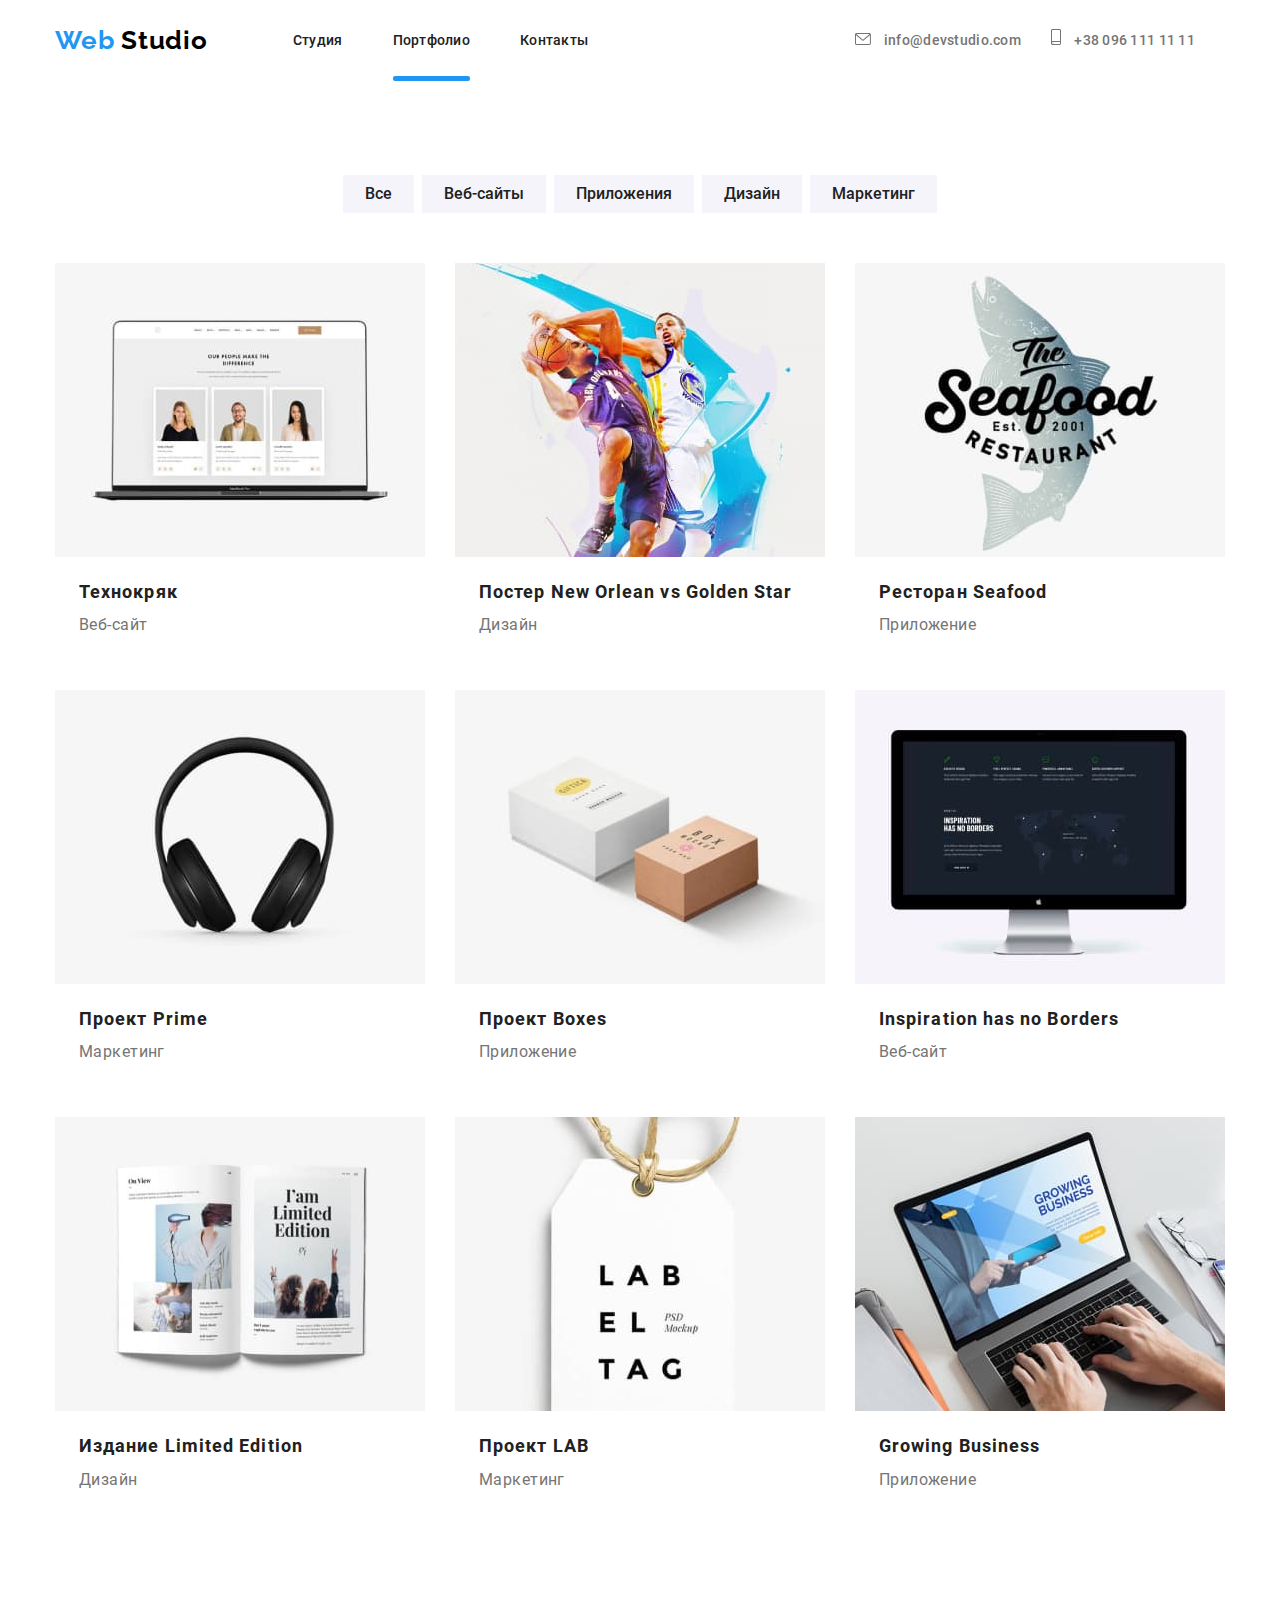
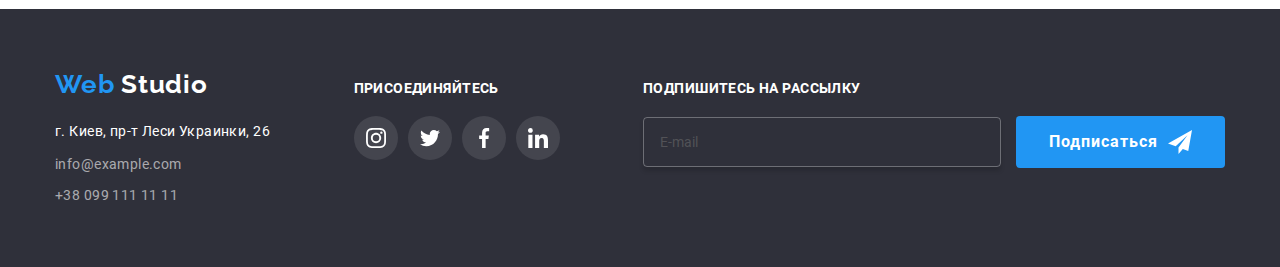
==== portfolio.html @ 1f1d4f55 "ДЗ-8" ====
<!DOCTYPE html>
<html lang="ru">
  <head>
    <meta charset="UTF-8" />
    <meta name="viewport" content="width=device-width, initial-scale=1.0" />
    <title>Portfolio</title>
    <!-- <link
      href="https://fonts.googleapis.com/css2?family=Raleway:wght@700&family=Roboto:wght@400;500;700&display=swap"
      rel="stylesheet"
    /> -->

    <link rel="stylesheet" href="./css/main.min.css" />
  </head>
  <body>
    <header class="page-header">
      <div class="container flexbox">
        <nav class="navigation">
          <a href="index.html" class="logo"
            >Web <span class="logo-span-black">Studio</span></a
          >
          <ul class="unmark menu-list">
            <li class="menu-item">
              <a href="./index.html" class="menu-link">Студия</a>
            </li>
            <li class="menu-item">
              <a href="./portfolio.html" class="menu-link menu-link-active"
                >Портфолио</a
              >
            </li>
            <li class="menu-item"><a href="" class="menu-link">Контакты</a></li>
          </ul>
        </nav>
        <ul class="unmark menu-list">
          <li>
            <a
              href="mailto:info@devstudio.com"
              class="contacts-link mail-link-header"
            >
              <svg class="icon-header" width="16" height="12">
                <use href="./images/sprite.svg#icon-envelope-hover"></use>
              </svg>

              info@devstudio.com</a
            >
          </li>
          <li>
            <a href="tel:+380961111111" class="contacts-link mail-link-header">
              <svg class="icon-header" width="10" height="16">
                <use href="./images/sprite.svg#icon-smartphone-hover"></use>
              </svg>

              +38 096 111 11 11
            </a>
          </li>
        </ul>
      </div>
    </header>
    <!-- PORTFOLIO -->
    <main>
      <section class="section">
        <h1 hidden>Проэкты</h1>
        <div class="container">
          <ul class="unmark portfolio-filter-list">
            <li class="portfolio-filter-item">
              <button type="button" class="button-portfolio">Все</button>
            </li>
            <li class="portfolio-filter-item">
              <button type="button" class="button-portfolio">Веб-сайты</button>
            </li>
            <li class="portfolio-filter-item">
              <button type="button" class="button-portfolio">Приложения</button>
            </li>
            <li class="portfolio-filter-item">
              <button type="button" class="button-portfolio">Дизайн</button>
            </li>
            <li class="portfolio-filter-item">
              <button type="button" class="button-portfolio">Маркетинг</button>
            </li>
          </ul>
          <ul class="unmark portfolio-list-work">
            <li class="portfolio-item-work">
              <a href="" class="portfolio-link">
                <div class="produkt-thumb">
                  <img
                    src="./images/potrfolio-img-01.jpg"
                    width="370"
                    height="294"
                    alt="Вэб-сайт Технокряк"
                  />
                  <div class="overlay">
                    <p class="p-portfolio-long">
                      Технокряк это современная площадка распространения
                      коронавируса. Компании используют эту платформу для
                      цифрового шпионажа и атак на защищённые сервера
                      конкурентов.
                    </p>
                  </div>
                </div>

                <div class="portfolio-descript">
                  <h2 class="h2-portfolio">Технокряк</h2>
                  <p class="p-portfolio-short">Веб-сайт</p>
                </div>
              </a>
            </li>
            <li class="portfolio-item-work">
              <a href="" class="portfolio-link">
                <div class="produkt-thumb">
                  <img
                    src="./images/potrfolio-img-02.jpg"
                    width="370"
                    height="294"
                    alt="Постер New Orlean vs Golden Star"
                  />
                  <div class="overlay">
                    <p class="p-portfolio-long">
                      Технокряк это современная площадка распространения
                      коронавируса. Компании используют эту платформу для
                      цифрового шпионажа и атак на защищённые сервера
                      конкурентов.
                    </p>
                  </div>
                </div>

                <div class="portfolio-descript">
                  <h2 class="h2-portfolio">Постер New Orlean vs Golden Star</h2>
                  <p class="p-portfolio-short">Дизайн</p>
                </div>
              </a>
            </li>
            <li class="portfolio-item-work">
              <a href="" class="portfolio-link">
                <div class="produkt-thumb">
                  <img
                    src="./images/potrfolio-img-03.jpg"
                    width="370"
                    height="294"
                    alt="Ресторан Seafood"
                  />
                  <div class="overlay">
                    <p class="p-portfolio-long">
                      Технокряк это современная площадка распространения
                      коронавируса. Компании используют эту платформу для
                      цифрового шпионажа и атак на защищённые сервера
                      конкурентов.
                    </p>
                  </div>
                </div>

                <div class="portfolio-descript">
                  <h2 class="h2-portfolio">Ресторан Seafood</h2>
                  <p class="p-portfolio-short">Приложение</p>
                </div>
              </a>
            </li>
            <li class="portfolio-item-work">
              <a href="" class="portfolio-link">
                <div class="produkt-thumb">
                  <img
                    src="./images/potrfolio-img-04.jpg"
                    width="370"
                    height="294"
                    alt="Проект Prime"
                  />
                  <div class="overlay">
                    <p class="p-portfolio-long">
                      Технокряк это современная площадка распространения
                      коронавируса. Компании используют эту платформу для
                      цифрового шпионажа и атак на защищённые сервера
                      конкурентов.
                    </p>
                  </div>
                </div>

                <div class="portfolio-descript">
                  <h2 class="h2-portfolio">Проект Prime</h2>
                  <p class="p-portfolio-short">Маркетинг</p>
                </div>
              </a>
            </li>
            <li class="portfolio-item-work">
              <a href="" class="portfolio-link">
                <div class="produkt-thumb">
                  <img
                    src="./images/potrfolio-img-05.jpg"
                    width="370"
                    height="294"
                    alt="Проект Boxes"
                  />
                  <div class="overlay">
                    <p class="p-portfolio-long">
                      Технокряк это современная площадка распространения
                      коронавируса. Компании используют эту платформу для
                      цифрового шпионажа и атак на защищённые сервера
                      конкурентов.
                    </p>
                  </div>
                </div>

                <div class="portfolio-descript">
                  <h2 class="h2-portfolio">Проект Boxes</h2>
                  <p class="p-portfolio-short">Приложение</p>
                </div>
              </a>
            </li>
            <li class="portfolio-item-work">
              <a href="" class="portfolio-link">
                <div class="produkt-thumb">
                  <img
                    src="./images/potrfolio-img-06.jpg"
                    width="370"
                    height="294"
                    alt="Inspiration has no Borders"
                  />
                  <div class="overlay">
                    <p class="p-portfolio-long">
                      Технокряк это современная площадка распространения
                      коронавируса. Компании используют эту платформу для
                      цифрового шпионажа и атак на защищённые сервера
                      конкурентов.
                    </p>
                  </div>
                </div>

                <div class="portfolio-descript">
                  <h2 class="h2-portfolio">Inspiration has no Borders</h2>
                  <p class="p-portfolio-short">Веб-сайт</p>
                </div>
              </a>
            </li>
            <li class="portfolio-item-work">
              <a href="" class="portfolio-link">
                <div class="produkt-thumb">
                  <img
                    src="./images/potrfolio-img-07.jpg"
                    width="370"
                    height="294"
                    alt="Издание Limited Edition"
                  />
                  <div class="overlay">
                    <p class="p-portfolio-long">
                      Технокряк это современная площадка распространения
                      коронавируса. Компании используют эту платформу для
                      цифрового шпионажа и атак на защищённые сервера
                      конкурентов.
                    </p>
                  </div>
                </div>

                <div class="portfolio-descript">
                  <h2 class="h2-portfolio">Издание Limited Edition</h2>
                  <p class="p-portfolio-short">Дизайн</p>
                </div>
              </a>
            </li>
            <li class="portfolio-item-work">
              <a href="" class="portfolio-link">
                <div class="produkt-thumb">
                  <img
                    src="./images/potrfolio-img-08.jpg"
                    width="370"
                    height="294"
                    alt="Проект LAB"
                  />
                  <div class="overlay">
                    <p class="p-portfolio-long">
                      Технокряк это современная площадка распространения
                      коронавируса. Компании используют эту платформу для
                      цифрового шпионажа и атак на защищённые сервера
                      конкурентов.
                    </p>
                  </div>
                </div>

                <div class="portfolio-descript">
                  <h2 class="h2-portfolio">Проект LAB</h2>
                  <p class="p-portfolio-short">Маркетинг</p>
                </div>
              </a>
            </li>
            <li class="portfolio-item-work">
              <a href="" class="portfolio-link">
                <div class="produkt-thumb">
                  <img
                    src="./images/potrfolio-img-09.jpg"
                    width="370"
                    height="294"
                    alt="Growing Business"
                  />
                  <div class="overlay">
                    <p class="p-portfolio-long">
                      Технокряк это современная площадка распространения
                      коронавируса. Компании используют эту платформу для
                      цифрового шпионажа и атак на защищённые сервера
                      конкурентов.
                    </p>
                  </div>
                </div>

                <div class="portfolio-descript">
                  <h2 class="h2-portfolio">Growing Business</h2>
                  <p class="p-portfolio-short">Приложение</p>
                </div>
              </a>
            </li>
          </ul>
        </div>
      </section>
    </main>
    <!-- FOOTER -->
    <footer class="footer-bg">
      <div class="container footer-box">
        <!-- Секція футера 1 -->
        <div class="footer-item">
          <a href="index.html" class="logo logo-footer-position"
            >Web <span class="logo-span-white">Studio</span></a
          >
          <address class="address-list">
            <ul class="unmark">
              <li class="address-item">
                <a href="#" class="address-link-footer"
                  >г. Киев, пр-т Леси Украинки, 26</a
                >
              </li>
              <li class="address-item">
                <a href="mailto:info@example.com" class="contacts-link-footer"
                  >info@example.com</a
                >
              </li>
              <li class="address-item">
                <a href="tel:+380991111111" class="contacts-link-footer">
                  +38 099 111 11 11
                </a>
              </li>
            </ul>
          </address>
        </div>
        <!-- Секція футера 2 -->
        <div class="footer-item">
          <b class="b-footer">присоединяйтесь</b>
          <ul class="unmark social-icons-list-footer">
            <li class="social-icons-item-footer">
              <a
                href="https://www.instagram.com/"
                class="social-icons-link-footer"
                target="_blank"
                rel="noopener noreferrer"
                aria-label="Intagram"
              >
                <svg class="social-icon-footer" width="20" height="20">
                  <use href="./images/sprite.svg#icon-team-instagram"></use>
                </svg>
              </a>
            </li>
            <li class="social-icons-item-footer">
              <a
                href="https://www.twitter.com/"
                class="social-icons-link-footer"
                target="_blank"
                rel="noopener noreferrer"
                aria-label="Twitter"
              >
                <svg class="social-icon-footer" width="20" height="20">
                  <use href="./images/sprite.svg#icon-team-twitter"></use>
                </svg>
              </a>
            </li>
            <li class="social-icons-item-footer">
              <a
                href="https://www.facebook.com/"
                class="social-icons-link-footer"
                target="_blank"
                rel="noopener noreferrer"
                aria-label="Facebook"
              >
                <svg class="social-icon-footer" width="20" height="20">
                  <use href="./images/sprite.svg#icon-team-facebook"></use>
                </svg>
              </a>
            </li>
            <li class="social-icons-item-footer">
              <a
                href="https://www.linkedin.com/"
                class="social-icons-link-footer"
                target="_blank"
                rel="noopener noreferrer"
                aria-label="Linkedin"
              >
                <svg class="social-icon-footer" width="20" height="20">
                  <use href="./images/sprite.svg#icon-team-linkedin"></use>
                </svg>
              </a>
            </li>
          </ul>
        </div>
        <!-- Секція футера 3 -->
        <div class="footer-subscribe">
          <b class="b-footer">подпишитесь на рассылку</b>
          <form class="footer-subscribe-form" action="#">
            <input
              class="footer-subscribe-input"
              type="email"
              name="email-subscribe"
              placeholder="E-mail"
            />
            <button class="footer-subscribe-button">Подписаться</button>
          </form>
        </div>
      </div>
    </footer>
  </body>
</html>
---- css/main.min.css ----
/*! modern-normalize v0.7.0 | MIT License | https://github.com/sindresorhus/modern-normalize */*,*::before,*::after{-webkit-box-sizing:border-box;box-sizing:border-box}:root{-moz-tab-size:4;-o-tab-size:4;tab-size:4}html{line-height:1.15;-webkit-text-size-adjust:100%}body{margin:0}body{font-family:system-ui,-apple-system,"Segoe UI",Roboto,Helvetica,Arial,sans-serif,"Apple Color Emoji","Segoe UI Emoji"}hr{height:0}abbr[title]{-webkit-text-decoration:underline dotted;text-decoration:underline dotted}b,strong{font-weight:bolder}code,kbd,samp,pre{font-family:ui-monospace, SFMono-Regular, Consolas, 'Liberation Mono', Menlo, monospace;font-size:1em}small{font-size:80%}sub,sup{font-size:75%;line-height:0;position:relative;vertical-align:baseline}sub{bottom:-0.25em}sup{top:-0.5em}button,input,optgroup,select,textarea{font-family:inherit;font-size:100%;line-height:1.15;margin:0}button,select{text-transform:none}button,[type='button'],[type='reset'],[type='submit']{-webkit-appearance:button}button::-moz-focus-inner,[type='button']::-moz-focus-inner,[type='reset']::-moz-focus-inner,[type='submit']::-moz-focus-inner{border-style:none;padding:0}button:-moz-focusring,[type='button']:-moz-focusring,[type='reset']:-moz-focusring,[type='submit']:-moz-focusring{outline:1px dotted ButtonText}legend{padding:0}progress{vertical-align:baseline}[type='number']::-webkit-inner-spin-button,[type='number']::-webkit-outer-spin-button{height:auto}[type='search']{-webkit-appearance:textfield;outline-offset:-2px}[type='search']::-webkit-search-decoration{-webkit-appearance:none}::-webkit-file-upload-button{-webkit-appearance:button;font:inherit}summary{display:list-item}@font-face{font-family:'Roboto';font-style:normal;font-weight:400;src:local("Roboto"),local("Roboto-Regular"),url("../fonts/roboto-v20-latin_cyrillic-regular.woff2") format("woff2"),url("../fonts/roboto-v20-latin_cyrillic-regular.woff") format("woff")}@font-face{font-family:'Roboto';font-style:normal;font-weight:500;src:local("Roboto Medium"),local("Roboto-Medium"),url("../fonts/roboto-v20-latin_cyrillic-500.woff2") format("woff2"),url("../fonts/roboto-v20-latin_cyrillic-500.woff") format("woff")}@font-face{font-family:'Roboto';font-style:normal;font-weight:700;src:local("Roboto Bold"),local("Roboto-Bold"),url("../fonts/roboto-v20-latin_cyrillic-700.woff2") format("woff2"),url("../fonts/roboto-v20-latin_cyrillic-700.woff") format("woff")}@font-face{font-family:'Raleway';font-style:normal;font-weight:400;src:local(""),url("../fonts/raleway-v17-latin_cyrillic-regular.woff2") format("woff2"),url("../fonts/raleway-v17-latin_cyrillic-regular.woff") format("woff")}@font-face{font-family:'Raleway';font-style:normal;font-weight:700;src:local(""),url("../fonts/raleway-v17-latin_cyrillic-700.woff2") format("woff2"),url("../fonts/raleway-v17-latin_cyrillic-700.woff") format("woff")}body{font-family:"Roboto", sans-serif;font-style:normal;font-weight:normal;font-size:14px;line-height:1.625;letter-spacing:0.03em;color:#757575;background:#fff}.container{width:1200px;padding-left:15px;padding-right:15px;margin-left:auto;margin-right:auto}img{display:block;max-width:100%}.unmark{list-style:none;padding:0;margin:0}.flexbox{display:-webkit-box;display:-ms-flexbox;display:flex;-webkit-box-pack:end;-ms-flex-pack:end;justify-content:flex-end;-webkit-box-align:center;-ms-flex-align:center;align-items:center}.section{padding-top:94px;padding-bottom:94px}.button-main{font-weight:bold;font-size:16px;line-height:1.875;display:inline-block;-webkit-box-align:center;-ms-flex-align:center;align-items:center;text-align:center;letter-spacing:0.06em;color:#fff;background:#2196f3;border:1px solid transparent;border-radius:4px;min-width:200px;padding:10px 32px;-webkit-transition:background-color 250ms cubic-bezier(0.4, 0, 0.2, 1),color 250ms cubic-bezier(0.4, 0, 0.2, 1);transition:background-color 250ms cubic-bezier(0.4, 0, 0.2, 1),color 250ms cubic-bezier(0.4, 0, 0.2, 1)}.button-main:hover,.button-main:focus{background:#fff;color:#2196f3}.button-portfolio{padding:6px 22px;font-weight:500;font-size:16px;line-height:1.625;text-align:center;color:#212121;background-color:#f5f4fa;border:none;-webkit-transition:background-color 250ms cubic-bezier(0.4, 0, 0.2, 1),color 250ms cubic-bezier(0.4, 0, 0.2, 1);transition:background-color 250ms cubic-bezier(0.4, 0, 0.2, 1),color 250ms cubic-bezier(0.4, 0, 0.2, 1)}.button-portfolio:hover,.button-portfolio:focus{color:#fff;background-color:#2196f3}.footer-subscribe-button{font-weight:bold;font-size:16px;line-height:1.875;display:-webkit-inline-box;display:-ms-inline-flexbox;display:inline-flex;-webkit-box-align:center;-ms-flex-align:center;align-items:center;text-align:center;letter-spacing:0.06em;color:#fff;background:#2196f3;border:1px solid transparent;border-radius:4px;min-width:200px;padding:10px 32px;-webkit-transition:background-color 250ms cubic-bezier(0.4, 0, 0.2, 1),color 250ms cubic-bezier(0.4, 0, 0.2, 1);transition:background-color 250ms cubic-bezier(0.4, 0, 0.2, 1),color 250ms cubic-bezier(0.4, 0, 0.2, 1)}.footer-subscribe-button::after{content:"";display:inline-block;margin-left:10px;width:24px;height:24px;background-image:url(../images/icon-send.svg)}button.close{position:absolute;top:8px;right:8px;width:30px;height:30px;background-color:#fff;border:1px solid rgba(0,0,0,0.1);border-radius:50%;display:-webkit-inline-box;display:-ms-inline-flexbox;display:inline-flex;-webkit-box-pack:center;-ms-flex-pack:center;justify-content:center;-webkit-box-align:center;-ms-flex-align:center;align-items:center;cursor:pointer}button.close:hover .close-icon,button.close:focus .close-icon{fill:#2196f3}.button-form{font-weight:bold;font-size:16px;line-height:1.875;display:inline-block;-webkit-box-align:center;-ms-flex-align:center;align-items:center;text-align:center;letter-spacing:0.06em;color:#fff;background:#2196f3;border:1px solid transparent;border-radius:4px;min-width:200px;padding:10px;-webkit-box-shadow:0px 4px 4px rgba(0,0,0,0.15);box-shadow:0px 4px 4px rgba(0,0,0,0.15)}.center-button{text-align:center}.logo{font-family:"Raleway", sans-serif;font-style:normal;font-weight:bold;font-size:26px;line-height:1.192;letter-spacing:0.03em;color:#2196f3;text-decoration:none}.logo-span-black{color:#000000;margin-right:85px}.logo-span-white{color:#fff}.logo-footer-position{display:block;margin-bottom:20px}.navigation{display:-webkit-box;display:-ms-flexbox;display:flex;-webkit-box-align:center;-ms-flex-align:center;align-items:center;margin-right:auto}.menu-list{display:-webkit-box;display:-ms-flexbox;display:flex}.menu-item:not(:last-child){margin-right:50px}.menu-link{font-weight:500;line-height:1.143;letter-spacing:0.02em;color:#212121;text-decoration:none;-webkit-transition:color 250ms cubic-bezier(0.4, 0, 0.2, 1);transition:color 250ms cubic-bezier(0.4, 0, 0.2, 1)}.menu-link:hover,.menu-link:focus{color:#2196f3}.menu-link-active{position:relative}.menu-link-active::after{content:"";display:block;width:100%;height:5px;background-color:#2196f3;border-radius:2px;position:absolute;left:0;bottom:0;top:44px}.social-icons-list{display:-webkit-box;display:-ms-flexbox;display:flex;padding-bottom:24px;-webkit-box-pack:center;-ms-flex-pack:center;justify-content:center}.social-icons-item:not(:last-child){margin-right:10px}.social-icons-link{display:-webkit-inline-box;display:-ms-inline-flexbox;display:inline-flex;-webkit-box-align:center;-ms-flex-align:center;align-items:center;-webkit-box-pack:center;-ms-flex-pack:center;justify-content:center;border-radius:50%;width:44px;height:44px;-webkit-transition:background-color 250ms cubic-bezier(0.4, 0, 0.2, 1),fill 250ms cubic-bezier(0.4, 0, 0.2, 1);transition:background-color 250ms cubic-bezier(0.4, 0, 0.2, 1),fill 250ms cubic-bezier(0.4, 0, 0.2, 1)}.social-icons-link:hover,.social-icons-link:focus{background-color:#2196f3}.social-icons-link:hover .social-icon,.social-icons-link:focus .social-icon{fill:#fff}.social-icon{fill:#afb1b8}.social-list{display:-webkit-box;display:-ms-flexbox;display:flex;padding-bottom:24px;-webkit-box-pack:center;-ms-flex-pack:center;justify-content:center}.social-item:not(:last-child){margin-right:10px}.social-icons-list-footer{display:-webkit-box;display:-ms-flexbox;display:flex;padding-bottom:24px;-webkit-box-pack:center;-ms-flex-pack:center;justify-content:center}.social-icons-item-footer:not(:last-child){margin-right:10px}.social-icons-link-footer{display:-webkit-inline-box;display:-ms-inline-flexbox;display:inline-flex;-webkit-box-align:center;-ms-flex-align:center;align-items:center;-webkit-box-pack:center;-ms-flex-pack:center;justify-content:center;border-radius:50%;width:44px;height:44px;background:rgba(255,255,255,0.1);-webkit-transition:fill 250ms cubic-bezier(0.4, 0, 0.2, 1);transition:fill 250ms cubic-bezier(0.4, 0, 0.2, 1);-webkit-transition:background-color 250ms cubic-bezier(0.4, 0, 0.2, 1);transition:background-color 250ms cubic-bezier(0.4, 0, 0.2, 1)}.social-icons-link-footer:hover,.social-icons-link-footer:focus{background-color:#2196f3}.social-icons-link-footer:hover .social-icon,.social-icons-link-footer:focus .social-icon{fill:#fff}.social-icon-footer{fill:#fff}.social-list-footer{display:-webkit-box;display:-ms-flexbox;display:flex}.social-item-footer:not(:last-child){margin-right:10px}.backdrop{position:fixed;top:0;left:0;width:100%;height:100%;background-color:rgba(0,0,0,0.2);opacity:1;-webkit-transition:opacity 250ms cubic-bezier(0.4, 0, 0.2, 1);transition:opacity 250ms cubic-bezier(0.4, 0, 0.2, 1)}.backdrop.is-hidden{opacity:0;pointer-events:none}.backdrop.is-hidden .modal{-webkit-transform:translate(-50%, -50%) scale(0.1);transform:translate(-50%, -50%) scale(0.1)}.overlay{position:absolute;top:0;left:0;-webkit-transform:translateY(100%);transform:translateY(100%);-webkit-transition:-webkit-transform 250ms cubic-bezier(0.4, 0, 0.2, 1);transition:-webkit-transform 250ms cubic-bezier(0.4, 0, 0.2, 1);transition:transform 250ms cubic-bezier(0.4, 0, 0.2, 1);transition:transform 250ms cubic-bezier(0.4, 0, 0.2, 1), -webkit-transform 250ms cubic-bezier(0.4, 0, 0.2, 1)}.close-icon{-webkit-transition:fill 250ms cubic-bezier(0.4, 0, 0.2, 1);transition:fill 250ms cubic-bezier(0.4, 0, 0.2, 1)}.modal{padding:40px;position:absolute;width:528px;height:581px;background-color:white;top:50%;left:50%;-webkit-transform:translate(-50%, -50%) scale(1);transform:translate(-50%, -50%) scale(1);-webkit-box-shadow:0px 1px 3px rgba(0,0,0,0.12),0px 1px 1px rgba(0,0,0,0.14),0px 2px 1px rgba(0,0,0,0.2);box-shadow:0px 1px 3px rgba(0,0,0,0.12),0px 1px 1px rgba(0,0,0,0.14),0px 2px 1px rgba(0,0,0,0.2);border-radius:4px;-webkit-transition:-webkit-transform 250ms cubic-bezier(0.4, 0, 0.2, 1);transition:-webkit-transform 250ms cubic-bezier(0.4, 0, 0.2, 1);transition:transform 250ms cubic-bezier(0.4, 0, 0.2, 1);transition:transform 250ms cubic-bezier(0.4, 0, 0.2, 1), -webkit-transform 250ms cubic-bezier(0.4, 0, 0.2, 1)}.form{position:relative;display:block;margin-bottom:10px;font-weight:400;font-size:12px;line-height:1.167;letter-spacing:0.01em}.modal-text{display:block;margin-bottom:30px;text-align:center;font-weight:700;font-size:20px;line-height:1.15;letter-spacing:0.03em;color:#212121}.form-box{position:relative;margin-top:4px}.form-label{margin-bottom:10px;display:block;font-weight:400;font-size:12px;line-height:1.167;letter-spacing:0.01em}.form-input,.comment{padding-left:42px;width:100%;height:40px;border:1px solid rgba(33,33,33,0.2);border-radius:4px;outline:none}.form-input:focus,.comment:focus{outline:none;border-color:#2196f3}.form-input:focus+.form-icon{fill:#2196f3}.form-icon{position:absolute;top:50%;left:12px;-webkit-transform:translateY(-50%);transform:translateY(-50%)}.comment{resize:none;width:100%;height:120px;margin-top:4px;padding:12px 16px}::-webkit-input-placeholder{color:rgba(117,117,117,0.5)}:-ms-input-placeholder{color:rgba(117,117,117,0.5)}::-ms-input-placeholder{color:rgba(117,117,117,0.5)}::placeholder{color:rgba(117,117,117,0.5)}.policy-label{display:-webkit-box;display:-ms-flexbox;display:flex;-webkit-box-pack:center;-ms-flex-pack:center;justify-content:center;-webkit-box-align:center;-ms-flex-align:center;align-items:center;margin-top:20px;margin-bottom:30px}.check-icon{display:inline-block;width:16px;height:15px;margin-right:7px;border:2px solid #151515;border-radius:2px;-webkit-transition:background-color 250ms cubic-bezier(0.4, 0, 0.2, 1);transition:background-color 250ms cubic-bezier(0.4, 0, 0.2, 1)}.checkbox-policy{-webkit-appearance:none;-moz-appearance:none;appearance:none}.checkbox-policy:checked+.check-icon{border-color:#2196f3;background-color:#2196f3;background-image:url(../images/icon-check.svg);background-size:contain;background-origin:border-box}.policy{font-weight:400;font-size:14px;line-height:1.714;letter-spacing:0.03em}.hero{display:-webkit-box;display:-ms-flexbox;display:flex;text-align:center;padding-top:200px;padding-bottom:200px;background:#2f303a;background-image:-webkit-gradient(linear, left top, left bottom, from(rgba(47,48,58,0.4)), to(rgba(47,48,58,0.4))),url(../images/img-hero-background.jpg);background-image:linear-gradient(rgba(47,48,58,0.4), rgba(47,48,58,0.4)),url(../images/img-hero-background.jpg);max-width:1600px;height:600px;background-repeat:no-repeat;background-position:top left, top right, center;margin-left:auto;margin-right:auto}.page-title{margin-top:0;margin-bottom:30;font-weight:900;font-size:44px;line-height:1.364;text-align:center;letter-spacing:0.06em;text-transform:uppercase;color:#fff}.page-header{padding:25px 0}.contacts-link{font-weight:500;font-size:14px;line-height:1.143;letter-spacing:0.02em;color:#757575;text-decoration:none;-webkit-transition:color 250ms cubic-bezier(0.4, 0, 0.2, 1);transition:color 250ms cubic-bezier(0.4, 0, 0.2, 1)}.contacts-link:hover,.contacts-link:focus{color:#2196f3}.mail-link-header{margin-right:30px}.icon-header{-webkit-box-align:end;-ms-flex-align:end;align-items:flex-end;margin-right:10px;fill:currentColor}.section-futures{padding-top:94px;padding-bottom:0}.h2-title{margin-top:0;margin-bottom:50px;font-weight:bold;font-size:36px;line-height:1.167;text-align:center;color:#212121}.h3-title-features{margin-top:30px;margin-bottom:10px;font-size:14px;font-weight:bold;line-height:1.143;text-transform:uppercase;color:#212121}.p-title-features{margin-top:0;margin-bottom:0}.futures-list{display:-webkit-box;display:-ms-flexbox;display:flex}.futures-item{width:calc((100% - 30px * 3) / 4);margin-right:30px}.futures-icon{height:120px;background-color:#f5f4fa;padding:25px 100px}.about-us-list{display:-webkit-box;display:-ms-flexbox;display:flex}.about-us-item{width:calc((100% - 30px * 2) / 3);margin-right:30px;position:relative}.h3-title-working{margin-top:0;margin-bottom:0;padding-top:27px;padding-bottom:27px;font-weight:700;line-height:1.143;text-align:center;text-transform:uppercase;color:#fff;position:absolute;bottom:0;background-color:rgba(47,48,58,0.8);width:100%}.h3-title-team{margin-top:30px;margin-bottom:10px;font-weight:500;font-size:16px;line-height:1.188;text-align:center;color:#212121}.team-box{background:#f5f4fa}.p-title-team{margin-top:0;margin-bottom:16px;font-size:16px;line-height:1.188;text-align:center}.team-list{display:-webkit-box;display:-ms-flexbox;display:flex;-ms-flex-wrap:wrap;flex-wrap:wrap}.team-item{width:calc((100% - 30px * 3) / 4);margin-right:30px;padding-bottom:24px;background-color:#fff;-webkit-box-shadow:0px 1px 3px rgba(0,0,0,0.12),0px 1px 1px rgba(0,0,0,0.14),0px 2px 1px rgba(0,0,0,0.2);box-shadow:0px 1px 3px rgba(0,0,0,0.12),0px 1px 1px rgba(0,0,0,0.14),0px 2px 1px rgba(0,0,0,0.2);border-radius:0px 0px 4px 4px}.team-item:nth-child(4n){margin-right:0}.clients-list{display:-webkit-box;display:-ms-flexbox;display:flex;-ms-flex-wrap:wrap;flex-wrap:wrap}.clients-item{width:calc((100% - 30px * 5) / 6);margin-right:30px}.clients-item:nth-child(6n){margin-right:0}.clients-link{display:-webkit-inline-box;display:-ms-inline-flexbox;display:inline-flex;-webkit-box-pack:center;-ms-flex-pack:center;justify-content:center;-webkit-box-align:center;-ms-flex-align:center;align-items:center;width:170px;height:90px;border:1px solid #afb1b8;border-radius:4px;-webkit-transition:border 250ms cubic-bezier(0.4, 0, 0.2, 1);transition:border 250ms cubic-bezier(0.4, 0, 0.2, 1)}.clients-link:hover,.clients-link:focus{border:1px solid #2196f3}.clients-link:hover .clients-icon,.clients-link:focus .clients-icon{fill:#2196f3}.clients-icon{fill:#afb1b8;-webkit-transition:fill 250ms cubic-bezier(0.4, 0, 0.2, 1);transition:fill 250ms cubic-bezier(0.4, 0, 0.2, 1)}.b-footer{display:block;margin-bottom:20px;font-weight:bold;font-size:14px;line-height:1.143;letter-spacing:0.03em;text-transform:uppercase;color:#fff}.footer-bg{background:#2f303a}.footer-box{display:-webkit-box;display:-ms-flexbox;display:flex;-webkit-box-pack:justify;-ms-flex-pack:justify;justify-content:space-between;-webkit-box-align:baseline;-ms-flex-align:baseline;align-items:baseline;padding-top:60px;padding-bottom:60px}.footer-subscribe-input{width:358px;height:50px;padding-left:16px;margin-right:12px;border:1px solid rgba(255,255,255,0.3);-webkit-box-shadow:0px 4px 4px rgba(0,0,0,0.15);box-shadow:0px 4px 4px rgba(0,0,0,0.15);border-radius:4px;background-color:inherit;-webkit-transition:border-color 250ms cubic-bezier(0.4, 0, 0.2, 1);transition:border-color 250ms cubic-bezier(0.4, 0, 0.2, 1)}.footer-subscribe-input:focus{outline:none;color:#fff;border-color:#fff}.address-list{font-style:normal}.address-item:not(:last-child){margin-bottom:9px}.contacts-link-footer{line-height:1, 714;color:rgba(255,255,255,0.6);text-decoration:none;-webkit-transition:color 250ms cubic-bezier(0.4, 0, 0.2, 1);transition:color 250ms cubic-bezier(0.4, 0, 0.2, 1)}.contacts-link-footer:hover,.contacts-link-footer:focus{color:#2196f3}.address-link-footer{line-height:1.714;color:#fff;text-decoration:none;-webkit-transition:color 250ms cubic-bezier(0.4, 0, 0.2, 1);transition:color 250ms cubic-bezier(0.4, 0, 0.2, 1)}.address-link-footer:hover,.address-link-footer:focus{color:#2196f3}.h2-portfolio{margin-top:0;margin-bottom:4px;font-weight:bold;font-size:18px;line-height:2x;letter-spacing:0.06em;color:#212121}.p-portfolio-short{margin-top:0;margin-bottom:0;font-size:16px;line-height:1.875;color:#757575}.p-portfolio-long{font-weight:400;font-size:18px;line-height:1.556;color:#fff;margin:0;letter-spacing:0.03em;padding:65px 24px;background-color:rgba(33,150,243,0.9)}.portfolio-link{text-decoration:none}.portfolio-link:hover,.portfolio-link:focus{color:#2196f3}.portfolio-link:hover .overlay,.portfolio-link:focus .overlay{-webkit-transform:translateY(0);transform:translateY(0)}.produkt-thumb{position:relative;overflow:hidden}.portfolio-list-work{display:-webkit-box;display:-ms-flexbox;display:flex;-ms-flex-wrap:wrap;flex-wrap:wrap}.portfolio-item-work{width:calc((100% - 30px * 2) / 3);margin-right:30px;margin-bottom:30px}.portfolio-item-work:nth-child(3n){margin-right:0}.portfolio-item-work:nth-last-child(-n+3){margin-bottom:0}.portfolio-item-work:hover,.portfolio-item-work:focus{-webkit-box-shadow:0px 1px 1px rgba(0,0,0,0.12),0px 4px 4px rgba(0,0,0,0.06),1px 4px 6px rgba(0,0,0,0.16);box-shadow:0px 1px 1px rgba(0,0,0,0.12),0px 4px 4px rgba(0,0,0,0.06),1px 4px 6px rgba(0,0,0,0.16)}.portfolio-descript{padding-top:20px;padding-bottom:20px;padding-left:24px;padding-right:24px}.portfolio-filter-list{display:-webkit-box;display:-ms-flexbox;display:flex;-webkit-box-pack:center;-ms-flex-pack:center;justify-content:center;margin-bottom:50px}.portfolio-filter-item:not(:last-child){margin-right:8px}
/*# sourceMappingURL=main.min.css.map */
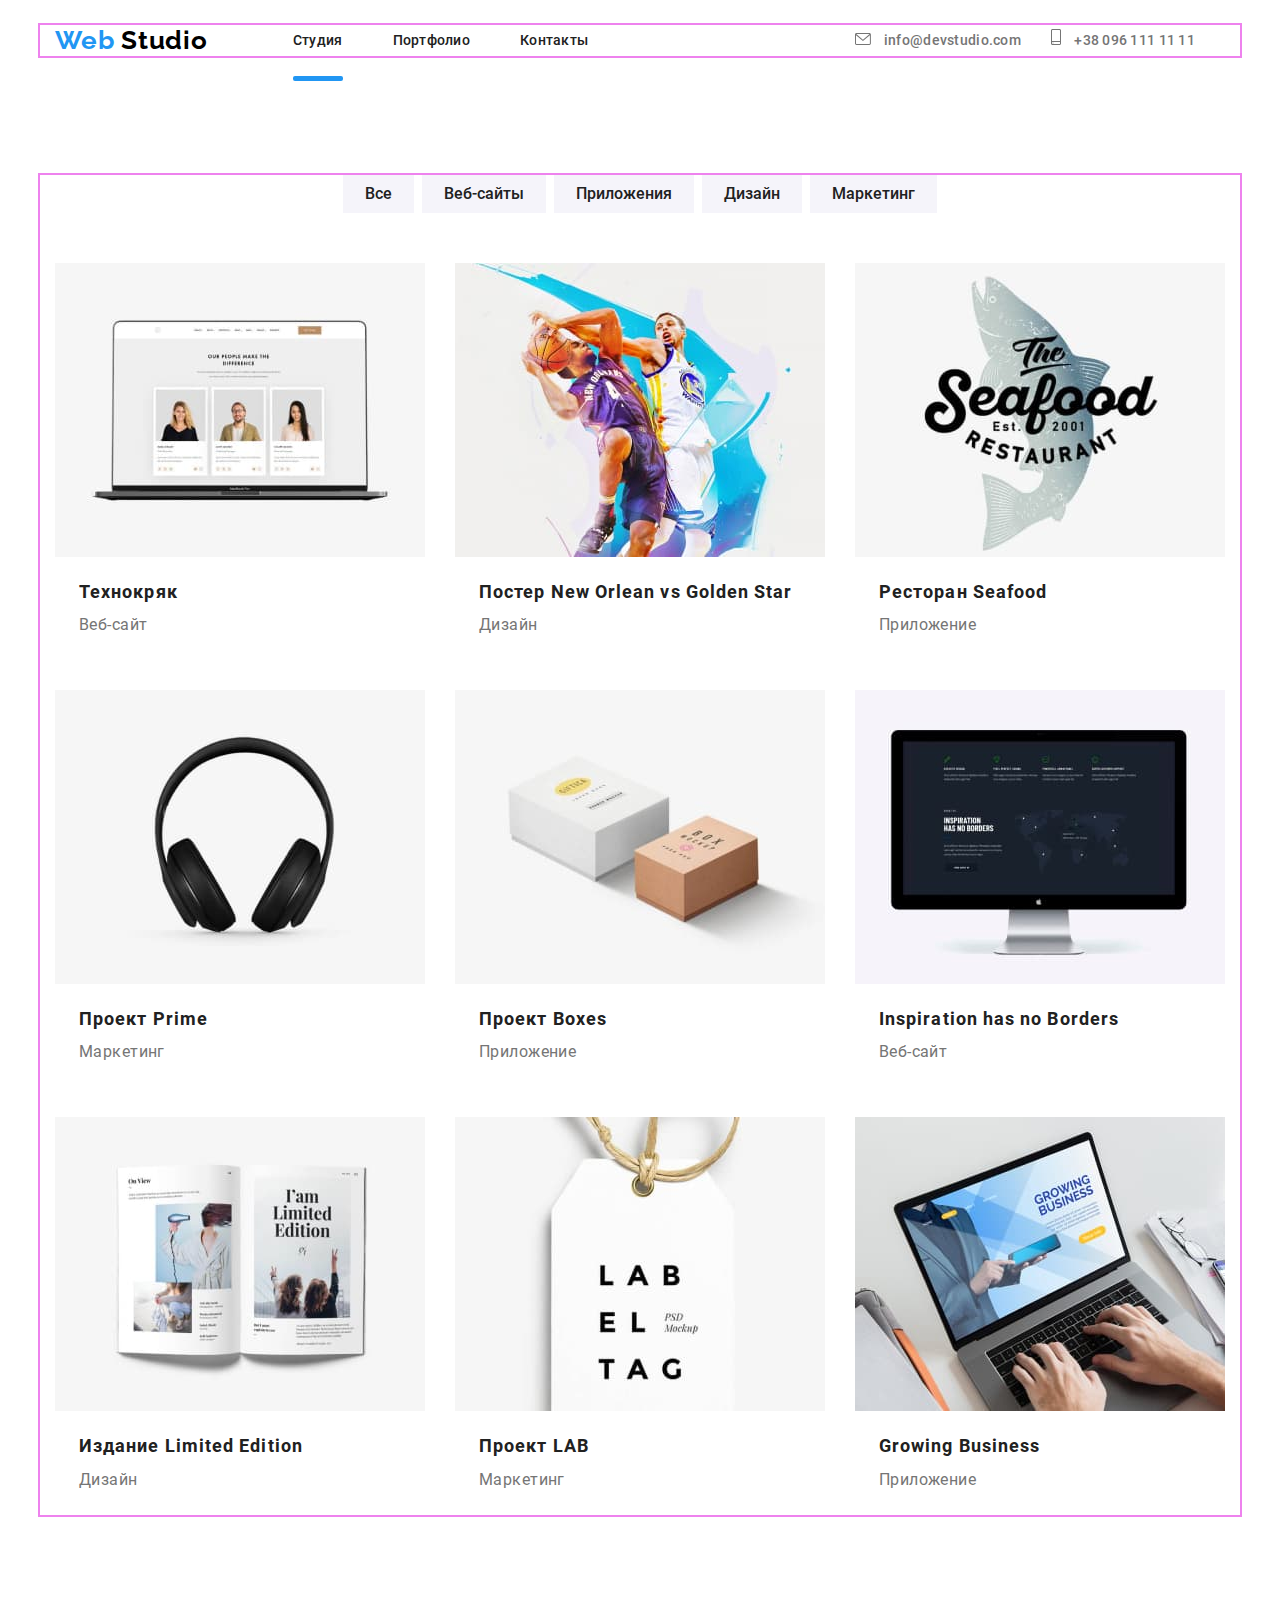
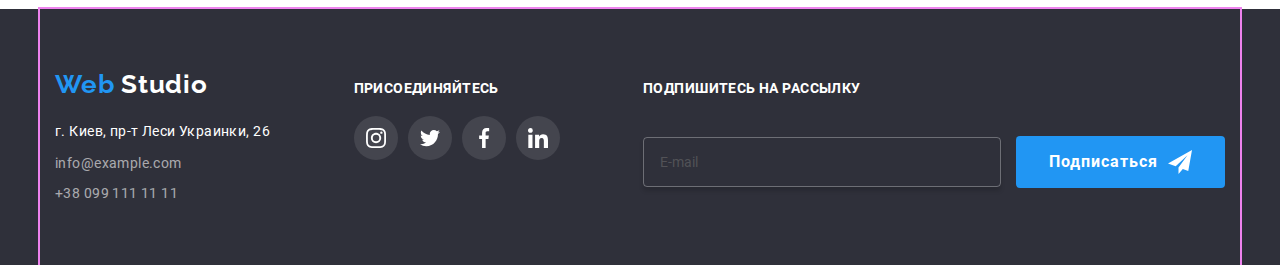
==== commit 1b41fd40: "ДЗ-8" ====
--- a/portfolio.html
+++ b/portfolio.html
@@ -13,24 +13,30 @@
   </head>
   <body>
     <header class="page-header">
-      <div class="container flexbox">
+      <div class="container logo-mobile-enable">
+        <a href="index.html" class="logo"
+            >Web <span class="logo-span-black">Studio</span></a
+          >
+      </div>
+      <div class="container flexbox header-hide">
         <nav class="navigation">
           <a href="index.html" class="logo"
             >Web <span class="logo-span-black">Studio</span></a
           >
           <ul class="unmark menu-list">
             <li class="menu-item">
-              <a href="./index.html" class="menu-link">Студия</a>
+              <a href="./index.html" class="menu-link menu-link-active"
+                >Студия</a
+              >
             </li>
             <li class="menu-item">
-              <a href="./portfolio.html" class="menu-link menu-link-active"
-                >Портфолио</a
-              >
+              <a href="./portfolio.html" class="menu-link">Портфолио</a>
             </li>
             <li class="menu-item"><a href="" class="menu-link">Контакты</a></li>
           </ul>
         </nav>
-        <ul class="unmark menu-list">
+        <div>
+        <ul class="unmark header-contacts">
           <li>
             <a
               href="mailto:info@devstudio.com"
@@ -53,6 +59,7 @@
             </a>
           </li>
         </ul>
+      </div>
       </div>
     </header>
     <!-- PORTFOLIO -->
@@ -311,7 +318,7 @@
     <footer class="footer-bg">
       <div class="container footer-box">
         <!-- Секція футера 1 -->
-        <div class="footer-item">
+        <div class="footer-item-1">
           <a href="index.html" class="logo logo-footer-position"
             >Web <span class="logo-span-white">Studio</span></a
           >
@@ -336,7 +343,7 @@
           </address>
         </div>
         <!-- Секція футера 2 -->
-        <div class="footer-item">
+        <div class="footer-item-2">
           <b class="b-footer">присоединяйтесь</b>
           <ul class="unmark social-icons-list-footer">
             <li class="social-icons-item-footer">
--- a/css/main.min.css
+++ b/css/main.min.css
@@ -1,2 +1,2 @@
-/*! modern-normalize v0.7.0 | MIT License | https://github.com/sindresorhus/modern-normalize */*,*::before,*::after{-webkit-box-sizing:border-box;box-sizing:border-box}:root{-moz-tab-size:4;-o-tab-size:4;tab-size:4}html{line-height:1.15;-webkit-text-size-adjust:100%}body{margin:0}body{font-family:system-ui,-apple-system,"Segoe UI",Roboto,Helvetica,Arial,sans-serif,"Apple Color Emoji","Segoe UI Emoji"}hr{height:0}abbr[title]{-webkit-text-decoration:underline dotted;text-decoration:underline dotted}b,strong{font-weight:bolder}code,kbd,samp,pre{font-family:ui-monospace, SFMono-Regular, Consolas, 'Liberation Mono', Menlo, monospace;font-size:1em}small{font-size:80%}sub,sup{font-size:75%;line-height:0;position:relative;vertical-align:baseline}sub{bottom:-0.25em}sup{top:-0.5em}button,input,optgroup,select,textarea{font-family:inherit;font-size:100%;line-height:1.15;margin:0}button,select{text-transform:none}button,[type='button'],[type='reset'],[type='submit']{-webkit-appearance:button}button::-moz-focus-inner,[type='button']::-moz-focus-inner,[type='reset']::-moz-focus-inner,[type='submit']::-moz-focus-inner{border-style:none;padding:0}button:-moz-focusring,[type='button']:-moz-focusring,[type='reset']:-moz-focusring,[type='submit']:-moz-focusring{outline:1px dotted ButtonText}legend{padding:0}progress{vertical-align:baseline}[type='number']::-webkit-inner-spin-button,[type='number']::-webkit-outer-spin-button{height:auto}[type='search']{-webkit-appearance:textfield;outline-offset:-2px}[type='search']::-webkit-search-decoration{-webkit-appearance:none}::-webkit-file-upload-button{-webkit-appearance:button;font:inherit}summary{display:list-item}@font-face{font-family:'Roboto';font-style:normal;font-weight:400;src:local("Roboto"),local("Roboto-Regular"),url("../fonts/roboto-v20-latin_cyrillic-regular.woff2") format("woff2"),url("../fonts/roboto-v20-latin_cyrillic-regular.woff") format("woff")}@font-face{font-family:'Roboto';font-style:normal;font-weight:500;src:local("Roboto Medium"),local("Roboto-Medium"),url("../fonts/roboto-v20-latin_cyrillic-500.woff2") format("woff2"),url("../fonts/roboto-v20-latin_cyrillic-500.woff") format("woff")}@font-face{font-family:'Roboto';font-style:normal;font-weight:700;src:local("Roboto Bold"),local("Roboto-Bold"),url("../fonts/roboto-v20-latin_cyrillic-700.woff2") format("woff2"),url("../fonts/roboto-v20-latin_cyrillic-700.woff") format("woff")}@font-face{font-family:'Raleway';font-style:normal;font-weight:400;src:local(""),url("../fonts/raleway-v17-latin_cyrillic-regular.woff2") format("woff2"),url("../fonts/raleway-v17-latin_cyrillic-regular.woff") format("woff")}@font-face{font-family:'Raleway';font-style:normal;font-weight:700;src:local(""),url("../fonts/raleway-v17-latin_cyrillic-700.woff2") format("woff2"),url("../fonts/raleway-v17-latin_cyrillic-700.woff") format("woff")}body{font-family:"Roboto", sans-serif;font-style:normal;font-weight:normal;font-size:14px;line-height:1.625;letter-spacing:0.03em;color:#757575;background:#fff}.container{width:1200px;padding-left:15px;padding-right:15px;margin-left:auto;margin-right:auto}img{display:block;max-width:100%}.unmark{list-style:none;padding:0;margin:0}.flexbox{display:-webkit-box;display:-ms-flexbox;display:flex;-webkit-box-pack:end;-ms-flex-pack:end;justify-content:flex-end;-webkit-box-align:center;-ms-flex-align:center;align-items:center}.section{padding-top:94px;padding-bottom:94px}.button-main{font-weight:bold;font-size:16px;line-height:1.875;display:inline-block;-webkit-box-align:center;-ms-flex-align:center;align-items:center;text-align:center;letter-spacing:0.06em;color:#fff;background:#2196f3;border:1px solid transparent;border-radius:4px;min-width:200px;padding:10px 32px;-webkit-transition:background-color 250ms cubic-bezier(0.4, 0, 0.2, 1),color 250ms cubic-bezier(0.4, 0, 0.2, 1);transition:background-color 250ms cubic-bezier(0.4, 0, 0.2, 1),color 250ms cubic-bezier(0.4, 0, 0.2, 1)}.button-main:hover,.button-main:focus{background:#fff;color:#2196f3}.button-portfolio{padding:6px 22px;font-weight:500;font-size:16px;line-height:1.625;text-align:center;color:#212121;background-color:#f5f4fa;border:none;-webkit-transition:background-color 250ms cubic-bezier(0.4, 0, 0.2, 1),color 250ms cubic-bezier(0.4, 0, 0.2, 1);transition:background-color 250ms cubic-bezier(0.4, 0, 0.2, 1),color 250ms cubic-bezier(0.4, 0, 0.2, 1)}.button-portfolio:hover,.button-portfolio:focus{color:#fff;background-color:#2196f3}.footer-subscribe-button{font-weight:bold;font-size:16px;line-height:1.875;display:-webkit-inline-box;display:-ms-inline-flexbox;display:inline-flex;-webkit-box-align:center;-ms-flex-align:center;align-items:center;text-align:center;letter-spacing:0.06em;color:#fff;background:#2196f3;border:1px solid transparent;border-radius:4px;min-width:200px;padding:10px 32px;-webkit-transition:background-color 250ms cubic-bezier(0.4, 0, 0.2, 1),color 250ms cubic-bezier(0.4, 0, 0.2, 1);transition:background-color 250ms cubic-bezier(0.4, 0, 0.2, 1),color 250ms cubic-bezier(0.4, 0, 0.2, 1)}.footer-subscribe-button::after{content:"";display:inline-block;margin-left:10px;width:24px;height:24px;background-image:url(../images/icon-send.svg)}button.close{position:absolute;top:8px;right:8px;width:30px;height:30px;background-color:#fff;border:1px solid rgba(0,0,0,0.1);border-radius:50%;display:-webkit-inline-box;display:-ms-inline-flexbox;display:inline-flex;-webkit-box-pack:center;-ms-flex-pack:center;justify-content:center;-webkit-box-align:center;-ms-flex-align:center;align-items:center;cursor:pointer}button.close:hover .close-icon,button.close:focus .close-icon{fill:#2196f3}.button-form{font-weight:bold;font-size:16px;line-height:1.875;display:inline-block;-webkit-box-align:center;-ms-flex-align:center;align-items:center;text-align:center;letter-spacing:0.06em;color:#fff;background:#2196f3;border:1px solid transparent;border-radius:4px;min-width:200px;padding:10px;-webkit-box-shadow:0px 4px 4px rgba(0,0,0,0.15);box-shadow:0px 4px 4px rgba(0,0,0,0.15)}.center-button{text-align:center}.logo{font-family:"Raleway", sans-serif;font-style:normal;font-weight:bold;font-size:26px;line-height:1.192;letter-spacing:0.03em;color:#2196f3;text-decoration:none}.logo-span-black{color:#000000;margin-right:85px}.logo-span-white{color:#fff}.logo-footer-position{display:block;margin-bottom:20px}.navigation{display:-webkit-box;display:-ms-flexbox;display:flex;-webkit-box-align:center;-ms-flex-align:center;align-items:center;margin-right:auto}.menu-list{display:-webkit-box;display:-ms-flexbox;display:flex}.menu-item:not(:last-child){margin-right:50px}.menu-link{font-weight:500;line-height:1.143;letter-spacing:0.02em;color:#212121;text-decoration:none;-webkit-transition:color 250ms cubic-bezier(0.4, 0, 0.2, 1);transition:color 250ms cubic-bezier(0.4, 0, 0.2, 1)}.menu-link:hover,.menu-link:focus{color:#2196f3}.menu-link-active{position:relative}.menu-link-active::after{content:"";display:block;width:100%;height:5px;background-color:#2196f3;border-radius:2px;position:absolute;left:0;bottom:0;top:44px}.social-icons-list{display:-webkit-box;display:-ms-flexbox;display:flex;padding-bottom:24px;-webkit-box-pack:center;-ms-flex-pack:center;justify-content:center}.social-icons-item:not(:last-child){margin-right:10px}.social-icons-link{display:-webkit-inline-box;display:-ms-inline-flexbox;display:inline-flex;-webkit-box-align:center;-ms-flex-align:center;align-items:center;-webkit-box-pack:center;-ms-flex-pack:center;justify-content:center;border-radius:50%;width:44px;height:44px;-webkit-transition:background-color 250ms cubic-bezier(0.4, 0, 0.2, 1),fill 250ms cubic-bezier(0.4, 0, 0.2, 1);transition:background-color 250ms cubic-bezier(0.4, 0, 0.2, 1),fill 250ms cubic-bezier(0.4, 0, 0.2, 1)}.social-icons-link:hover,.social-icons-link:focus{background-color:#2196f3}.social-icons-link:hover .social-icon,.social-icons-link:focus .social-icon{fill:#fff}.social-icon{fill:#afb1b8}.social-list{display:-webkit-box;display:-ms-flexbox;display:flex;padding-bottom:24px;-webkit-box-pack:center;-ms-flex-pack:center;justify-content:center}.social-item:not(:last-child){margin-right:10px}.social-icons-list-footer{display:-webkit-box;display:-ms-flexbox;display:flex;padding-bottom:24px;-webkit-box-pack:center;-ms-flex-pack:center;justify-content:center}.social-icons-item-footer:not(:last-child){margin-right:10px}.social-icons-link-footer{display:-webkit-inline-box;display:-ms-inline-flexbox;display:inline-flex;-webkit-box-align:center;-ms-flex-align:center;align-items:center;-webkit-box-pack:center;-ms-flex-pack:center;justify-content:center;border-radius:50%;width:44px;height:44px;background:rgba(255,255,255,0.1);-webkit-transition:fill 250ms cubic-bezier(0.4, 0, 0.2, 1);transition:fill 250ms cubic-bezier(0.4, 0, 0.2, 1);-webkit-transition:background-color 250ms cubic-bezier(0.4, 0, 0.2, 1);transition:background-color 250ms cubic-bezier(0.4, 0, 0.2, 1)}.social-icons-link-footer:hover,.social-icons-link-footer:focus{background-color:#2196f3}.social-icons-link-footer:hover .social-icon,.social-icons-link-footer:focus .social-icon{fill:#fff}.social-icon-footer{fill:#fff}.social-list-footer{display:-webkit-box;display:-ms-flexbox;display:flex}.social-item-footer:not(:last-child){margin-right:10px}.backdrop{position:fixed;top:0;left:0;width:100%;height:100%;background-color:rgba(0,0,0,0.2);opacity:1;-webkit-transition:opacity 250ms cubic-bezier(0.4, 0, 0.2, 1);transition:opacity 250ms cubic-bezier(0.4, 0, 0.2, 1)}.backdrop.is-hidden{opacity:0;pointer-events:none}.backdrop.is-hidden .modal{-webkit-transform:translate(-50%, -50%) scale(0.1);transform:translate(-50%, -50%) scale(0.1)}.overlay{position:absolute;top:0;left:0;-webkit-transform:translateY(100%);transform:translateY(100%);-webkit-transition:-webkit-transform 250ms cubic-bezier(0.4, 0, 0.2, 1);transition:-webkit-transform 250ms cubic-bezier(0.4, 0, 0.2, 1);transition:transform 250ms cubic-bezier(0.4, 0, 0.2, 1);transition:transform 250ms cubic-bezier(0.4, 0, 0.2, 1), -webkit-transform 250ms cubic-bezier(0.4, 0, 0.2, 1)}.close-icon{-webkit-transition:fill 250ms cubic-bezier(0.4, 0, 0.2, 1);transition:fill 250ms cubic-bezier(0.4, 0, 0.2, 1)}.modal{padding:40px;position:absolute;width:528px;height:581px;background-color:white;top:50%;left:50%;-webkit-transform:translate(-50%, -50%) scale(1);transform:translate(-50%, -50%) scale(1);-webkit-box-shadow:0px 1px 3px rgba(0,0,0,0.12),0px 1px 1px rgba(0,0,0,0.14),0px 2px 1px rgba(0,0,0,0.2);box-shadow:0px 1px 3px rgba(0,0,0,0.12),0px 1px 1px rgba(0,0,0,0.14),0px 2px 1px rgba(0,0,0,0.2);border-radius:4px;-webkit-transition:-webkit-transform 250ms cubic-bezier(0.4, 0, 0.2, 1);transition:-webkit-transform 250ms cubic-bezier(0.4, 0, 0.2, 1);transition:transform 250ms cubic-bezier(0.4, 0, 0.2, 1);transition:transform 250ms cubic-bezier(0.4, 0, 0.2, 1), -webkit-transform 250ms cubic-bezier(0.4, 0, 0.2, 1)}.form{position:relative;display:block;margin-bottom:10px;font-weight:400;font-size:12px;line-height:1.167;letter-spacing:0.01em}.modal-text{display:block;margin-bottom:30px;text-align:center;font-weight:700;font-size:20px;line-height:1.15;letter-spacing:0.03em;color:#212121}.form-box{position:relative;margin-top:4px}.form-label{margin-bottom:10px;display:block;font-weight:400;font-size:12px;line-height:1.167;letter-spacing:0.01em}.form-input,.comment{padding-left:42px;width:100%;height:40px;border:1px solid rgba(33,33,33,0.2);border-radius:4px;outline:none}.form-input:focus,.comment:focus{outline:none;border-color:#2196f3}.form-input:focus+.form-icon{fill:#2196f3}.form-icon{position:absolute;top:50%;left:12px;-webkit-transform:translateY(-50%);transform:translateY(-50%)}.comment{resize:none;width:100%;height:120px;margin-top:4px;padding:12px 16px}::-webkit-input-placeholder{color:rgba(117,117,117,0.5)}:-ms-input-placeholder{color:rgba(117,117,117,0.5)}::-ms-input-placeholder{color:rgba(117,117,117,0.5)}::placeholder{color:rgba(117,117,117,0.5)}.policy-label{display:-webkit-box;display:-ms-flexbox;display:flex;-webkit-box-pack:center;-ms-flex-pack:center;justify-content:center;-webkit-box-align:center;-ms-flex-align:center;align-items:center;margin-top:20px;margin-bottom:30px}.check-icon{display:inline-block;width:16px;height:15px;margin-right:7px;border:2px solid #151515;border-radius:2px;-webkit-transition:background-color 250ms cubic-bezier(0.4, 0, 0.2, 1);transition:background-color 250ms cubic-bezier(0.4, 0, 0.2, 1)}.checkbox-policy{-webkit-appearance:none;-moz-appearance:none;appearance:none}.checkbox-policy:checked+.check-icon{border-color:#2196f3;background-color:#2196f3;background-image:url(../images/icon-check.svg);background-size:contain;background-origin:border-box}.policy{font-weight:400;font-size:14px;line-height:1.714;letter-spacing:0.03em}.hero{display:-webkit-box;display:-ms-flexbox;display:flex;text-align:center;padding-top:200px;padding-bottom:200px;background:#2f303a;background-image:-webkit-gradient(linear, left top, left bottom, from(rgba(47,48,58,0.4)), to(rgba(47,48,58,0.4))),url(../images/img-hero-background.jpg);background-image:linear-gradient(rgba(47,48,58,0.4), rgba(47,48,58,0.4)),url(../images/img-hero-background.jpg);max-width:1600px;height:600px;background-repeat:no-repeat;background-position:top left, top right, center;margin-left:auto;margin-right:auto}.page-title{margin-top:0;margin-bottom:30;font-weight:900;font-size:44px;line-height:1.364;text-align:center;letter-spacing:0.06em;text-transform:uppercase;color:#fff}.page-header{padding:25px 0}.contacts-link{font-weight:500;font-size:14px;line-height:1.143;letter-spacing:0.02em;color:#757575;text-decoration:none;-webkit-transition:color 250ms cubic-bezier(0.4, 0, 0.2, 1);transition:color 250ms cubic-bezier(0.4, 0, 0.2, 1)}.contacts-link:hover,.contacts-link:focus{color:#2196f3}.mail-link-header{margin-right:30px}.icon-header{-webkit-box-align:end;-ms-flex-align:end;align-items:flex-end;margin-right:10px;fill:currentColor}.section-futures{padding-top:94px;padding-bottom:0}.h2-title{margin-top:0;margin-bottom:50px;font-weight:bold;font-size:36px;line-height:1.167;text-align:center;color:#212121}.h3-title-features{margin-top:30px;margin-bottom:10px;font-size:14px;font-weight:bold;line-height:1.143;text-transform:uppercase;color:#212121}.p-title-features{margin-top:0;margin-bottom:0}.futures-list{display:-webkit-box;display:-ms-flexbox;display:flex}.futures-item{width:calc((100% - 30px * 3) / 4);margin-right:30px}.futures-icon{height:120px;background-color:#f5f4fa;padding:25px 100px}.about-us-list{display:-webkit-box;display:-ms-flexbox;display:flex}.about-us-item{width:calc((100% - 30px * 2) / 3);margin-right:30px;position:relative}.h3-title-working{margin-top:0;margin-bottom:0;padding-top:27px;padding-bottom:27px;font-weight:700;line-height:1.143;text-align:center;text-transform:uppercase;color:#fff;position:absolute;bottom:0;background-color:rgba(47,48,58,0.8);width:100%}.h3-title-team{margin-top:30px;margin-bottom:10px;font-weight:500;font-size:16px;line-height:1.188;text-align:center;color:#212121}.team-box{background:#f5f4fa}.p-title-team{margin-top:0;margin-bottom:16px;font-size:16px;line-height:1.188;text-align:center}.team-list{display:-webkit-box;display:-ms-flexbox;display:flex;-ms-flex-wrap:wrap;flex-wrap:wrap}.team-item{width:calc((100% - 30px * 3) / 4);margin-right:30px;padding-bottom:24px;background-color:#fff;-webkit-box-shadow:0px 1px 3px rgba(0,0,0,0.12),0px 1px 1px rgba(0,0,0,0.14),0px 2px 1px rgba(0,0,0,0.2);box-shadow:0px 1px 3px rgba(0,0,0,0.12),0px 1px 1px rgba(0,0,0,0.14),0px 2px 1px rgba(0,0,0,0.2);border-radius:0px 0px 4px 4px}.team-item:nth-child(4n){margin-right:0}.clients-list{display:-webkit-box;display:-ms-flexbox;display:flex;-ms-flex-wrap:wrap;flex-wrap:wrap}.clients-item{width:calc((100% - 30px * 5) / 6);margin-right:30px}.clients-item:nth-child(6n){margin-right:0}.clients-link{display:-webkit-inline-box;display:-ms-inline-flexbox;display:inline-flex;-webkit-box-pack:center;-ms-flex-pack:center;justify-content:center;-webkit-box-align:center;-ms-flex-align:center;align-items:center;width:170px;height:90px;border:1px solid #afb1b8;border-radius:4px;-webkit-transition:border 250ms cubic-bezier(0.4, 0, 0.2, 1);transition:border 250ms cubic-bezier(0.4, 0, 0.2, 1)}.clients-link:hover,.clients-link:focus{border:1px solid #2196f3}.clients-link:hover .clients-icon,.clients-link:focus .clients-icon{fill:#2196f3}.clients-icon{fill:#afb1b8;-webkit-transition:fill 250ms cubic-bezier(0.4, 0, 0.2, 1);transition:fill 250ms cubic-bezier(0.4, 0, 0.2, 1)}.b-footer{display:block;margin-bottom:20px;font-weight:bold;font-size:14px;line-height:1.143;letter-spacing:0.03em;text-transform:uppercase;color:#fff}.footer-bg{background:#2f303a}.footer-box{display:-webkit-box;display:-ms-flexbox;display:flex;-webkit-box-pack:justify;-ms-flex-pack:justify;justify-content:space-between;-webkit-box-align:baseline;-ms-flex-align:baseline;align-items:baseline;padding-top:60px;padding-bottom:60px}.footer-subscribe-input{width:358px;height:50px;padding-left:16px;margin-right:12px;border:1px solid rgba(255,255,255,0.3);-webkit-box-shadow:0px 4px 4px rgba(0,0,0,0.15);box-shadow:0px 4px 4px rgba(0,0,0,0.15);border-radius:4px;background-color:inherit;-webkit-transition:border-color 250ms cubic-bezier(0.4, 0, 0.2, 1);transition:border-color 250ms cubic-bezier(0.4, 0, 0.2, 1)}.footer-subscribe-input:focus{outline:none;color:#fff;border-color:#fff}.address-list{font-style:normal}.address-item:not(:last-child){margin-bottom:9px}.contacts-link-footer{line-height:1, 714;color:rgba(255,255,255,0.6);text-decoration:none;-webkit-transition:color 250ms cubic-bezier(0.4, 0, 0.2, 1);transition:color 250ms cubic-bezier(0.4, 0, 0.2, 1)}.contacts-link-footer:hover,.contacts-link-footer:focus{color:#2196f3}.address-link-footer{line-height:1.714;color:#fff;text-decoration:none;-webkit-transition:color 250ms cubic-bezier(0.4, 0, 0.2, 1);transition:color 250ms cubic-bezier(0.4, 0, 0.2, 1)}.address-link-footer:hover,.address-link-footer:focus{color:#2196f3}.h2-portfolio{margin-top:0;margin-bottom:4px;font-weight:bold;font-size:18px;line-height:2x;letter-spacing:0.06em;color:#212121}.p-portfolio-short{margin-top:0;margin-bottom:0;font-size:16px;line-height:1.875;color:#757575}.p-portfolio-long{font-weight:400;font-size:18px;line-height:1.556;color:#fff;margin:0;letter-spacing:0.03em;padding:65px 24px;background-color:rgba(33,150,243,0.9)}.portfolio-link{text-decoration:none}.portfolio-link:hover,.portfolio-link:focus{color:#2196f3}.portfolio-link:hover .overlay,.portfolio-link:focus .overlay{-webkit-transform:translateY(0);transform:translateY(0)}.produkt-thumb{position:relative;overflow:hidden}.portfolio-list-work{display:-webkit-box;display:-ms-flexbox;display:flex;-ms-flex-wrap:wrap;flex-wrap:wrap}.portfolio-item-work{width:calc((100% - 30px * 2) / 3);margin-right:30px;margin-bottom:30px}.portfolio-item-work:nth-child(3n){margin-right:0}.portfolio-item-work:nth-last-child(-n+3){margin-bottom:0}.portfolio-item-work:hover,.portfolio-item-work:focus{-webkit-box-shadow:0px 1px 1px rgba(0,0,0,0.12),0px 4px 4px rgba(0,0,0,0.06),1px 4px 6px rgba(0,0,0,0.16);box-shadow:0px 1px 1px rgba(0,0,0,0.12),0px 4px 4px rgba(0,0,0,0.06),1px 4px 6px rgba(0,0,0,0.16)}.portfolio-descript{padding-top:20px;padding-bottom:20px;padding-left:24px;padding-right:24px}.portfolio-filter-list{display:-webkit-box;display:-ms-flexbox;display:flex;-webkit-box-pack:center;-ms-flex-pack:center;justify-content:center;margin-bottom:50px}.portfolio-filter-item:not(:last-child){margin-right:8px}
+/*! modern-normalize v0.7.0 | MIT License | https://github.com/sindresorhus/modern-normalize */*,*::before,*::after{-webkit-box-sizing:border-box;box-sizing:border-box}:root{-moz-tab-size:4;-o-tab-size:4;tab-size:4}html{line-height:1.15;-webkit-text-size-adjust:100%}body{margin:0}body{font-family:system-ui,-apple-system,"Segoe UI",Roboto,Helvetica,Arial,sans-serif,"Apple Color Emoji","Segoe UI Emoji"}hr{height:0}abbr[title]{-webkit-text-decoration:underline dotted;text-decoration:underline dotted}b,strong{font-weight:bolder}code,kbd,samp,pre{font-family:ui-monospace, SFMono-Regular, Consolas, 'Liberation Mono', Menlo, monospace;font-size:1em}small{font-size:80%}sub,sup{font-size:75%;line-height:0;position:relative;vertical-align:baseline}sub{bottom:-0.25em}sup{top:-0.5em}button,input,optgroup,select,textarea{font-family:inherit;font-size:100%;line-height:1.15;margin:0}button,select{text-transform:none}button,[type='button'],[type='reset'],[type='submit']{-webkit-appearance:button}button::-moz-focus-inner,[type='button']::-moz-focus-inner,[type='reset']::-moz-focus-inner,[type='submit']::-moz-focus-inner{border-style:none;padding:0}button:-moz-focusring,[type='button']:-moz-focusring,[type='reset']:-moz-focusring,[type='submit']:-moz-focusring{outline:1px dotted ButtonText}legend{padding:0}progress{vertical-align:baseline}[type='number']::-webkit-inner-spin-button,[type='number']::-webkit-outer-spin-button{height:auto}[type='search']{-webkit-appearance:textfield;outline-offset:-2px}[type='search']::-webkit-search-decoration{-webkit-appearance:none}::-webkit-file-upload-button{-webkit-appearance:button;font:inherit}summary{display:list-item}@font-face{font-family:'Roboto';font-style:normal;font-weight:400;src:local("Roboto"),local("Roboto-Regular"),url("../fonts/roboto-v20-latin_cyrillic-regular.woff2") format("woff2"),url("../fonts/roboto-v20-latin_cyrillic-regular.woff") format("woff")}@font-face{font-family:'Roboto';font-style:normal;font-weight:500;src:local("Roboto Medium"),local("Roboto-Medium"),url("../fonts/roboto-v20-latin_cyrillic-500.woff2") format("woff2"),url("../fonts/roboto-v20-latin_cyrillic-500.woff") format("woff")}@font-face{font-family:'Roboto';font-style:normal;font-weight:700;src:local("Roboto Bold"),local("Roboto-Bold"),url("../fonts/roboto-v20-latin_cyrillic-700.woff2") format("woff2"),url("../fonts/roboto-v20-latin_cyrillic-700.woff") format("woff")}@font-face{font-family:'Raleway';font-style:normal;font-weight:400;src:local(""),url("../fonts/raleway-v17-latin_cyrillic-regular.woff2") format("woff2"),url("../fonts/raleway-v17-latin_cyrillic-regular.woff") format("woff")}@font-face{font-family:'Raleway';font-style:normal;font-weight:700;src:local(""),url("../fonts/raleway-v17-latin_cyrillic-700.woff2") format("woff2"),url("../fonts/raleway-v17-latin_cyrillic-700.woff") format("woff")}body{font-family:"Roboto", sans-serif;font-style:normal;font-weight:normal;font-size:14px;line-height:1.625;letter-spacing:0.03em;color:#757575;background:#fff}.container{width:100%;padding-left:15px;padding-right:15px;margin-left:auto;margin-right:auto;outline:2px solid red}@media (min-width: 480px){.container{width:480px;outline:2px solid yellow}}@media (min-width: 768px){.container{width:768px;outline:2px solid green}}@media (min-width: 1200px){.container{width:1200px;outline:2px solid violet}}img{display:block;max-width:100%;height:auto;margin-left:auto;margin-right:auto}.unmark{list-style:none;padding:0;margin:0}@media (min-width: 768px){.flexbox{display:-webkit-box;display:-ms-flexbox;display:flex;-webkit-box-pack:end;-ms-flex-pack:end;justify-content:flex-end;-webkit-box-align:center;-ms-flex-align:center;align-items:center}}.section{padding-top:60px;padding-bottom:60px}@media (min-width: 1200px){.section{padding-top:94px;padding-bottom:94px}}.button-main{font-weight:bold;font-size:16px;line-height:1.875;display:inline-block;-webkit-box-align:center;-ms-flex-align:center;align-items:center;text-align:center;letter-spacing:0.06em;color:#fff;background:#2196f3;border:1px solid transparent;border-radius:4px;min-width:200px;padding:10px 32px;-webkit-transition:background-color 250ms cubic-bezier(0.4, 0, 0.2, 1),color 250ms cubic-bezier(0.4, 0, 0.2, 1);transition:background-color 250ms cubic-bezier(0.4, 0, 0.2, 1),color 250ms cubic-bezier(0.4, 0, 0.2, 1)}.button-main:hover,.button-main:focus{background:#fff;color:#2196f3}.button-portfolio{padding:6px 22px;font-weight:500;font-size:16px;line-height:1.625;text-align:center;color:#212121;background-color:#f5f4fa;border:none;-webkit-transition:background-color 250ms cubic-bezier(0.4, 0, 0.2, 1),color 250ms cubic-bezier(0.4, 0, 0.2, 1);transition:background-color 250ms cubic-bezier(0.4, 0, 0.2, 1),color 250ms cubic-bezier(0.4, 0, 0.2, 1)}.button-portfolio:hover,.button-portfolio:focus{color:#fff;background-color:#2196f3}.footer-subscribe-button{margin-top:20px;font-weight:bold;font-size:16px;line-height:1.875;display:-webkit-inline-box;display:-ms-inline-flexbox;display:inline-flex;-webkit-box-align:center;-ms-flex-align:center;align-items:center;text-align:center;letter-spacing:0.06em;color:#fff;background:#2196f3;border:1px solid transparent;border-radius:4px;min-width:200px;padding:10px 32px;-webkit-transition:background-color 250ms cubic-bezier(0.4, 0, 0.2, 1),color 250ms cubic-bezier(0.4, 0, 0.2, 1);transition:background-color 250ms cubic-bezier(0.4, 0, 0.2, 1),color 250ms cubic-bezier(0.4, 0, 0.2, 1)}.footer-subscribe-button::after{content:"";display:inline-block;margin-left:10px;width:24px;height:24px;background-image:url(../images/icon-send.svg)}button.close{position:absolute;top:8px;right:8px;width:30px;height:30px;background-color:#fff;border:1px solid rgba(0,0,0,0.1);border-radius:50%;display:-webkit-inline-box;display:-ms-inline-flexbox;display:inline-flex;-webkit-box-pack:center;-ms-flex-pack:center;justify-content:center;-webkit-box-align:center;-ms-flex-align:center;align-items:center;cursor:pointer}button.close:hover .close-icon,button.close:focus .close-icon{fill:#2196f3}.button-form{font-weight:bold;font-size:16px;line-height:1.875;display:inline-block;-webkit-box-align:center;-ms-flex-align:center;align-items:center;text-align:center;letter-spacing:0.06em;color:#fff;background:#2196f3;border:1px solid transparent;border-radius:4px;min-width:200px;padding:10px;-webkit-box-shadow:0px 4px 4px rgba(0,0,0,0.15);box-shadow:0px 4px 4px rgba(0,0,0,0.15)}.center-button{text-align:center}.logo{font-family:"Raleway", sans-serif;font-style:normal;font-weight:bold;font-size:24px;line-height:1.166;letter-spacing:0.03em;color:#2196f3;text-decoration:none}@media (min-width: 1200px){.logo{font-size:26px;line-height:1.192}}.logo-span-black{color:#000000;margin-right:85px}.logo-span-white{color:#fff}.logo-footer-position{display:block;margin-bottom:20px}.logo-mobile-enable{display:block}@media (min-width: 768px){.logo-mobile-enable{display:none}}.navigation{display:-webkit-box;display:-ms-flexbox;display:flex;-webkit-box-align:center;-ms-flex-align:center;align-items:center;margin-right:auto}.menu-list{display:-webkit-box;display:-ms-flexbox;display:flex}.menu-item:not(:last-child){margin-right:50px}.menu-link{font-weight:500;line-height:1.143;letter-spacing:0.02em;color:#212121;text-decoration:none;-webkit-transition:color 250ms cubic-bezier(0.4, 0, 0.2, 1);transition:color 250ms cubic-bezier(0.4, 0, 0.2, 1)}.menu-link:hover,.menu-link:focus{color:#2196f3}.menu-link-active{position:relative}.menu-link-active::after{content:"";display:block;width:100%;height:5px;background-color:#2196f3;border-radius:2px;position:absolute;left:0;bottom:0;top:44px}.social-icons-list{display:-webkit-box;display:-ms-flexbox;display:flex;padding-bottom:24px;-webkit-box-pack:center;-ms-flex-pack:center;justify-content:center}.social-icons-item:not(:last-child){margin-right:10px}.social-icons-link{display:-webkit-inline-box;display:-ms-inline-flexbox;display:inline-flex;-webkit-box-align:center;-ms-flex-align:center;align-items:center;-webkit-box-pack:center;-ms-flex-pack:center;justify-content:center;border-radius:50%;width:44px;height:44px;-webkit-transition:background-color 250ms cubic-bezier(0.4, 0, 0.2, 1),fill 250ms cubic-bezier(0.4, 0, 0.2, 1);transition:background-color 250ms cubic-bezier(0.4, 0, 0.2, 1),fill 250ms cubic-bezier(0.4, 0, 0.2, 1)}.social-icons-link:hover,.social-icons-link:focus{background-color:#2196f3}.social-icons-link:hover .social-icon,.social-icons-link:focus .social-icon{fill:#fff}.social-icon{fill:#afb1b8}.social-list{display:-webkit-box;display:-ms-flexbox;display:flex;padding-bottom:24px;-webkit-box-pack:center;-ms-flex-pack:center;justify-content:center}.social-item:not(:last-child){margin-right:10px}.social-icons-list-footer{display:-webkit-box;display:-ms-flexbox;display:flex;-webkit-box-pack:center;-ms-flex-pack:center;justify-content:center}.social-icons-item-footer:not(:last-child){margin-right:10px}.social-icons-link-footer{display:-webkit-inline-box;display:-ms-inline-flexbox;display:inline-flex;-webkit-box-align:center;-ms-flex-align:center;align-items:center;-webkit-box-pack:center;-ms-flex-pack:center;justify-content:center;border-radius:50%;width:44px;height:44px;background:rgba(255,255,255,0.1);-webkit-transition:fill 250ms cubic-bezier(0.4, 0, 0.2, 1);transition:fill 250ms cubic-bezier(0.4, 0, 0.2, 1);-webkit-transition:background-color 250ms cubic-bezier(0.4, 0, 0.2, 1);transition:background-color 250ms cubic-bezier(0.4, 0, 0.2, 1)}.social-icons-link-footer:hover,.social-icons-link-footer:focus{background-color:#2196f3}.social-icons-link-footer:hover .social-icon,.social-icons-link-footer:focus .social-icon{fill:#fff}.social-icon-footer{fill:#fff}.social-list-footer{display:-webkit-box;display:-ms-flexbox;display:flex}.social-item-footer:not(:last-child){margin-right:10px}.backdrop{position:fixed;top:0;left:0;width:100%;height:100%;background-color:rgba(0,0,0,0.2);opacity:1;-webkit-transition:opacity 250ms cubic-bezier(0.4, 0, 0.2, 1);transition:opacity 250ms cubic-bezier(0.4, 0, 0.2, 1)}.backdrop.is-hidden{opacity:0;pointer-events:none}.backdrop.is-hidden .modal{-webkit-transform:translate(-50%, -50%) scale(0.1);transform:translate(-50%, -50%) scale(0.1)}.overlay{position:absolute;top:0;left:0;-webkit-transform:translateY(100%);transform:translateY(100%);-webkit-transition:-webkit-transform 250ms cubic-bezier(0.4, 0, 0.2, 1);transition:-webkit-transform 250ms cubic-bezier(0.4, 0, 0.2, 1);transition:transform 250ms cubic-bezier(0.4, 0, 0.2, 1);transition:transform 250ms cubic-bezier(0.4, 0, 0.2, 1), -webkit-transform 250ms cubic-bezier(0.4, 0, 0.2, 1)}.close-icon{-webkit-transition:fill 250ms cubic-bezier(0.4, 0, 0.2, 1);transition:fill 250ms cubic-bezier(0.4, 0, 0.2, 1)}.modal{padding:40px;position:absolute;width:528px;height:581px;background-color:white;top:50%;left:50%;-webkit-transform:translate(-50%, -50%) scale(1);transform:translate(-50%, -50%) scale(1);-webkit-box-shadow:0px 1px 3px rgba(0,0,0,0.12),0px 1px 1px rgba(0,0,0,0.14),0px 2px 1px rgba(0,0,0,0.2);box-shadow:0px 1px 3px rgba(0,0,0,0.12),0px 1px 1px rgba(0,0,0,0.14),0px 2px 1px rgba(0,0,0,0.2);border-radius:4px;-webkit-transition:-webkit-transform 250ms cubic-bezier(0.4, 0, 0.2, 1);transition:-webkit-transform 250ms cubic-bezier(0.4, 0, 0.2, 1);transition:transform 250ms cubic-bezier(0.4, 0, 0.2, 1);transition:transform 250ms cubic-bezier(0.4, 0, 0.2, 1), -webkit-transform 250ms cubic-bezier(0.4, 0, 0.2, 1)}.form{position:relative;display:block;margin-bottom:10px;font-weight:400;font-size:12px;line-height:1.167;letter-spacing:0.01em}.modal-text{display:block;margin-bottom:30px;text-align:center;font-weight:700;font-size:20px;line-height:1.15;letter-spacing:0.03em;color:#212121}.form-box{position:relative;margin-top:4px}.form-label{margin-bottom:10px;display:block;font-weight:400;font-size:12px;line-height:1.167;letter-spacing:0.01em}.form-input,.comment{padding-left:42px;width:100%;height:40px;border:1px solid rgba(33,33,33,0.2);border-radius:4px;outline:none}.form-input:focus,.comment:focus{outline:none;border-color:#2196f3}.form-input:focus+.form-icon{fill:#2196f3}.form-icon{position:absolute;top:50%;left:12px;-webkit-transform:translateY(-50%);transform:translateY(-50%)}.comment{resize:none;width:100%;height:120px;margin-top:4px;padding:12px 16px}::-webkit-input-placeholder{color:rgba(117,117,117,0.5)}:-ms-input-placeholder{color:rgba(117,117,117,0.5)}::-ms-input-placeholder{color:rgba(117,117,117,0.5)}::placeholder{color:rgba(117,117,117,0.5)}.policy-label{display:-webkit-box;display:-ms-flexbox;display:flex;-webkit-box-pack:center;-ms-flex-pack:center;justify-content:center;-webkit-box-align:center;-ms-flex-align:center;align-items:center;margin-top:20px;margin-bottom:30px}.check-icon{display:inline-block;width:16px;height:15px;margin-right:7px;border:2px solid #151515;border-radius:2px;-webkit-transition:background-color 250ms cubic-bezier(0.4, 0, 0.2, 1);transition:background-color 250ms cubic-bezier(0.4, 0, 0.2, 1)}.checkbox-policy{-webkit-appearance:none;-moz-appearance:none;appearance:none}.checkbox-policy:checked+.check-icon{border-color:#2196f3;background-color:#2196f3;background-image:url(../images/icon-check.svg);background-size:contain;background-origin:border-box}.policy{font-weight:400;font-size:14px;line-height:1.714;letter-spacing:0.03em}.hero{display:-webkit-box;display:-ms-flexbox;display:flex;text-align:center;padding-top:200px;padding-bottom:200px;background:#2f303a;background-image:-webkit-gradient(linear, left top, left bottom, from(rgba(47,48,58,0.4)), to(rgba(47,48,58,0.4))),url(../images/img-hero-background.jpg);background-image:linear-gradient(rgba(47,48,58,0.4), rgba(47,48,58,0.4)),url(../images/img-hero-background.jpg);max-width:1600px;height:600px;background-repeat:no-repeat;background-position:top left, top right, center;margin-left:auto;margin-right:auto}.page-title{font-family:"Roboto", sans-serif;font-style:normal;font-weight:900;font-size:26px;line-height:1.615;text-align:center;letter-spacing:0.06em;text-transform:uppercase;color:#fff;margin-top:0;margin-bottom:30}@media (min-width: 1200px){.page-title{font-size:44px;line-height:1.364}}.header-hide{display:none}@media (min-width: 768px){.header-hide{display:-webkit-box;display:-ms-flexbox;display:flex}}.page-header{padding:25px 0}.contacts-link{font-weight:500;font-size:14px;line-height:1.143;letter-spacing:0.02em;color:#757575;text-decoration:none;-webkit-transition:color 250ms cubic-bezier(0.4, 0, 0.2, 1);transition:color 250ms cubic-bezier(0.4, 0, 0.2, 1)}.contacts-link:hover,.contacts-link:focus{color:#2196f3}.mail-link-header{margin-right:30px}@media screen and (min-width: 768px) and (max-width: 1199px){.mail-link-header{margin-right:0px}}.icon-header{-webkit-box-align:end;-ms-flex-align:end;align-items:flex-end;margin-right:10px;fill:currentColor}.header-contacts{display:-webkit-box;display:-ms-flexbox;display:flex}@media screen and (min-width: 768px) and (max-width: 1199px){.header-contacts{display:block}}.section-futures{padding-top:94px;padding-bottom:0}.h2-title{margin-top:0;margin-bottom:30px;font-weight:bold;font-size:36px;line-height:1.167;text-align:center;color:#212121}@media (min-width: 1200px){.h2-title{margin-bottom:50px}}.h3-title-features{margin-top:30px;margin-bottom:10px;font-size:14px;font-weight:bold;line-height:1.143;text-transform:uppercase;color:#212121}.p-title-features{margin-top:0;margin-bottom:0}@media (min-width: 768px){.futures-list{display:-webkit-box;display:-ms-flexbox;display:flex;-ms-flex-wrap:wrap;flex-wrap:wrap}}@media (min-width: 1200px){.futures-list{display:-webkit-box;display:-ms-flexbox;display:flex;-ms-flex-wrap:nowrap;flex-wrap:nowrap}}@media screen and (max-width: 767px){.futures-item:not(:last-child){margin-bottom:30px}}@media screen and (min-width: 768px) and (max-width: 1199px){.futures-item{width:calc((100% - 30px) / 2);margin-right:30px;margin-bottom:30px}.futures-item:nth-child(2n){margin-right:0px}.futures-item:nth-last-child(-n+2){margin-bottom:0px}}@media (min-width: 1200px){.futures-item{width:calc((100% - 30px * 3) / 4);margin-right:30px;margin-bottom:0}}.futures-icon{height:120px;background-color:#f5f4fa;text-align:center;padding:25px}@media (min-width: 768px){.futures-icon{padding:25px 100px}}@media (min-width: 1200px){.futures-icon{padding:25px 100px}}.about-us{display:none}@media (min-width: 1200px){.about-us{display:block}}.about-us-list{display:-webkit-box;display:-ms-flexbox;display:flex}.about-us-item{width:calc((100% - 30px * 2) / 3);margin-right:30px;position:relative}.h3-title-working{margin-top:0;margin-bottom:0;padding-top:27px;padding-bottom:27px;font-weight:700;line-height:1.143;text-align:center;text-transform:uppercase;color:#fff;position:absolute;bottom:0;background-color:rgba(47,48,58,0.8);width:100%}.h3-title-team{margin-top:30px;margin-bottom:10px;font-weight:500;font-size:16px;line-height:1.188;text-align:center;color:#212121}.team-box{background:#f5f4fa}@media (min-width: 1200px){.team-box{margin-top:60px}}.p-title-team{margin-top:0;margin-bottom:16px;font-size:16px;line-height:1.188;text-align:center}@media (min-width: 768px){.team-list{display:-webkit-box;display:-ms-flexbox;display:flex;-ms-flex-wrap:wrap;flex-wrap:wrap}}.team-item{margin-bottom:30px;width:100%;margin-right:30px;padding-bottom:24px;background-color:#fff;-webkit-box-shadow:0px 1px 3px rgba(0,0,0,0.12),0px 1px 1px rgba(0,0,0,0.14),0px 2px 1px rgba(0,0,0,0.2);box-shadow:0px 1px 3px rgba(0,0,0,0.12),0px 1px 1px rgba(0,0,0,0.14),0px 2px 1px rgba(0,0,0,0.2);border-radius:0px 0px 4px 4px}@media screen and (min-width: 768px) and (max-width: 1199px){.team-item{width:calc((100% - 30px) / 2)}.team-item:nth-child(2n){margin-right:0}.team-item:nth-last-child(-n+2){margin-bottom:60px}}@media (min-width: 1200px){.team-item{width:calc((100% - 30px * 3) / 4)}.team-item:nth-child(4n){margin-right:0}}.clients-list{display:-webkit-box;display:-ms-flexbox;display:flex;-ms-flex-wrap:wrap;flex-wrap:wrap}.clients-item{text-align:center}@media screen and (max-width: 767px){.clients-item{width:calc((100% - 30px) / 2);margin-right:30px;margin-bottom:30px}.clients-item:nth-child(2n){margin-right:0}.clients-item:nth-last-child(-n+2){margin-bottom:0px}}@media screen and (min-width: 768px) and (max-width: 1199px){.clients-item{width:calc((100% - 30px * 2) / 3);margin-right:30px;margin-bottom:30px}.clients-item:nth-child(3n){margin-right:0}.clients-item:nth-last-child(-n+3){margin-bottom:0px}}@media (min-width: 1200px){.clients-item{width:calc((100% - 30px * 5) / 6);margin-right:30px}.clients-item:nth-child(6n){margin-right:0}}.clients-link{display:-webkit-inline-box;display:-ms-inline-flexbox;display:inline-flex;-webkit-box-pack:center;-ms-flex-pack:center;justify-content:center;-webkit-box-align:center;-ms-flex-align:center;align-items:center;width:100%;height:90px;border:1px solid #afb1b8;border-radius:4px;-webkit-transition:border 250ms cubic-bezier(0.4, 0, 0.2, 1);transition:border 250ms cubic-bezier(0.4, 0, 0.2, 1)}.clients-link:hover,.clients-link:focus{border:1px solid #2196f3}.clients-link:hover .clients-icon,.clients-link:focus .clients-icon{fill:#2196f3}.clients-icon{fill:#afb1b8;-webkit-transition:fill 250ms cubic-bezier(0.4, 0, 0.2, 1);transition:fill 250ms cubic-bezier(0.4, 0, 0.2, 1)}.b-footer{display:block;margin-bottom:20px;font-weight:bold;font-size:14px;line-height:1.143;letter-spacing:0.03em;text-transform:uppercase;color:#fff}.footer-bg{background:#2f303a}.footer-box{display:block;-ms-flex-wrap:wrap;flex-wrap:wrap;text-align:center;-ms-flex-pack:distribute;justify-content:space-around;padding-top:60px;padding-bottom:60px}@media (min-width: 768px){.footer-box{display:-webkit-box;display:-ms-flexbox;display:flex;-ms-flex-pack:distribute;justify-content:space-around;-webkit-box-align:baseline;-ms-flex-align:baseline;align-items:baseline;padding-top:60px;padding-bottom:60px}}@media (min-width: 1200px){.footer-box{display:-webkit-box;display:-ms-flexbox;display:flex;text-align:start;-webkit-box-pack:justify;-ms-flex-pack:justify;justify-content:space-between;-webkit-box-align:baseline;-ms-flex-align:baseline;align-items:baseline;padding-top:60px;padding-bottom:60px}}@media screen and (max-width: 767px){.footer-item-2{margin-top:60px}}.footer-subscribe{display:block;margin-top:60px}@media screen and (min-width: 768px) and (max-width: 1199px){.footer-subscribe{-ms-flex-preferred-size:450px;flex-basis:450px}}@media screen and (min-width: 1200px){.footer-subscribe{margin-top:0px}}.footer-subscribe-form{display:block}.footer-subscribe-input{width:100%;height:50px;padding-left:16px;margin-right:12px;border:1px solid rgba(255,255,255,0.3);-webkit-box-shadow:0px 4px 4px rgba(0,0,0,0.15);box-shadow:0px 4px 4px rgba(0,0,0,0.15);border-radius:4px;background-color:inherit;-webkit-transition:border-color 250ms cubic-bezier(0.4, 0, 0.2, 1);transition:border-color 250ms cubic-bezier(0.4, 0, 0.2, 1)}@media (min-width: 768px){.footer-subscribe-input{width:100%}}@media (min-width: 1200px){.footer-subscribe-input{width:358px}}.footer-subscribe-input:focus{outline:none;color:#fff;border-color:#fff}.address-list{font-style:normal}.address-item:not(:last-child){margin-bottom:8px}.contacts-link-footer{line-height:1, 714;color:rgba(255,255,255,0.6);text-decoration:none;-webkit-transition:color 250ms cubic-bezier(0.4, 0, 0.2, 1);transition:color 250ms cubic-bezier(0.4, 0, 0.2, 1)}.contacts-link-footer:hover,.contacts-link-footer:focus{color:#2196f3}.address-link-footer{line-height:1.714;color:#fff;text-decoration:none;-webkit-transition:color 250ms cubic-bezier(0.4, 0, 0.2, 1);transition:color 250ms cubic-bezier(0.4, 0, 0.2, 1)}.address-link-footer:hover,.address-link-footer:focus{color:#2196f3}.h2-portfolio{margin-top:0;margin-bottom:4px;font-weight:bold;font-size:18px;line-height:2x;letter-spacing:0.06em;color:#212121}.p-portfolio-short{margin-top:0;margin-bottom:0;font-size:16px;line-height:1.875;color:#757575}.p-portfolio-long{font-weight:400;font-size:18px;line-height:1.556;color:#fff;margin:0;letter-spacing:0.03em;padding:65px 24px;background-color:rgba(33,150,243,0.9)}.portfolio-link{text-decoration:none}.portfolio-link:hover,.portfolio-link:focus{color:#2196f3}.portfolio-link:hover .overlay,.portfolio-link:focus .overlay{-webkit-transform:translateY(0);transform:translateY(0)}.produkt-thumb{position:relative;overflow:hidden}.portfolio-list-work{display:-webkit-box;display:-ms-flexbox;display:flex;-ms-flex-wrap:wrap;flex-wrap:wrap}.portfolio-item-work{width:calc((100% - 30px * 2) / 3);margin-right:30px;margin-bottom:30px}.portfolio-item-work:nth-child(3n){margin-right:0}.portfolio-item-work:nth-last-child(-n+3){margin-bottom:0}.portfolio-item-work:hover,.portfolio-item-work:focus{-webkit-box-shadow:0px 1px 1px rgba(0,0,0,0.12),0px 4px 4px rgba(0,0,0,0.06),1px 4px 6px rgba(0,0,0,0.16);box-shadow:0px 1px 1px rgba(0,0,0,0.12),0px 4px 4px rgba(0,0,0,0.06),1px 4px 6px rgba(0,0,0,0.16)}.portfolio-descript{padding-top:20px;padding-bottom:20px;padding-left:24px;padding-right:24px}.portfolio-filter-list{display:-webkit-box;display:-ms-flexbox;display:flex;-webkit-box-pack:center;-ms-flex-pack:center;justify-content:center;margin-bottom:50px}.portfolio-filter-item:not(:last-child){margin-right:8px}
 /*# sourceMappingURL=main.min.css.map */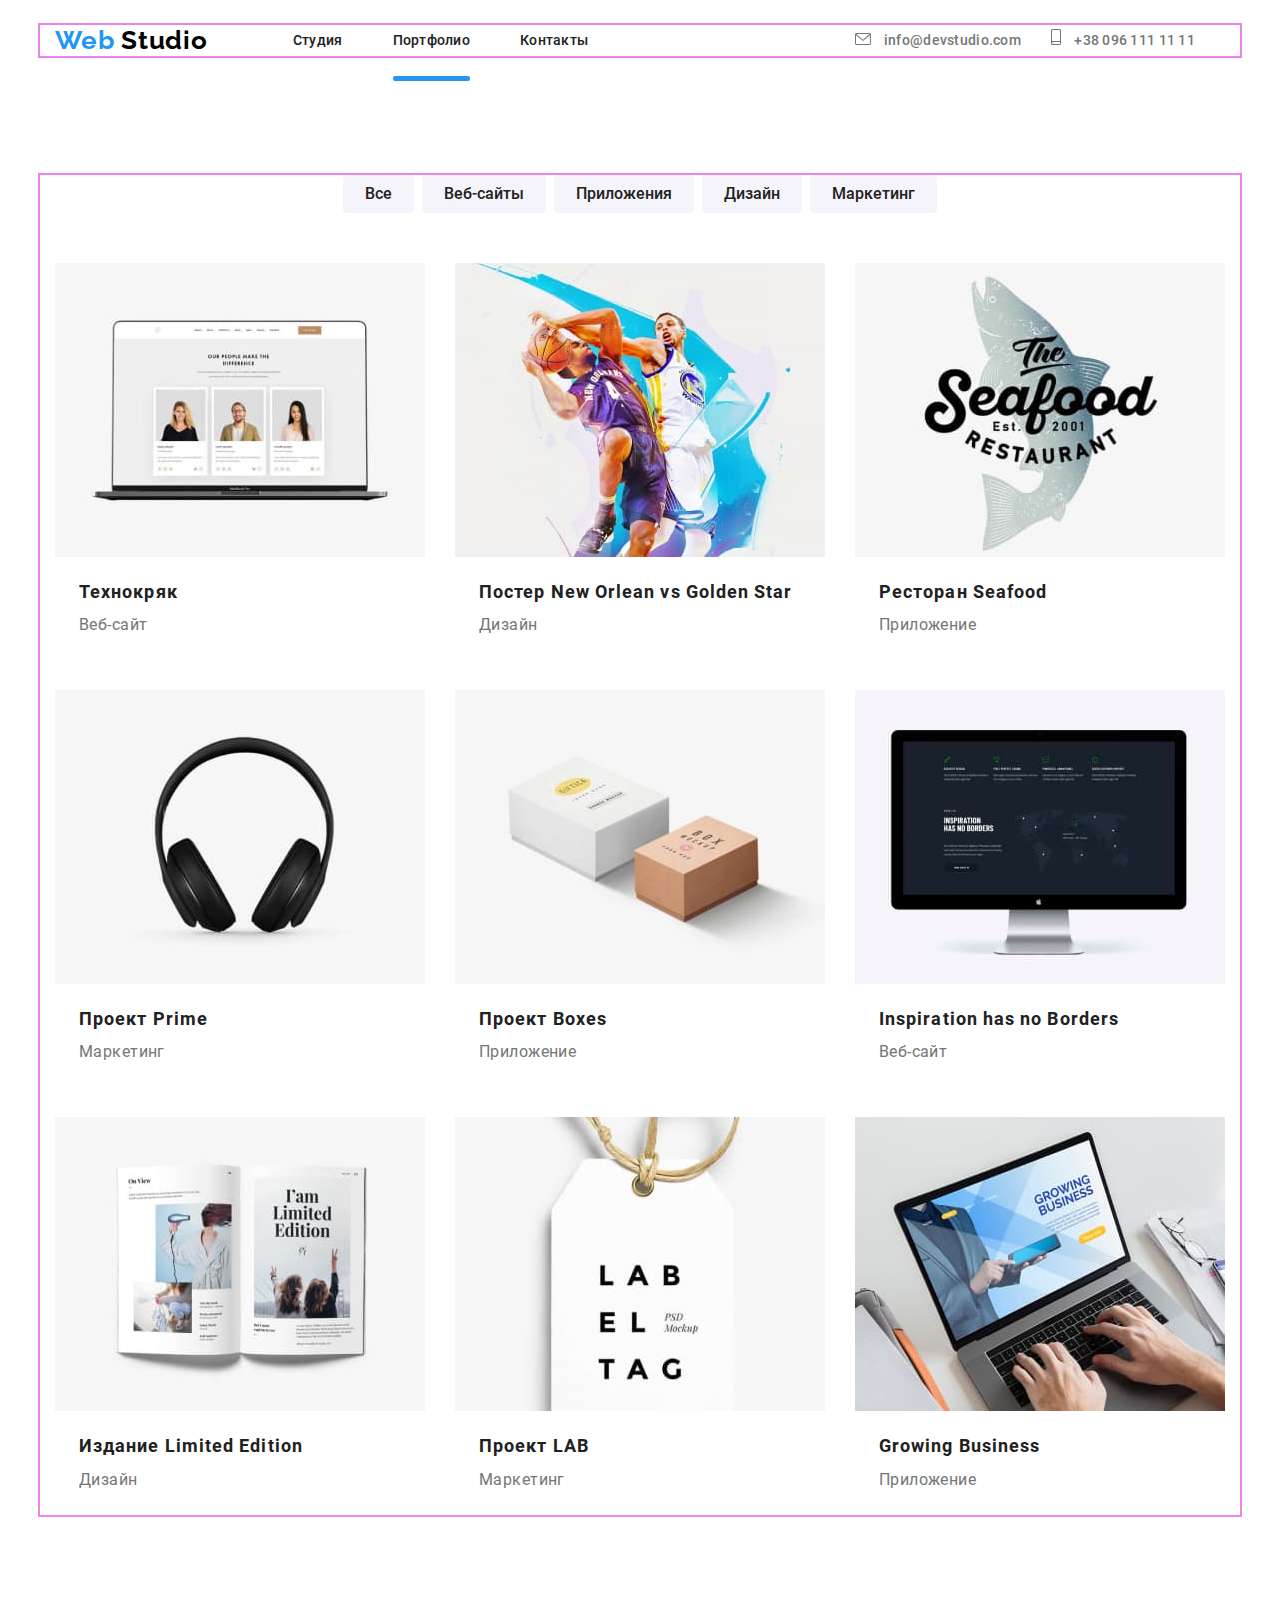
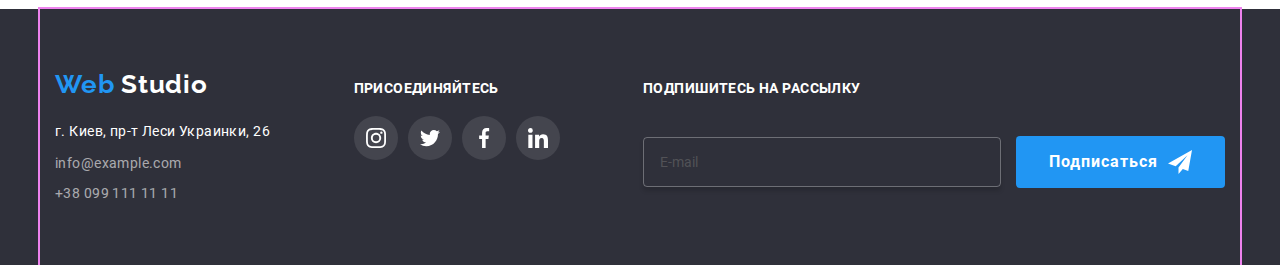
==== commit ba526e8e: "ДЗ-8" ====
--- a/portfolio.html
+++ b/portfolio.html
@@ -25,12 +25,12 @@
           >
           <ul class="unmark menu-list">
             <li class="menu-item">
-              <a href="./index.html" class="menu-link menu-link-active"
+              <a href="./index.html" class="menu-link"
                 >Студия</a
               >
             </li>
             <li class="menu-item">
-              <a href="./portfolio.html" class="menu-link">Портфолио</a>
+              <a href="./portfolio.html" class="menu-link menu-link-active">Портфолио</a>
             </li>
             <li class="menu-item"><a href="" class="menu-link">Контакты</a></li>
           </ul>
--- a/css/main.min.css
+++ b/css/main.min.css
@@ -1,2 +1,2 @@
-/*! modern-normalize v0.7.0 | MIT License | https://github.com/sindresorhus/modern-normalize */*,*::before,*::after{-webkit-box-sizing:border-box;box-sizing:border-box}:root{-moz-tab-size:4;-o-tab-size:4;tab-size:4}html{line-height:1.15;-webkit-text-size-adjust:100%}body{margin:0}body{font-family:system-ui,-apple-system,"Segoe UI",Roboto,Helvetica,Arial,sans-serif,"Apple Color Emoji","Segoe UI Emoji"}hr{height:0}abbr[title]{-webkit-text-decoration:underline dotted;text-decoration:underline dotted}b,strong{font-weight:bolder}code,kbd,samp,pre{font-family:ui-monospace, SFMono-Regular, Consolas, 'Liberation Mono', Menlo, monospace;font-size:1em}small{font-size:80%}sub,sup{font-size:75%;line-height:0;position:relative;vertical-align:baseline}sub{bottom:-0.25em}sup{top:-0.5em}button,input,optgroup,select,textarea{font-family:inherit;font-size:100%;line-height:1.15;margin:0}button,select{text-transform:none}button,[type='button'],[type='reset'],[type='submit']{-webkit-appearance:button}button::-moz-focus-inner,[type='button']::-moz-focus-inner,[type='reset']::-moz-focus-inner,[type='submit']::-moz-focus-inner{border-style:none;padding:0}button:-moz-focusring,[type='button']:-moz-focusring,[type='reset']:-moz-focusring,[type='submit']:-moz-focusring{outline:1px dotted ButtonText}legend{padding:0}progress{vertical-align:baseline}[type='number']::-webkit-inner-spin-button,[type='number']::-webkit-outer-spin-button{height:auto}[type='search']{-webkit-appearance:textfield;outline-offset:-2px}[type='search']::-webkit-search-decoration{-webkit-appearance:none}::-webkit-file-upload-button{-webkit-appearance:button;font:inherit}summary{display:list-item}@font-face{font-family:'Roboto';font-style:normal;font-weight:400;src:local("Roboto"),local("Roboto-Regular"),url("../fonts/roboto-v20-latin_cyrillic-regular.woff2") format("woff2"),url("../fonts/roboto-v20-latin_cyrillic-regular.woff") format("woff")}@font-face{font-family:'Roboto';font-style:normal;font-weight:500;src:local("Roboto Medium"),local("Roboto-Medium"),url("../fonts/roboto-v20-latin_cyrillic-500.woff2") format("woff2"),url("../fonts/roboto-v20-latin_cyrillic-500.woff") format("woff")}@font-face{font-family:'Roboto';font-style:normal;font-weight:700;src:local("Roboto Bold"),local("Roboto-Bold"),url("../fonts/roboto-v20-latin_cyrillic-700.woff2") format("woff2"),url("../fonts/roboto-v20-latin_cyrillic-700.woff") format("woff")}@font-face{font-family:'Raleway';font-style:normal;font-weight:400;src:local(""),url("../fonts/raleway-v17-latin_cyrillic-regular.woff2") format("woff2"),url("../fonts/raleway-v17-latin_cyrillic-regular.woff") format("woff")}@font-face{font-family:'Raleway';font-style:normal;font-weight:700;src:local(""),url("../fonts/raleway-v17-latin_cyrillic-700.woff2") format("woff2"),url("../fonts/raleway-v17-latin_cyrillic-700.woff") format("woff")}body{font-family:"Roboto", sans-serif;font-style:normal;font-weight:normal;font-size:14px;line-height:1.625;letter-spacing:0.03em;color:#757575;background:#fff}.container{width:100%;padding-left:15px;padding-right:15px;margin-left:auto;margin-right:auto;outline:2px solid red}@media (min-width: 480px){.container{width:480px;outline:2px solid yellow}}@media (min-width: 768px){.container{width:768px;outline:2px solid green}}@media (min-width: 1200px){.container{width:1200px;outline:2px solid violet}}img{display:block;max-width:100%;height:auto;margin-left:auto;margin-right:auto}.unmark{list-style:none;padding:0;margin:0}@media (min-width: 768px){.flexbox{display:-webkit-box;display:-ms-flexbox;display:flex;-webkit-box-pack:end;-ms-flex-pack:end;justify-content:flex-end;-webkit-box-align:center;-ms-flex-align:center;align-items:center}}.section{padding-top:60px;padding-bottom:60px}@media (min-width: 1200px){.section{padding-top:94px;padding-bottom:94px}}.button-main{font-weight:bold;font-size:16px;line-height:1.875;display:inline-block;-webkit-box-align:center;-ms-flex-align:center;align-items:center;text-align:center;letter-spacing:0.06em;color:#fff;background:#2196f3;border:1px solid transparent;border-radius:4px;min-width:200px;padding:10px 32px;-webkit-transition:background-color 250ms cubic-bezier(0.4, 0, 0.2, 1),color 250ms cubic-bezier(0.4, 0, 0.2, 1);transition:background-color 250ms cubic-bezier(0.4, 0, 0.2, 1),color 250ms cubic-bezier(0.4, 0, 0.2, 1)}.button-main:hover,.button-main:focus{background:#fff;color:#2196f3}.button-portfolio{padding:6px 22px;font-weight:500;font-size:16px;line-height:1.625;text-align:center;color:#212121;background-color:#f5f4fa;border:none;-webkit-transition:background-color 250ms cubic-bezier(0.4, 0, 0.2, 1),color 250ms cubic-bezier(0.4, 0, 0.2, 1);transition:background-color 250ms cubic-bezier(0.4, 0, 0.2, 1),color 250ms cubic-bezier(0.4, 0, 0.2, 1)}.button-portfolio:hover,.button-portfolio:focus{color:#fff;background-color:#2196f3}.footer-subscribe-button{margin-top:20px;font-weight:bold;font-size:16px;line-height:1.875;display:-webkit-inline-box;display:-ms-inline-flexbox;display:inline-flex;-webkit-box-align:center;-ms-flex-align:center;align-items:center;text-align:center;letter-spacing:0.06em;color:#fff;background:#2196f3;border:1px solid transparent;border-radius:4px;min-width:200px;padding:10px 32px;-webkit-transition:background-color 250ms cubic-bezier(0.4, 0, 0.2, 1),color 250ms cubic-bezier(0.4, 0, 0.2, 1);transition:background-color 250ms cubic-bezier(0.4, 0, 0.2, 1),color 250ms cubic-bezier(0.4, 0, 0.2, 1)}.footer-subscribe-button::after{content:"";display:inline-block;margin-left:10px;width:24px;height:24px;background-image:url(../images/icon-send.svg)}button.close{position:absolute;top:8px;right:8px;width:30px;height:30px;background-color:#fff;border:1px solid rgba(0,0,0,0.1);border-radius:50%;display:-webkit-inline-box;display:-ms-inline-flexbox;display:inline-flex;-webkit-box-pack:center;-ms-flex-pack:center;justify-content:center;-webkit-box-align:center;-ms-flex-align:center;align-items:center;cursor:pointer}button.close:hover .close-icon,button.close:focus .close-icon{fill:#2196f3}.button-form{font-weight:bold;font-size:16px;line-height:1.875;display:inline-block;-webkit-box-align:center;-ms-flex-align:center;align-items:center;text-align:center;letter-spacing:0.06em;color:#fff;background:#2196f3;border:1px solid transparent;border-radius:4px;min-width:200px;padding:10px;-webkit-box-shadow:0px 4px 4px rgba(0,0,0,0.15);box-shadow:0px 4px 4px rgba(0,0,0,0.15)}.center-button{text-align:center}.logo{font-family:"Raleway", sans-serif;font-style:normal;font-weight:bold;font-size:24px;line-height:1.166;letter-spacing:0.03em;color:#2196f3;text-decoration:none}@media (min-width: 1200px){.logo{font-size:26px;line-height:1.192}}.logo-span-black{color:#000000;margin-right:85px}.logo-span-white{color:#fff}.logo-footer-position{display:block;margin-bottom:20px}.logo-mobile-enable{display:block}@media (min-width: 768px){.logo-mobile-enable{display:none}}.navigation{display:-webkit-box;display:-ms-flexbox;display:flex;-webkit-box-align:center;-ms-flex-align:center;align-items:center;margin-right:auto}.menu-list{display:-webkit-box;display:-ms-flexbox;display:flex}.menu-item:not(:last-child){margin-right:50px}.menu-link{font-weight:500;line-height:1.143;letter-spacing:0.02em;color:#212121;text-decoration:none;-webkit-transition:color 250ms cubic-bezier(0.4, 0, 0.2, 1);transition:color 250ms cubic-bezier(0.4, 0, 0.2, 1)}.menu-link:hover,.menu-link:focus{color:#2196f3}.menu-link-active{position:relative}.menu-link-active::after{content:"";display:block;width:100%;height:5px;background-color:#2196f3;border-radius:2px;position:absolute;left:0;bottom:0;top:44px}.social-icons-list{display:-webkit-box;display:-ms-flexbox;display:flex;padding-bottom:24px;-webkit-box-pack:center;-ms-flex-pack:center;justify-content:center}.social-icons-item:not(:last-child){margin-right:10px}.social-icons-link{display:-webkit-inline-box;display:-ms-inline-flexbox;display:inline-flex;-webkit-box-align:center;-ms-flex-align:center;align-items:center;-webkit-box-pack:center;-ms-flex-pack:center;justify-content:center;border-radius:50%;width:44px;height:44px;-webkit-transition:background-color 250ms cubic-bezier(0.4, 0, 0.2, 1),fill 250ms cubic-bezier(0.4, 0, 0.2, 1);transition:background-color 250ms cubic-bezier(0.4, 0, 0.2, 1),fill 250ms cubic-bezier(0.4, 0, 0.2, 1)}.social-icons-link:hover,.social-icons-link:focus{background-color:#2196f3}.social-icons-link:hover .social-icon,.social-icons-link:focus .social-icon{fill:#fff}.social-icon{fill:#afb1b8}.social-list{display:-webkit-box;display:-ms-flexbox;display:flex;padding-bottom:24px;-webkit-box-pack:center;-ms-flex-pack:center;justify-content:center}.social-item:not(:last-child){margin-right:10px}.social-icons-list-footer{display:-webkit-box;display:-ms-flexbox;display:flex;-webkit-box-pack:center;-ms-flex-pack:center;justify-content:center}.social-icons-item-footer:not(:last-child){margin-right:10px}.social-icons-link-footer{display:-webkit-inline-box;display:-ms-inline-flexbox;display:inline-flex;-webkit-box-align:center;-ms-flex-align:center;align-items:center;-webkit-box-pack:center;-ms-flex-pack:center;justify-content:center;border-radius:50%;width:44px;height:44px;background:rgba(255,255,255,0.1);-webkit-transition:fill 250ms cubic-bezier(0.4, 0, 0.2, 1);transition:fill 250ms cubic-bezier(0.4, 0, 0.2, 1);-webkit-transition:background-color 250ms cubic-bezier(0.4, 0, 0.2, 1);transition:background-color 250ms cubic-bezier(0.4, 0, 0.2, 1)}.social-icons-link-footer:hover,.social-icons-link-footer:focus{background-color:#2196f3}.social-icons-link-footer:hover .social-icon,.social-icons-link-footer:focus .social-icon{fill:#fff}.social-icon-footer{fill:#fff}.social-list-footer{display:-webkit-box;display:-ms-flexbox;display:flex}.social-item-footer:not(:last-child){margin-right:10px}.backdrop{position:fixed;top:0;left:0;width:100%;height:100%;background-color:rgba(0,0,0,0.2);opacity:1;-webkit-transition:opacity 250ms cubic-bezier(0.4, 0, 0.2, 1);transition:opacity 250ms cubic-bezier(0.4, 0, 0.2, 1)}.backdrop.is-hidden{opacity:0;pointer-events:none}.backdrop.is-hidden .modal{-webkit-transform:translate(-50%, -50%) scale(0.1);transform:translate(-50%, -50%) scale(0.1)}.overlay{position:absolute;top:0;left:0;-webkit-transform:translateY(100%);transform:translateY(100%);-webkit-transition:-webkit-transform 250ms cubic-bezier(0.4, 0, 0.2, 1);transition:-webkit-transform 250ms cubic-bezier(0.4, 0, 0.2, 1);transition:transform 250ms cubic-bezier(0.4, 0, 0.2, 1);transition:transform 250ms cubic-bezier(0.4, 0, 0.2, 1), -webkit-transform 250ms cubic-bezier(0.4, 0, 0.2, 1)}.close-icon{-webkit-transition:fill 250ms cubic-bezier(0.4, 0, 0.2, 1);transition:fill 250ms cubic-bezier(0.4, 0, 0.2, 1)}.modal{padding:40px;position:absolute;width:528px;height:581px;background-color:white;top:50%;left:50%;-webkit-transform:translate(-50%, -50%) scale(1);transform:translate(-50%, -50%) scale(1);-webkit-box-shadow:0px 1px 3px rgba(0,0,0,0.12),0px 1px 1px rgba(0,0,0,0.14),0px 2px 1px rgba(0,0,0,0.2);box-shadow:0px 1px 3px rgba(0,0,0,0.12),0px 1px 1px rgba(0,0,0,0.14),0px 2px 1px rgba(0,0,0,0.2);border-radius:4px;-webkit-transition:-webkit-transform 250ms cubic-bezier(0.4, 0, 0.2, 1);transition:-webkit-transform 250ms cubic-bezier(0.4, 0, 0.2, 1);transition:transform 250ms cubic-bezier(0.4, 0, 0.2, 1);transition:transform 250ms cubic-bezier(0.4, 0, 0.2, 1), -webkit-transform 250ms cubic-bezier(0.4, 0, 0.2, 1)}.form{position:relative;display:block;margin-bottom:10px;font-weight:400;font-size:12px;line-height:1.167;letter-spacing:0.01em}.modal-text{display:block;margin-bottom:30px;text-align:center;font-weight:700;font-size:20px;line-height:1.15;letter-spacing:0.03em;color:#212121}.form-box{position:relative;margin-top:4px}.form-label{margin-bottom:10px;display:block;font-weight:400;font-size:12px;line-height:1.167;letter-spacing:0.01em}.form-input,.comment{padding-left:42px;width:100%;height:40px;border:1px solid rgba(33,33,33,0.2);border-radius:4px;outline:none}.form-input:focus,.comment:focus{outline:none;border-color:#2196f3}.form-input:focus+.form-icon{fill:#2196f3}.form-icon{position:absolute;top:50%;left:12px;-webkit-transform:translateY(-50%);transform:translateY(-50%)}.comment{resize:none;width:100%;height:120px;margin-top:4px;padding:12px 16px}::-webkit-input-placeholder{color:rgba(117,117,117,0.5)}:-ms-input-placeholder{color:rgba(117,117,117,0.5)}::-ms-input-placeholder{color:rgba(117,117,117,0.5)}::placeholder{color:rgba(117,117,117,0.5)}.policy-label{display:-webkit-box;display:-ms-flexbox;display:flex;-webkit-box-pack:center;-ms-flex-pack:center;justify-content:center;-webkit-box-align:center;-ms-flex-align:center;align-items:center;margin-top:20px;margin-bottom:30px}.check-icon{display:inline-block;width:16px;height:15px;margin-right:7px;border:2px solid #151515;border-radius:2px;-webkit-transition:background-color 250ms cubic-bezier(0.4, 0, 0.2, 1);transition:background-color 250ms cubic-bezier(0.4, 0, 0.2, 1)}.checkbox-policy{-webkit-appearance:none;-moz-appearance:none;appearance:none}.checkbox-policy:checked+.check-icon{border-color:#2196f3;background-color:#2196f3;background-image:url(../images/icon-check.svg);background-size:contain;background-origin:border-box}.policy{font-weight:400;font-size:14px;line-height:1.714;letter-spacing:0.03em}.hero{display:-webkit-box;display:-ms-flexbox;display:flex;text-align:center;padding-top:200px;padding-bottom:200px;background:#2f303a;background-image:-webkit-gradient(linear, left top, left bottom, from(rgba(47,48,58,0.4)), to(rgba(47,48,58,0.4))),url(../images/img-hero-background.jpg);background-image:linear-gradient(rgba(47,48,58,0.4), rgba(47,48,58,0.4)),url(../images/img-hero-background.jpg);max-width:1600px;height:600px;background-repeat:no-repeat;background-position:top left, top right, center;margin-left:auto;margin-right:auto}.page-title{font-family:"Roboto", sans-serif;font-style:normal;font-weight:900;font-size:26px;line-height:1.615;text-align:center;letter-spacing:0.06em;text-transform:uppercase;color:#fff;margin-top:0;margin-bottom:30}@media (min-width: 1200px){.page-title{font-size:44px;line-height:1.364}}.header-hide{display:none}@media (min-width: 768px){.header-hide{display:-webkit-box;display:-ms-flexbox;display:flex}}.page-header{padding:25px 0}.contacts-link{font-weight:500;font-size:14px;line-height:1.143;letter-spacing:0.02em;color:#757575;text-decoration:none;-webkit-transition:color 250ms cubic-bezier(0.4, 0, 0.2, 1);transition:color 250ms cubic-bezier(0.4, 0, 0.2, 1)}.contacts-link:hover,.contacts-link:focus{color:#2196f3}.mail-link-header{margin-right:30px}@media screen and (min-width: 768px) and (max-width: 1199px){.mail-link-header{margin-right:0px}}.icon-header{-webkit-box-align:end;-ms-flex-align:end;align-items:flex-end;margin-right:10px;fill:currentColor}.header-contacts{display:-webkit-box;display:-ms-flexbox;display:flex}@media screen and (min-width: 768px) and (max-width: 1199px){.header-contacts{display:block}}.section-futures{padding-top:94px;padding-bottom:0}.h2-title{margin-top:0;margin-bottom:30px;font-weight:bold;font-size:36px;line-height:1.167;text-align:center;color:#212121}@media (min-width: 1200px){.h2-title{margin-bottom:50px}}.h3-title-features{margin-top:30px;margin-bottom:10px;font-size:14px;font-weight:bold;line-height:1.143;text-transform:uppercase;color:#212121}.p-title-features{margin-top:0;margin-bottom:0}@media (min-width: 768px){.futures-list{display:-webkit-box;display:-ms-flexbox;display:flex;-ms-flex-wrap:wrap;flex-wrap:wrap}}@media (min-width: 1200px){.futures-list{display:-webkit-box;display:-ms-flexbox;display:flex;-ms-flex-wrap:nowrap;flex-wrap:nowrap}}@media screen and (max-width: 767px){.futures-item:not(:last-child){margin-bottom:30px}}@media screen and (min-width: 768px) and (max-width: 1199px){.futures-item{width:calc((100% - 30px) / 2);margin-right:30px;margin-bottom:30px}.futures-item:nth-child(2n){margin-right:0px}.futures-item:nth-last-child(-n+2){margin-bottom:0px}}@media (min-width: 1200px){.futures-item{width:calc((100% - 30px * 3) / 4);margin-right:30px;margin-bottom:0}}.futures-icon{height:120px;background-color:#f5f4fa;text-align:center;padding:25px}@media (min-width: 768px){.futures-icon{padding:25px 100px}}@media (min-width: 1200px){.futures-icon{padding:25px 100px}}.about-us{display:none}@media (min-width: 1200px){.about-us{display:block}}.about-us-list{display:-webkit-box;display:-ms-flexbox;display:flex}.about-us-item{width:calc((100% - 30px * 2) / 3);margin-right:30px;position:relative}.h3-title-working{margin-top:0;margin-bottom:0;padding-top:27px;padding-bottom:27px;font-weight:700;line-height:1.143;text-align:center;text-transform:uppercase;color:#fff;position:absolute;bottom:0;background-color:rgba(47,48,58,0.8);width:100%}.h3-title-team{margin-top:30px;margin-bottom:10px;font-weight:500;font-size:16px;line-height:1.188;text-align:center;color:#212121}.team-box{background:#f5f4fa}@media (min-width: 1200px){.team-box{margin-top:60px}}.p-title-team{margin-top:0;margin-bottom:16px;font-size:16px;line-height:1.188;text-align:center}@media (min-width: 768px){.team-list{display:-webkit-box;display:-ms-flexbox;display:flex;-ms-flex-wrap:wrap;flex-wrap:wrap}}.team-item{margin-bottom:30px;width:100%;margin-right:30px;padding-bottom:24px;background-color:#fff;-webkit-box-shadow:0px 1px 3px rgba(0,0,0,0.12),0px 1px 1px rgba(0,0,0,0.14),0px 2px 1px rgba(0,0,0,0.2);box-shadow:0px 1px 3px rgba(0,0,0,0.12),0px 1px 1px rgba(0,0,0,0.14),0px 2px 1px rgba(0,0,0,0.2);border-radius:0px 0px 4px 4px}@media screen and (min-width: 768px) and (max-width: 1199px){.team-item{width:calc((100% - 30px) / 2)}.team-item:nth-child(2n){margin-right:0}.team-item:nth-last-child(-n+2){margin-bottom:60px}}@media (min-width: 1200px){.team-item{width:calc((100% - 30px * 3) / 4)}.team-item:nth-child(4n){margin-right:0}}.clients-list{display:-webkit-box;display:-ms-flexbox;display:flex;-ms-flex-wrap:wrap;flex-wrap:wrap}.clients-item{text-align:center}@media screen and (max-width: 767px){.clients-item{width:calc((100% - 30px) / 2);margin-right:30px;margin-bottom:30px}.clients-item:nth-child(2n){margin-right:0}.clients-item:nth-last-child(-n+2){margin-bottom:0px}}@media screen and (min-width: 768px) and (max-width: 1199px){.clients-item{width:calc((100% - 30px * 2) / 3);margin-right:30px;margin-bottom:30px}.clients-item:nth-child(3n){margin-right:0}.clients-item:nth-last-child(-n+3){margin-bottom:0px}}@media (min-width: 1200px){.clients-item{width:calc((100% - 30px * 5) / 6);margin-right:30px}.clients-item:nth-child(6n){margin-right:0}}.clients-link{display:-webkit-inline-box;display:-ms-inline-flexbox;display:inline-flex;-webkit-box-pack:center;-ms-flex-pack:center;justify-content:center;-webkit-box-align:center;-ms-flex-align:center;align-items:center;width:100%;height:90px;border:1px solid #afb1b8;border-radius:4px;-webkit-transition:border 250ms cubic-bezier(0.4, 0, 0.2, 1);transition:border 250ms cubic-bezier(0.4, 0, 0.2, 1)}.clients-link:hover,.clients-link:focus{border:1px solid #2196f3}.clients-link:hover .clients-icon,.clients-link:focus .clients-icon{fill:#2196f3}.clients-icon{fill:#afb1b8;-webkit-transition:fill 250ms cubic-bezier(0.4, 0, 0.2, 1);transition:fill 250ms cubic-bezier(0.4, 0, 0.2, 1)}.b-footer{display:block;margin-bottom:20px;font-weight:bold;font-size:14px;line-height:1.143;letter-spacing:0.03em;text-transform:uppercase;color:#fff}.footer-bg{background:#2f303a}.footer-box{display:block;-ms-flex-wrap:wrap;flex-wrap:wrap;text-align:center;-ms-flex-pack:distribute;justify-content:space-around;padding-top:60px;padding-bottom:60px}@media (min-width: 768px){.footer-box{display:-webkit-box;display:-ms-flexbox;display:flex;-ms-flex-pack:distribute;justify-content:space-around;-webkit-box-align:baseline;-ms-flex-align:baseline;align-items:baseline;padding-top:60px;padding-bottom:60px}}@media (min-width: 1200px){.footer-box{display:-webkit-box;display:-ms-flexbox;display:flex;text-align:start;-webkit-box-pack:justify;-ms-flex-pack:justify;justify-content:space-between;-webkit-box-align:baseline;-ms-flex-align:baseline;align-items:baseline;padding-top:60px;padding-bottom:60px}}@media screen and (max-width: 767px){.footer-item-2{margin-top:60px}}.footer-subscribe{display:block;margin-top:60px}@media screen and (min-width: 768px) and (max-width: 1199px){.footer-subscribe{-ms-flex-preferred-size:450px;flex-basis:450px}}@media screen and (min-width: 1200px){.footer-subscribe{margin-top:0px}}.footer-subscribe-form{display:block}.footer-subscribe-input{width:100%;height:50px;padding-left:16px;margin-right:12px;border:1px solid rgba(255,255,255,0.3);-webkit-box-shadow:0px 4px 4px rgba(0,0,0,0.15);box-shadow:0px 4px 4px rgba(0,0,0,0.15);border-radius:4px;background-color:inherit;-webkit-transition:border-color 250ms cubic-bezier(0.4, 0, 0.2, 1);transition:border-color 250ms cubic-bezier(0.4, 0, 0.2, 1)}@media (min-width: 768px){.footer-subscribe-input{width:100%}}@media (min-width: 1200px){.footer-subscribe-input{width:358px}}.footer-subscribe-input:focus{outline:none;color:#fff;border-color:#fff}.address-list{font-style:normal}.address-item:not(:last-child){margin-bottom:8px}.contacts-link-footer{line-height:1, 714;color:rgba(255,255,255,0.6);text-decoration:none;-webkit-transition:color 250ms cubic-bezier(0.4, 0, 0.2, 1);transition:color 250ms cubic-bezier(0.4, 0, 0.2, 1)}.contacts-link-footer:hover,.contacts-link-footer:focus{color:#2196f3}.address-link-footer{line-height:1.714;color:#fff;text-decoration:none;-webkit-transition:color 250ms cubic-bezier(0.4, 0, 0.2, 1);transition:color 250ms cubic-bezier(0.4, 0, 0.2, 1)}.address-link-footer:hover,.address-link-footer:focus{color:#2196f3}.h2-portfolio{margin-top:0;margin-bottom:4px;font-weight:bold;font-size:18px;line-height:2x;letter-spacing:0.06em;color:#212121}.p-portfolio-short{margin-top:0;margin-bottom:0;font-size:16px;line-height:1.875;color:#757575}.p-portfolio-long{font-weight:400;font-size:18px;line-height:1.556;color:#fff;margin:0;letter-spacing:0.03em;padding:65px 24px;background-color:rgba(33,150,243,0.9)}.portfolio-link{text-decoration:none}.portfolio-link:hover,.portfolio-link:focus{color:#2196f3}.portfolio-link:hover .overlay,.portfolio-link:focus .overlay{-webkit-transform:translateY(0);transform:translateY(0)}.produkt-thumb{position:relative;overflow:hidden}.portfolio-list-work{display:-webkit-box;display:-ms-flexbox;display:flex;-ms-flex-wrap:wrap;flex-wrap:wrap}.portfolio-item-work{width:calc((100% - 30px * 2) / 3);margin-right:30px;margin-bottom:30px}.portfolio-item-work:nth-child(3n){margin-right:0}.portfolio-item-work:nth-last-child(-n+3){margin-bottom:0}.portfolio-item-work:hover,.portfolio-item-work:focus{-webkit-box-shadow:0px 1px 1px rgba(0,0,0,0.12),0px 4px 4px rgba(0,0,0,0.06),1px 4px 6px rgba(0,0,0,0.16);box-shadow:0px 1px 1px rgba(0,0,0,0.12),0px 4px 4px rgba(0,0,0,0.06),1px 4px 6px rgba(0,0,0,0.16)}.portfolio-descript{padding-top:20px;padding-bottom:20px;padding-left:24px;padding-right:24px}.portfolio-filter-list{display:-webkit-box;display:-ms-flexbox;display:flex;-webkit-box-pack:center;-ms-flex-pack:center;justify-content:center;margin-bottom:50px}.portfolio-filter-item:not(:last-child){margin-right:8px}
+/*! modern-normalize v0.7.0 | MIT License | https://github.com/sindresorhus/modern-normalize */*,*::before,*::after{-webkit-box-sizing:border-box;box-sizing:border-box}:root{-moz-tab-size:4;-o-tab-size:4;tab-size:4}html{line-height:1.15;-webkit-text-size-adjust:100%}body{margin:0}body{font-family:system-ui,-apple-system,"Segoe UI",Roboto,Helvetica,Arial,sans-serif,"Apple Color Emoji","Segoe UI Emoji"}hr{height:0}abbr[title]{-webkit-text-decoration:underline dotted;text-decoration:underline dotted}b,strong{font-weight:bolder}code,kbd,samp,pre{font-family:ui-monospace, SFMono-Regular, Consolas, 'Liberation Mono', Menlo, monospace;font-size:1em}small{font-size:80%}sub,sup{font-size:75%;line-height:0;position:relative;vertical-align:baseline}sub{bottom:-0.25em}sup{top:-0.5em}button,input,optgroup,select,textarea{font-family:inherit;font-size:100%;line-height:1.15;margin:0}button,select{text-transform:none}button,[type='button'],[type='reset'],[type='submit']{-webkit-appearance:button}button::-moz-focus-inner,[type='button']::-moz-focus-inner,[type='reset']::-moz-focus-inner,[type='submit']::-moz-focus-inner{border-style:none;padding:0}button:-moz-focusring,[type='button']:-moz-focusring,[type='reset']:-moz-focusring,[type='submit']:-moz-focusring{outline:1px dotted ButtonText}legend{padding:0}progress{vertical-align:baseline}[type='number']::-webkit-inner-spin-button,[type='number']::-webkit-outer-spin-button{height:auto}[type='search']{-webkit-appearance:textfield;outline-offset:-2px}[type='search']::-webkit-search-decoration{-webkit-appearance:none}::-webkit-file-upload-button{-webkit-appearance:button;font:inherit}summary{display:list-item}@font-face{font-family:'Roboto';font-style:normal;font-weight:400;src:local("Roboto"),local("Roboto-Regular"),url("../fonts/roboto-v20-latin_cyrillic-regular.woff2") format("woff2"),url("../fonts/roboto-v20-latin_cyrillic-regular.woff") format("woff")}@font-face{font-family:'Roboto';font-style:normal;font-weight:500;src:local("Roboto Medium"),local("Roboto-Medium"),url("../fonts/roboto-v20-latin_cyrillic-500.woff2") format("woff2"),url("../fonts/roboto-v20-latin_cyrillic-500.woff") format("woff")}@font-face{font-family:'Roboto';font-style:normal;font-weight:700;src:local("Roboto Bold"),local("Roboto-Bold"),url("../fonts/roboto-v20-latin_cyrillic-700.woff2") format("woff2"),url("../fonts/roboto-v20-latin_cyrillic-700.woff") format("woff")}@font-face{font-family:'Raleway';font-style:normal;font-weight:400;src:local(""),url("../fonts/raleway-v17-latin_cyrillic-regular.woff2") format("woff2"),url("../fonts/raleway-v17-latin_cyrillic-regular.woff") format("woff")}@font-face{font-family:'Raleway';font-style:normal;font-weight:700;src:local(""),url("../fonts/raleway-v17-latin_cyrillic-700.woff2") format("woff2"),url("../fonts/raleway-v17-latin_cyrillic-700.woff") format("woff")}body{font-family:"Roboto", sans-serif;font-style:normal;font-weight:normal;font-size:14px;line-height:1.625;letter-spacing:0.03em;color:#757575;background:#fff}.container{width:100%;padding-left:15px;padding-right:15px;margin-left:auto;margin-right:auto;outline:2px solid red}@media (min-width: 480px){.container{width:480px;outline:2px solid yellow}}@media (min-width: 768px){.container{width:768px;outline:2px solid green}}@media (min-width: 1200px){.container{width:1200px;outline:2px solid violet}}img{display:block;max-width:100%;height:auto;margin-left:auto;margin-right:auto}.unmark{list-style:none;padding:0;margin:0}@media (min-width: 768px){.flexbox{display:-webkit-box;display:-ms-flexbox;display:flex;-webkit-box-pack:end;-ms-flex-pack:end;justify-content:flex-end;-webkit-box-align:center;-ms-flex-align:center;align-items:center}}.section{padding-top:60px;padding-bottom:60px}@media (min-width: 1200px){.section{padding-top:94px;padding-bottom:94px}}.button-main{font-weight:bold;font-size:16px;line-height:1.875;display:inline-block;-webkit-box-align:center;-ms-flex-align:center;align-items:center;text-align:center;letter-spacing:0.06em;color:#fff;background:#2196f3;border:1px solid transparent;border-radius:4px;min-width:200px;padding:10px 32px;-webkit-transition:background-color 250ms cubic-bezier(0.4, 0, 0.2, 1),color 250ms cubic-bezier(0.4, 0, 0.2, 1);transition:background-color 250ms cubic-bezier(0.4, 0, 0.2, 1),color 250ms cubic-bezier(0.4, 0, 0.2, 1)}.button-main:hover,.button-main:focus{background:#fff;color:#2196f3}.button-portfolio{padding:6px 22px;font-weight:500;font-size:16px;line-height:1.625;text-align:center;color:#212121;background-color:#f5f4fa;border:none;border-radius:4px;-webkit-transition:background-color 250ms cubic-bezier(0.4, 0, 0.2, 1),color 250ms cubic-bezier(0.4, 0, 0.2, 1);transition:background-color 250ms cubic-bezier(0.4, 0, 0.2, 1),color 250ms cubic-bezier(0.4, 0, 0.2, 1)}@media screen and (max-width: 767px){.button-portfolio{margin-bottom:15px}}.button-portfolio:hover,.button-portfolio:focus{color:#fff;background-color:#2196f3;-webkit-box-shadow:0px 3px 1px rgba(0,0,0,0.1),0px 1px 2px rgba(0,0,0,0.08),0px 2px 2px rgba(0,0,0,0.12);box-shadow:0px 3px 1px rgba(0,0,0,0.1),0px 1px 2px rgba(0,0,0,0.08),0px 2px 2px rgba(0,0,0,0.12);border-radius:4px}.footer-subscribe-button{margin-top:20px;font-weight:bold;font-size:16px;line-height:1.875;display:-webkit-inline-box;display:-ms-inline-flexbox;display:inline-flex;-webkit-box-align:center;-ms-flex-align:center;align-items:center;text-align:center;letter-spacing:0.06em;color:#fff;background:#2196f3;border:1px solid transparent;border-radius:4px;min-width:200px;padding:10px 32px;-webkit-transition:background-color 250ms cubic-bezier(0.4, 0, 0.2, 1),color 250ms cubic-bezier(0.4, 0, 0.2, 1);transition:background-color 250ms cubic-bezier(0.4, 0, 0.2, 1),color 250ms cubic-bezier(0.4, 0, 0.2, 1)}.footer-subscribe-button::after{content:"";display:inline-block;margin-left:10px;width:24px;height:24px;background-image:url(../images/icon-send.svg)}button.close{position:absolute;top:8px;right:8px;width:30px;height:30px;background-color:#fff;border:1px solid rgba(0,0,0,0.1);border-radius:50%;display:-webkit-inline-box;display:-ms-inline-flexbox;display:inline-flex;-webkit-box-pack:center;-ms-flex-pack:center;justify-content:center;-webkit-box-align:center;-ms-flex-align:center;align-items:center;cursor:pointer}button.close:hover .close-icon,button.close:focus .close-icon{fill:#2196f3}.button-form{font-weight:bold;font-size:16px;line-height:1.875;display:inline-block;-webkit-box-align:center;-ms-flex-align:center;align-items:center;text-align:center;letter-spacing:0.06em;color:#fff;background:#2196f3;border:1px solid transparent;border-radius:4px;min-width:200px;padding:10px;-webkit-box-shadow:0px 4px 4px rgba(0,0,0,0.15);box-shadow:0px 4px 4px rgba(0,0,0,0.15)}.center-button{text-align:center}.logo{font-family:"Raleway", sans-serif;font-style:normal;font-weight:bold;font-size:24px;line-height:1.166;letter-spacing:0.03em;color:#2196f3;text-decoration:none}@media (min-width: 1200px){.logo{font-size:26px;line-height:1.192}}.logo-span-black{color:#000000;margin-right:85px}.logo-span-white{color:#fff}.logo-footer-position{display:block;margin-bottom:20px}.logo-mobile-enable{display:block}@media (min-width: 768px){.logo-mobile-enable{display:none}}.navigation{display:-webkit-box;display:-ms-flexbox;display:flex;-webkit-box-align:center;-ms-flex-align:center;align-items:center;margin-right:auto}.menu-list{display:-webkit-box;display:-ms-flexbox;display:flex}.menu-item:not(:last-child){margin-right:50px}.menu-link{font-weight:500;line-height:1.143;letter-spacing:0.02em;color:#212121;text-decoration:none;-webkit-transition:color 250ms cubic-bezier(0.4, 0, 0.2, 1);transition:color 250ms cubic-bezier(0.4, 0, 0.2, 1)}.menu-link:hover,.menu-link:focus{color:#2196f3}.menu-link-active{position:relative}.menu-link-active::after{content:"";display:block;width:100%;height:5px;background-color:#2196f3;border-radius:2px;position:absolute;left:0;bottom:0;top:44px}.social-icons-list{display:-webkit-box;display:-ms-flexbox;display:flex;padding-bottom:24px;-webkit-box-pack:center;-ms-flex-pack:center;justify-content:center}.social-icons-item:not(:last-child){margin-right:10px}.social-icons-link{display:-webkit-inline-box;display:-ms-inline-flexbox;display:inline-flex;-webkit-box-align:center;-ms-flex-align:center;align-items:center;-webkit-box-pack:center;-ms-flex-pack:center;justify-content:center;border-radius:50%;width:44px;height:44px;-webkit-transition:background-color 250ms cubic-bezier(0.4, 0, 0.2, 1),fill 250ms cubic-bezier(0.4, 0, 0.2, 1);transition:background-color 250ms cubic-bezier(0.4, 0, 0.2, 1),fill 250ms cubic-bezier(0.4, 0, 0.2, 1)}.social-icons-link:hover,.social-icons-link:focus{background-color:#2196f3}.social-icons-link:hover .social-icon,.social-icons-link:focus .social-icon{fill:#fff}.social-icon{fill:#afb1b8}.social-list{display:-webkit-box;display:-ms-flexbox;display:flex;padding-bottom:24px;-webkit-box-pack:center;-ms-flex-pack:center;justify-content:center}.social-item:not(:last-child){margin-right:10px}.social-icons-list-footer{display:-webkit-box;display:-ms-flexbox;display:flex;-webkit-box-pack:center;-ms-flex-pack:center;justify-content:center}.social-icons-item-footer:not(:last-child){margin-right:10px}.social-icons-link-footer{display:-webkit-inline-box;display:-ms-inline-flexbox;display:inline-flex;-webkit-box-align:center;-ms-flex-align:center;align-items:center;-webkit-box-pack:center;-ms-flex-pack:center;justify-content:center;border-radius:50%;width:44px;height:44px;background:rgba(255,255,255,0.1);-webkit-transition:fill 250ms cubic-bezier(0.4, 0, 0.2, 1);transition:fill 250ms cubic-bezier(0.4, 0, 0.2, 1);-webkit-transition:background-color 250ms cubic-bezier(0.4, 0, 0.2, 1);transition:background-color 250ms cubic-bezier(0.4, 0, 0.2, 1)}.social-icons-link-footer:hover,.social-icons-link-footer:focus{background-color:#2196f3}.social-icons-link-footer:hover .social-icon,.social-icons-link-footer:focus .social-icon{fill:#fff}.social-icon-footer{fill:#fff}.social-list-footer{display:-webkit-box;display:-ms-flexbox;display:flex}.social-item-footer:not(:last-child){margin-right:10px}.backdrop{position:fixed;top:0;left:0;width:100%;height:100%;background-color:rgba(0,0,0,0.2);opacity:1;-webkit-transition:opacity 250ms cubic-bezier(0.4, 0, 0.2, 1);transition:opacity 250ms cubic-bezier(0.4, 0, 0.2, 1)}.backdrop.is-hidden{opacity:0;pointer-events:none}.backdrop.is-hidden .modal{-webkit-transform:translate(-50%, -50%) scale(0.1);transform:translate(-50%, -50%) scale(0.1)}.overlay{position:absolute;top:0;left:0;-webkit-transform:translateY(100%);transform:translateY(100%);-webkit-transition:-webkit-transform 250ms cubic-bezier(0.4, 0, 0.2, 1);transition:-webkit-transform 250ms cubic-bezier(0.4, 0, 0.2, 1);transition:transform 250ms cubic-bezier(0.4, 0, 0.2, 1);transition:transform 250ms cubic-bezier(0.4, 0, 0.2, 1), -webkit-transform 250ms cubic-bezier(0.4, 0, 0.2, 1)}.close-icon{-webkit-transition:fill 250ms cubic-bezier(0.4, 0, 0.2, 1);transition:fill 250ms cubic-bezier(0.4, 0, 0.2, 1)}.modal{padding:40px;position:absolute;width:528px;height:581px;background-color:white;top:50%;left:50%;-webkit-transform:translate(-50%, -50%) scale(1);transform:translate(-50%, -50%) scale(1);-webkit-box-shadow:0px 1px 3px rgba(0,0,0,0.12),0px 1px 1px rgba(0,0,0,0.14),0px 2px 1px rgba(0,0,0,0.2);box-shadow:0px 1px 3px rgba(0,0,0,0.12),0px 1px 1px rgba(0,0,0,0.14),0px 2px 1px rgba(0,0,0,0.2);border-radius:4px;-webkit-transition:-webkit-transform 250ms cubic-bezier(0.4, 0, 0.2, 1);transition:-webkit-transform 250ms cubic-bezier(0.4, 0, 0.2, 1);transition:transform 250ms cubic-bezier(0.4, 0, 0.2, 1);transition:transform 250ms cubic-bezier(0.4, 0, 0.2, 1), -webkit-transform 250ms cubic-bezier(0.4, 0, 0.2, 1)}.form{position:relative;display:block;margin-bottom:10px;font-weight:400;font-size:12px;line-height:1.167;letter-spacing:0.01em}.modal-text{display:block;margin-bottom:30px;text-align:center;font-weight:700;font-size:20px;line-height:1.15;letter-spacing:0.03em;color:#212121}.form-box{position:relative;margin-top:4px}.form-label{margin-bottom:10px;display:block;font-weight:400;font-size:12px;line-height:1.167;letter-spacing:0.01em}.form-input,.comment{padding-left:42px;width:100%;height:40px;border:1px solid rgba(33,33,33,0.2);border-radius:4px;outline:none}.form-input:focus,.comment:focus{outline:none;border-color:#2196f3}.form-input:focus+.form-icon{fill:#2196f3}.form-icon{position:absolute;top:50%;left:12px;-webkit-transform:translateY(-50%);transform:translateY(-50%)}.comment{resize:none;width:100%;height:120px;margin-top:4px;padding:12px 16px}::-webkit-input-placeholder{color:rgba(117,117,117,0.5)}:-ms-input-placeholder{color:rgba(117,117,117,0.5)}::-ms-input-placeholder{color:rgba(117,117,117,0.5)}::placeholder{color:rgba(117,117,117,0.5)}.policy-label{display:-webkit-box;display:-ms-flexbox;display:flex;-webkit-box-pack:center;-ms-flex-pack:center;justify-content:center;-webkit-box-align:center;-ms-flex-align:center;align-items:center;margin-top:20px;margin-bottom:30px}.check-icon{display:inline-block;width:16px;height:15px;margin-right:7px;border:2px solid #151515;border-radius:2px;-webkit-transition:background-color 250ms cubic-bezier(0.4, 0, 0.2, 1);transition:background-color 250ms cubic-bezier(0.4, 0, 0.2, 1)}.checkbox-policy{-webkit-appearance:none;-moz-appearance:none;appearance:none}.checkbox-policy:checked+.check-icon{border-color:#2196f3;background-color:#2196f3;background-image:url(../images/icon-check.svg);background-size:contain;background-origin:border-box}.policy{font-weight:400;font-size:14px;line-height:1.714;letter-spacing:0.03em}.hero{display:-webkit-box;display:-ms-flexbox;display:flex;text-align:center;padding-top:118px;padding-bottom:118px;background:#2f303a;background-image:-webkit-gradient(linear, left top, left bottom, from(rgba(47,48,58,0.4)), to(rgba(47,48,58,0.4))),url(../images/background/img-hero-background-480.jpg);background-image:linear-gradient(rgba(47,48,58,0.4), rgba(47,48,58,0.4)),url(../images/background/img-hero-background-480.jpg);max-width:480px;height:400px;background-repeat:no-repeat;background-position:top left, top right, center;margin-left:auto;margin-right:auto}@media screen and (min-device-pixel-ratio: 2), screen and (-webkit-min-device-pixel-ratio: 2), screen and (min-resolution: 192dpi), screen and (min-resolution: 2dppx){.hero{background-image:-webkit-gradient(linear, left top, left bottom, from(rgba(47,48,58,0.4)), to(rgba(47,48,58,0.4))),url(../images/background/img-hero-background-480@2x.jpg);background-image:linear-gradient(rgba(47,48,58,0.4), rgba(47,48,58,0.4)),url(../images/background/img-hero-background-480@2x.jpg);max-width:480px;height:400px}}@media (min-width: 768px){.hero{background-image:-webkit-gradient(linear, left top, left bottom, from(rgba(47,48,58,0.4)), to(rgba(47,48,58,0.4))),url(../images/background/img-hero-background-768.jpg);background-image:linear-gradient(rgba(47,48,58,0.4), rgba(47,48,58,0.4)),url(../images/background/img-hero-background-768.jpg);max-width:768px;height:400px}}@media screen and (min-width: 768px) and (min-device-pixel-ratio: 2), screen and (min-width: 768px) and (-webkit-min-device-pixel-ratio: 2), screen and (min-width: 768px) and (min-resolution: 192dpi), screen and (min-width: 768px) and (min-resolution: 2dppx){.hero{background-image:-webkit-gradient(linear, left top, left bottom, from(rgba(47,48,58,0.4)), to(rgba(47,48,58,0.4))),url(../images/background/img-hero-background-768@2x.jpg);background-image:linear-gradient(rgba(47,48,58,0.4), rgba(47,48,58,0.4)),url(../images/background/img-hero-background-768@2x.jpg);max-width:768px;height:400px}}@media (min-width: 1200px){.hero{background-image:-webkit-gradient(linear, left top, left bottom, from(rgba(47,48,58,0.4)), to(rgba(47,48,58,0.4))),url(../images/background/img-hero-background-1200.jpg);background-image:linear-gradient(rgba(47,48,58,0.4), rgba(47,48,58,0.4)),url(../images/background/img-hero-background-1200.jpg);max-width:1600px;height:600px;padding-top:200px;padding-bottom:200px}}@media screen and (min-width: 1200px) and (min-device-pixel-ratio: 2), screen and (min-width: 1200px) and (-webkit-min-device-pixel-ratio: 2), screen and (min-width: 1200px) and (min-resolution: 192dpi), screen and (min-width: 1200px) and (min-resolution: 2dppx){.hero{background-image:-webkit-gradient(linear, left top, left bottom, from(rgba(47,48,58,0.4)), to(rgba(47,48,58,0.4))),url(../images/background/img-hero-background-1200@2x.jpg);background-image:linear-gradient(rgba(47,48,58,0.4), rgba(47,48,58,0.4)),url(../images/background/img-hero-background-1200@2x.jpg);max-width:1600px;height:600px}}.page-title{font-family:"Roboto", sans-serif;font-style:normal;font-weight:900;font-size:26px;line-height:1.615;text-align:center;letter-spacing:0.06em;text-transform:uppercase;color:#fff;margin-top:0;margin-bottom:30}@media (min-width: 1200px){.page-title{font-size:44px;line-height:1.364}}.header-hide{display:none}@media (min-width: 768px){.header-hide{display:-webkit-box;display:-ms-flexbox;display:flex}}.page-header{padding:25px 0}.contacts-link{font-weight:500;font-size:14px;line-height:1.143;letter-spacing:0.02em;color:#757575;text-decoration:none;-webkit-transition:color 250ms cubic-bezier(0.4, 0, 0.2, 1);transition:color 250ms cubic-bezier(0.4, 0, 0.2, 1)}.contacts-link:hover,.contacts-link:focus{color:#2196f3}.mail-link-header{margin-right:30px}@media screen and (min-width: 768px) and (max-width: 1199px){.mail-link-header{margin-right:0px}}.icon-header{-webkit-box-align:end;-ms-flex-align:end;align-items:flex-end;margin-right:10px;fill:currentColor}.header-contacts{display:-webkit-box;display:-ms-flexbox;display:flex}@media screen and (min-width: 768px) and (max-width: 1199px){.header-contacts{display:block}}.section-futures{padding-top:94px;padding-bottom:0}.h2-title{margin-top:0;margin-bottom:30px;font-weight:bold;font-size:36px;line-height:1.167;text-align:center;color:#212121}@media (min-width: 1200px){.h2-title{margin-bottom:50px}}.h3-title-features{margin-top:30px;margin-bottom:10px;font-size:14px;font-weight:bold;line-height:1.143;text-transform:uppercase;color:#212121}.p-title-features{margin-top:0;margin-bottom:0}@media (min-width: 768px){.futures-list{display:-webkit-box;display:-ms-flexbox;display:flex;-ms-flex-wrap:wrap;flex-wrap:wrap}}@media (min-width: 1200px){.futures-list{display:-webkit-box;display:-ms-flexbox;display:flex;-ms-flex-wrap:nowrap;flex-wrap:nowrap}}@media screen and (max-width: 767px){.futures-item:not(:last-child){margin-bottom:30px}}@media screen and (min-width: 768px) and (max-width: 1199px){.futures-item{width:calc((100% - 30px) / 2);margin-right:30px;margin-bottom:30px}.futures-item:nth-child(2n){margin-right:0px}.futures-item:nth-last-child(-n+2){margin-bottom:0px}}@media (min-width: 1200px){.futures-item{width:calc((100% - 30px * 3) / 4);margin-right:30px;margin-bottom:0}}.futures-icon{height:120px;background-color:#f5f4fa;text-align:center;padding:25px}@media (min-width: 768px){.futures-icon{padding:25px 100px}}@media (min-width: 1200px){.futures-icon{padding:25px 100px}}.about-us{display:none}@media (min-width: 1200px){.about-us{display:block}}.about-us-list{display:-webkit-box;display:-ms-flexbox;display:flex}.about-us-item{width:calc((100% - 30px * 2) / 3);margin-right:30px;position:relative}.h3-title-working{margin-top:0;margin-bottom:0;padding-top:27px;padding-bottom:27px;font-weight:700;line-height:1.143;text-align:center;text-transform:uppercase;color:#fff;position:absolute;bottom:0;background-color:rgba(47,48,58,0.8);width:100%}.h3-title-team{margin-top:30px;margin-bottom:10px;font-weight:500;font-size:16px;line-height:1.188;text-align:center;color:#212121}.team-box{background:#f5f4fa}@media (min-width: 1200px){.team-box{margin-top:60px}}.p-title-team{margin-top:0;margin-bottom:16px;font-size:16px;line-height:1.188;text-align:center}@media (min-width: 768px){.team-list{display:-webkit-box;display:-ms-flexbox;display:flex;-ms-flex-wrap:wrap;flex-wrap:wrap}}.team-item{margin-bottom:30px;width:100%;margin-right:30px;padding-bottom:24px;background-color:#fff;-webkit-box-shadow:0px 1px 3px rgba(0,0,0,0.12),0px 1px 1px rgba(0,0,0,0.14),0px 2px 1px rgba(0,0,0,0.2);box-shadow:0px 1px 3px rgba(0,0,0,0.12),0px 1px 1px rgba(0,0,0,0.14),0px 2px 1px rgba(0,0,0,0.2);border-radius:0px 0px 4px 4px}@media screen and (min-width: 768px) and (max-width: 1199px){.team-item{width:calc((100% - 30px) / 2)}.team-item:nth-child(2n){margin-right:0}.team-item:nth-last-child(-n+2){margin-bottom:60px}}@media (min-width: 1200px){.team-item{width:calc((100% - 30px * 3) / 4)}.team-item:nth-child(4n){margin-right:0}}.clients-list{display:-webkit-box;display:-ms-flexbox;display:flex;-ms-flex-wrap:wrap;flex-wrap:wrap}.clients-item{text-align:center}@media screen and (max-width: 767px){.clients-item{width:calc((100% - 30px) / 2);margin-right:30px;margin-bottom:30px}.clients-item:nth-child(2n){margin-right:0}.clients-item:nth-last-child(-n+2){margin-bottom:0px}}@media screen and (min-width: 768px) and (max-width: 1199px){.clients-item{width:calc((100% - 30px * 2) / 3);margin-right:30px;margin-bottom:30px}.clients-item:nth-child(3n){margin-right:0}.clients-item:nth-last-child(-n+3){margin-bottom:0px}}@media (min-width: 1200px){.clients-item{width:calc((100% - 30px * 5) / 6);margin-right:30px}.clients-item:nth-child(6n){margin-right:0}}.clients-link{display:-webkit-inline-box;display:-ms-inline-flexbox;display:inline-flex;-webkit-box-pack:center;-ms-flex-pack:center;justify-content:center;-webkit-box-align:center;-ms-flex-align:center;align-items:center;width:100%;height:90px;border:1px solid #afb1b8;border-radius:4px;-webkit-transition:border 250ms cubic-bezier(0.4, 0, 0.2, 1);transition:border 250ms cubic-bezier(0.4, 0, 0.2, 1)}.clients-link:hover,.clients-link:focus{border:1px solid #2196f3}.clients-link:hover .clients-icon,.clients-link:focus .clients-icon{fill:#2196f3}.clients-icon{fill:#afb1b8;-webkit-transition:fill 250ms cubic-bezier(0.4, 0, 0.2, 1);transition:fill 250ms cubic-bezier(0.4, 0, 0.2, 1)}.b-footer{display:block;margin-bottom:20px;font-weight:bold;font-size:14px;line-height:1.143;letter-spacing:0.03em;text-transform:uppercase;color:#fff}.footer-bg{background:#2f303a}.footer-box{display:block;-ms-flex-wrap:wrap;flex-wrap:wrap;text-align:center;-ms-flex-pack:distribute;justify-content:space-around;padding-top:60px;padding-bottom:60px}@media (min-width: 768px){.footer-box{display:-webkit-box;display:-ms-flexbox;display:flex;-ms-flex-pack:distribute;justify-content:space-around;-webkit-box-align:baseline;-ms-flex-align:baseline;align-items:baseline;padding-top:60px;padding-bottom:60px}}@media (min-width: 1200px){.footer-box{display:-webkit-box;display:-ms-flexbox;display:flex;text-align:start;-webkit-box-pack:justify;-ms-flex-pack:justify;justify-content:space-between;-webkit-box-align:baseline;-ms-flex-align:baseline;align-items:baseline;padding-top:60px;padding-bottom:60px}}@media screen and (max-width: 767px){.footer-item-2{margin-top:60px}}.footer-subscribe{display:block;margin-top:60px}@media screen and (min-width: 768px) and (max-width: 1199px){.footer-subscribe{-ms-flex-preferred-size:450px;flex-basis:450px}}@media screen and (min-width: 1200px){.footer-subscribe{margin-top:0px}}.footer-subscribe-form{display:block}.footer-subscribe-input{width:100%;height:50px;padding-left:16px;margin-right:12px;border:1px solid rgba(255,255,255,0.3);-webkit-box-shadow:0px 4px 4px rgba(0,0,0,0.15);box-shadow:0px 4px 4px rgba(0,0,0,0.15);border-radius:4px;background-color:inherit;-webkit-transition:border-color 250ms cubic-bezier(0.4, 0, 0.2, 1);transition:border-color 250ms cubic-bezier(0.4, 0, 0.2, 1)}@media (min-width: 768px){.footer-subscribe-input{width:100%}}@media (min-width: 1200px){.footer-subscribe-input{width:358px}}.footer-subscribe-input:focus{outline:none;color:#fff;border-color:#fff}.address-list{font-style:normal}.address-item:not(:last-child){margin-bottom:8px}.contacts-link-footer{line-height:1, 714;color:rgba(255,255,255,0.6);text-decoration:none;-webkit-transition:color 250ms cubic-bezier(0.4, 0, 0.2, 1);transition:color 250ms cubic-bezier(0.4, 0, 0.2, 1)}.contacts-link-footer:hover,.contacts-link-footer:focus{color:#2196f3}.address-link-footer{line-height:1.714;color:#fff;text-decoration:none;-webkit-transition:color 250ms cubic-bezier(0.4, 0, 0.2, 1);transition:color 250ms cubic-bezier(0.4, 0, 0.2, 1)}.address-link-footer:hover,.address-link-footer:focus{color:#2196f3}.h2-portfolio{margin-top:0;margin-bottom:4px;font-weight:bold;font-size:18px;line-height:2x;letter-spacing:0.06em;color:#212121}.p-portfolio-short{margin-top:0;margin-bottom:0;font-size:16px;line-height:1.875;color:#757575}.p-portfolio-long{font-weight:400;font-size:18px;line-height:1.556;color:#fff;margin:0;letter-spacing:0.03em;padding:65px 24px;background-color:rgba(33,150,243,0.9)}.portfolio-link{text-decoration:none}.portfolio-link:hover,.portfolio-link:focus{color:#2196f3}.portfolio-link:hover .overlay,.portfolio-link:focus .overlay{-webkit-transform:translateY(0);transform:translateY(0)}.produkt-thumb{position:relative;overflow:hidden}.portfolio-list-work{display:-webkit-box;display:-ms-flexbox;display:flex;-ms-flex-wrap:wrap;flex-wrap:wrap}@media screen and (min-width: 768px) and (max-width: 1199px){.portfolio-item-work{width:calc((100% - 30px) / 2);margin-right:30px;margin-bottom:30px}.portfolio-item-work:nth-child(2n){margin-right:0}.portfolio-item-work:nth-last-child(-n+1){margin-bottom:0}}@media screen and (min-width: 1200px){.portfolio-item-work{width:calc((100% - 30px * 2) / 3);margin-right:30px;margin-bottom:30px}.portfolio-item-work:nth-child(3n){margin-right:0}.portfolio-item-work:nth-last-child(-n+3){margin-bottom:0}}.portfolio-item-work:hover,.portfolio-item-work:focus{-webkit-box-shadow:0px 1px 1px rgba(0,0,0,0.12),0px 4px 4px rgba(0,0,0,0.06),1px 4px 6px rgba(0,0,0,0.16);box-shadow:0px 1px 1px rgba(0,0,0,0.12),0px 4px 4px rgba(0,0,0,0.06),1px 4px 6px rgba(0,0,0,0.16)}.portfolio-descript{padding-top:20px;padding-bottom:20px;padding-left:24px;padding-right:24px}.portfolio-filter-list{display:-webkit-box;display:-ms-flexbox;display:flex;-ms-flex-wrap:wrap;flex-wrap:wrap;-webkit-box-pack:center;-ms-flex-pack:center;justify-content:center;margin-bottom:50px}@media screen and (max-width: 767px){.portfolio-filter-list{-webkit-box-pack:start;-ms-flex-pack:start;justify-content:start}}.portfolio-filter-item:not(:last-child){margin-right:8px}
 /*# sourceMappingURL=main.min.css.map */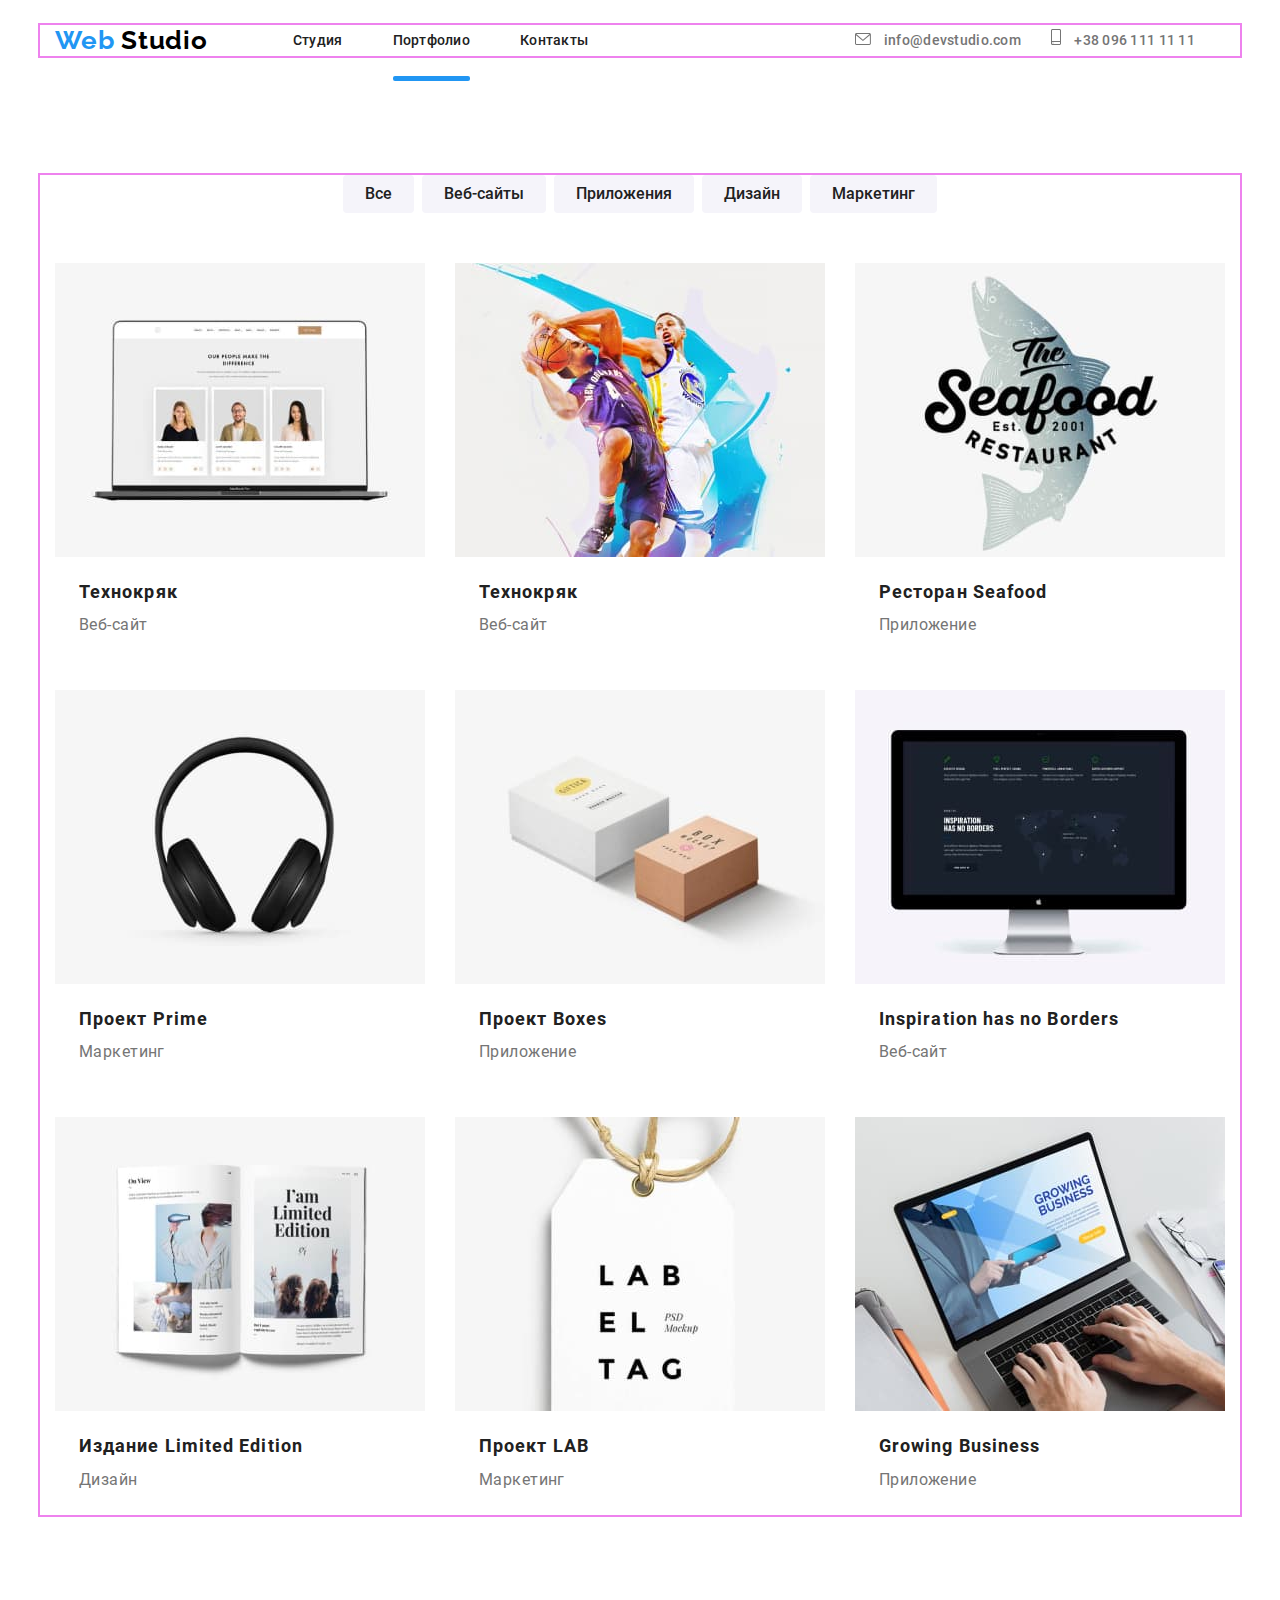
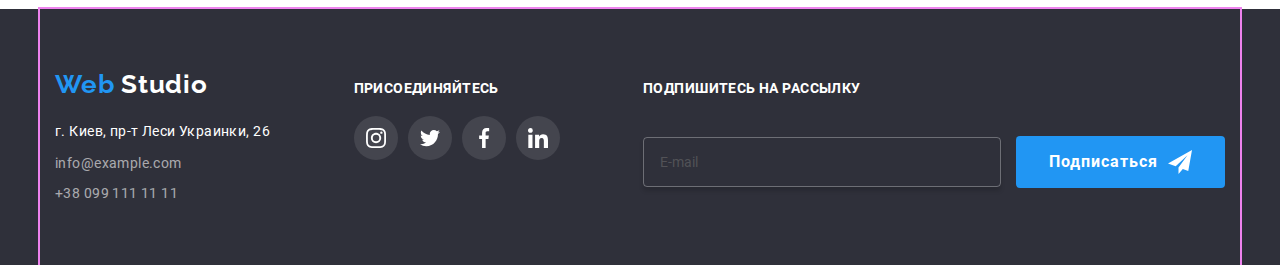
==== commit f64b613b: "ДЗ-8" ====
--- a/portfolio.html
+++ b/portfolio.html
@@ -88,12 +88,20 @@
             <li class="portfolio-item-work">
               <a href="" class="portfolio-link">
                 <div class="produkt-thumb">
-                  <img
-                    src="./images/potrfolio-img-01.jpg"
-                    width="370"
+                  <picture>
+                    <source srcset="./images/portfolio/desktop/potrfolio-img-01.jpg 1x, ./images/portfolio/desktop/potrfolio-img-01@2x.jpg 2x"
+                    media="(min-width: 1200px)" />
+                    <source srcset="./images/portfolio/tablet/potrfolio-img-01.jpg 1x, ./images/portfolio/desktop/potrfolio-img-01@2x.jpg 2x"
+                    media="(min-width: 768px)" />
+                    <source srcset="./images/portfolio/mobile/potrfolio-img-01.jpg 1x, ./images/portfolio/desktop/potrfolio-img-01@2x.jpg 2x"
+                    media="(max-width: 767px)" />
+                    <img
+                    src="./images/portfolio/desktop/potrfolio-img-01.jpg"
+                    width="450"
                     height="294"
                     alt="Вэб-сайт Технокряк"
                   />
+                  </picture>                  
                   <div class="overlay">
                     <p class="p-portfolio-long">
                       Технокряк это современная площадка распространения
@@ -113,25 +121,33 @@
             <li class="portfolio-item-work">
               <a href="" class="portfolio-link">
                 <div class="produkt-thumb">
-                  <img
-                    src="./images/potrfolio-img-02.jpg"
-                    width="370"
-                    height="294"
-                    alt="Постер New Orlean vs Golden Star"
-                  />
-                  <div class="overlay">
-                    <p class="p-portfolio-long">
-                      Технокряк это современная площадка распространения
-                      коронавируса. Компании используют эту платформу для
-                      цифрового шпионажа и атак на защищённые сервера
-                      конкурентов.
-                    </p>
-                  </div>
-                </div>
-
-                <div class="portfolio-descript">
-                  <h2 class="h2-portfolio">Постер New Orlean vs Golden Star</h2>
-                  <p class="p-portfolio-short">Дизайн</p>
+                  <picture>
+                    <source srcset="./images/portfolio/desktop/potrfolio-img-02.jpg 1x, ./images/portfolio/desktop/potrfolio-img-02@2x.jpg 2x"
+                    media="(min-width: 1200px)" />
+                    <source srcset="./images/portfolio/tablet/potrfolio-img-02.jpg 1x, ./images/portfolio/desktop/potrfolio-img-02@2x.jpg 2x"
+                    media="(min-width: 768px)" />
+                    <source srcset="./images/portfolio/mobile/potrfolio-img-02.jpg 1x, ./images/portfolio/desktop/potrfolio-img-02@2x.jpg 2x"
+                    media="(max-width: 767px)" />
+                    <img
+                    src="./images/portfolio/desktop/potrfolio-img-02.jpg"
+                    width="450"
+                    height="294"
+                    alt="Вэб-сайт Технокряк"
+                  />
+                  </picture>                  
+                  <div class="overlay">
+                    <p class="p-portfolio-long">
+                      Технокряк это современная площадка распространения
+                      коронавируса. Компании используют эту платформу для
+                      цифрового шпионажа и атак на защищённые сервера
+                      конкурентов.
+                    </p>
+                  </div>
+                </div>
+
+                <div class="portfolio-descript">
+                  <h2 class="h2-portfolio">Технокряк</h2>
+                  <p class="p-portfolio-short">Веб-сайт</p>
                 </div>
               </a>
             </li>
--- a/css/main.min.css
+++ b/css/main.min.css
@@ -1,2 +1,2 @@
-/*! modern-normalize v0.7.0 | MIT License | https://github.com/sindresorhus/modern-normalize */*,*::before,*::after{-webkit-box-sizing:border-box;box-sizing:border-box}:root{-moz-tab-size:4;-o-tab-size:4;tab-size:4}html{line-height:1.15;-webkit-text-size-adjust:100%}body{margin:0}body{font-family:system-ui,-apple-system,"Segoe UI",Roboto,Helvetica,Arial,sans-serif,"Apple Color Emoji","Segoe UI Emoji"}hr{height:0}abbr[title]{-webkit-text-decoration:underline dotted;text-decoration:underline dotted}b,strong{font-weight:bolder}code,kbd,samp,pre{font-family:ui-monospace, SFMono-Regular, Consolas, 'Liberation Mono', Menlo, monospace;font-size:1em}small{font-size:80%}sub,sup{font-size:75%;line-height:0;position:relative;vertical-align:baseline}sub{bottom:-0.25em}sup{top:-0.5em}button,input,optgroup,select,textarea{font-family:inherit;font-size:100%;line-height:1.15;margin:0}button,select{text-transform:none}button,[type='button'],[type='reset'],[type='submit']{-webkit-appearance:button}button::-moz-focus-inner,[type='button']::-moz-focus-inner,[type='reset']::-moz-focus-inner,[type='submit']::-moz-focus-inner{border-style:none;padding:0}button:-moz-focusring,[type='button']:-moz-focusring,[type='reset']:-moz-focusring,[type='submit']:-moz-focusring{outline:1px dotted ButtonText}legend{padding:0}progress{vertical-align:baseline}[type='number']::-webkit-inner-spin-button,[type='number']::-webkit-outer-spin-button{height:auto}[type='search']{-webkit-appearance:textfield;outline-offset:-2px}[type='search']::-webkit-search-decoration{-webkit-appearance:none}::-webkit-file-upload-button{-webkit-appearance:button;font:inherit}summary{display:list-item}@font-face{font-family:'Roboto';font-style:normal;font-weight:400;src:local("Roboto"),local("Roboto-Regular"),url("../fonts/roboto-v20-latin_cyrillic-regular.woff2") format("woff2"),url("../fonts/roboto-v20-latin_cyrillic-regular.woff") format("woff")}@font-face{font-family:'Roboto';font-style:normal;font-weight:500;src:local("Roboto Medium"),local("Roboto-Medium"),url("../fonts/roboto-v20-latin_cyrillic-500.woff2") format("woff2"),url("../fonts/roboto-v20-latin_cyrillic-500.woff") format("woff")}@font-face{font-family:'Roboto';font-style:normal;font-weight:700;src:local("Roboto Bold"),local("Roboto-Bold"),url("../fonts/roboto-v20-latin_cyrillic-700.woff2") format("woff2"),url("../fonts/roboto-v20-latin_cyrillic-700.woff") format("woff")}@font-face{font-family:'Raleway';font-style:normal;font-weight:400;src:local(""),url("../fonts/raleway-v17-latin_cyrillic-regular.woff2") format("woff2"),url("../fonts/raleway-v17-latin_cyrillic-regular.woff") format("woff")}@font-face{font-family:'Raleway';font-style:normal;font-weight:700;src:local(""),url("../fonts/raleway-v17-latin_cyrillic-700.woff2") format("woff2"),url("../fonts/raleway-v17-latin_cyrillic-700.woff") format("woff")}body{font-family:"Roboto", sans-serif;font-style:normal;font-weight:normal;font-size:14px;line-height:1.625;letter-spacing:0.03em;color:#757575;background:#fff}.container{width:100%;padding-left:15px;padding-right:15px;margin-left:auto;margin-right:auto;outline:2px solid red}@media (min-width: 480px){.container{width:480px;outline:2px solid yellow}}@media (min-width: 768px){.container{width:768px;outline:2px solid green}}@media (min-width: 1200px){.container{width:1200px;outline:2px solid violet}}img{display:block;max-width:100%;height:auto;margin-left:auto;margin-right:auto}.unmark{list-style:none;padding:0;margin:0}@media (min-width: 768px){.flexbox{display:-webkit-box;display:-ms-flexbox;display:flex;-webkit-box-pack:end;-ms-flex-pack:end;justify-content:flex-end;-webkit-box-align:center;-ms-flex-align:center;align-items:center}}.section{padding-top:60px;padding-bottom:60px}@media (min-width: 1200px){.section{padding-top:94px;padding-bottom:94px}}.button-main{font-weight:bold;font-size:16px;line-height:1.875;display:inline-block;-webkit-box-align:center;-ms-flex-align:center;align-items:center;text-align:center;letter-spacing:0.06em;color:#fff;background:#2196f3;border:1px solid transparent;border-radius:4px;min-width:200px;padding:10px 32px;-webkit-transition:background-color 250ms cubic-bezier(0.4, 0, 0.2, 1),color 250ms cubic-bezier(0.4, 0, 0.2, 1);transition:background-color 250ms cubic-bezier(0.4, 0, 0.2, 1),color 250ms cubic-bezier(0.4, 0, 0.2, 1)}.button-main:hover,.button-main:focus{background:#fff;color:#2196f3}.button-portfolio{padding:6px 22px;font-weight:500;font-size:16px;line-height:1.625;text-align:center;color:#212121;background-color:#f5f4fa;border:none;border-radius:4px;-webkit-transition:background-color 250ms cubic-bezier(0.4, 0, 0.2, 1),color 250ms cubic-bezier(0.4, 0, 0.2, 1);transition:background-color 250ms cubic-bezier(0.4, 0, 0.2, 1),color 250ms cubic-bezier(0.4, 0, 0.2, 1)}@media screen and (max-width: 767px){.button-portfolio{margin-bottom:15px}}.button-portfolio:hover,.button-portfolio:focus{color:#fff;background-color:#2196f3;-webkit-box-shadow:0px 3px 1px rgba(0,0,0,0.1),0px 1px 2px rgba(0,0,0,0.08),0px 2px 2px rgba(0,0,0,0.12);box-shadow:0px 3px 1px rgba(0,0,0,0.1),0px 1px 2px rgba(0,0,0,0.08),0px 2px 2px rgba(0,0,0,0.12);border-radius:4px}.footer-subscribe-button{margin-top:20px;font-weight:bold;font-size:16px;line-height:1.875;display:-webkit-inline-box;display:-ms-inline-flexbox;display:inline-flex;-webkit-box-align:center;-ms-flex-align:center;align-items:center;text-align:center;letter-spacing:0.06em;color:#fff;background:#2196f3;border:1px solid transparent;border-radius:4px;min-width:200px;padding:10px 32px;-webkit-transition:background-color 250ms cubic-bezier(0.4, 0, 0.2, 1),color 250ms cubic-bezier(0.4, 0, 0.2, 1);transition:background-color 250ms cubic-bezier(0.4, 0, 0.2, 1),color 250ms cubic-bezier(0.4, 0, 0.2, 1)}.footer-subscribe-button::after{content:"";display:inline-block;margin-left:10px;width:24px;height:24px;background-image:url(../images/icon-send.svg)}button.close{position:absolute;top:8px;right:8px;width:30px;height:30px;background-color:#fff;border:1px solid rgba(0,0,0,0.1);border-radius:50%;display:-webkit-inline-box;display:-ms-inline-flexbox;display:inline-flex;-webkit-box-pack:center;-ms-flex-pack:center;justify-content:center;-webkit-box-align:center;-ms-flex-align:center;align-items:center;cursor:pointer}button.close:hover .close-icon,button.close:focus .close-icon{fill:#2196f3}.button-form{font-weight:bold;font-size:16px;line-height:1.875;display:inline-block;-webkit-box-align:center;-ms-flex-align:center;align-items:center;text-align:center;letter-spacing:0.06em;color:#fff;background:#2196f3;border:1px solid transparent;border-radius:4px;min-width:200px;padding:10px;-webkit-box-shadow:0px 4px 4px rgba(0,0,0,0.15);box-shadow:0px 4px 4px rgba(0,0,0,0.15)}.center-button{text-align:center}.logo{font-family:"Raleway", sans-serif;font-style:normal;font-weight:bold;font-size:24px;line-height:1.166;letter-spacing:0.03em;color:#2196f3;text-decoration:none}@media (min-width: 1200px){.logo{font-size:26px;line-height:1.192}}.logo-span-black{color:#000000;margin-right:85px}.logo-span-white{color:#fff}.logo-footer-position{display:block;margin-bottom:20px}.logo-mobile-enable{display:block}@media (min-width: 768px){.logo-mobile-enable{display:none}}.navigation{display:-webkit-box;display:-ms-flexbox;display:flex;-webkit-box-align:center;-ms-flex-align:center;align-items:center;margin-right:auto}.menu-list{display:-webkit-box;display:-ms-flexbox;display:flex}.menu-item:not(:last-child){margin-right:50px}.menu-link{font-weight:500;line-height:1.143;letter-spacing:0.02em;color:#212121;text-decoration:none;-webkit-transition:color 250ms cubic-bezier(0.4, 0, 0.2, 1);transition:color 250ms cubic-bezier(0.4, 0, 0.2, 1)}.menu-link:hover,.menu-link:focus{color:#2196f3}.menu-link-active{position:relative}.menu-link-active::after{content:"";display:block;width:100%;height:5px;background-color:#2196f3;border-radius:2px;position:absolute;left:0;bottom:0;top:44px}.social-icons-list{display:-webkit-box;display:-ms-flexbox;display:flex;padding-bottom:24px;-webkit-box-pack:center;-ms-flex-pack:center;justify-content:center}.social-icons-item:not(:last-child){margin-right:10px}.social-icons-link{display:-webkit-inline-box;display:-ms-inline-flexbox;display:inline-flex;-webkit-box-align:center;-ms-flex-align:center;align-items:center;-webkit-box-pack:center;-ms-flex-pack:center;justify-content:center;border-radius:50%;width:44px;height:44px;-webkit-transition:background-color 250ms cubic-bezier(0.4, 0, 0.2, 1),fill 250ms cubic-bezier(0.4, 0, 0.2, 1);transition:background-color 250ms cubic-bezier(0.4, 0, 0.2, 1),fill 250ms cubic-bezier(0.4, 0, 0.2, 1)}.social-icons-link:hover,.social-icons-link:focus{background-color:#2196f3}.social-icons-link:hover .social-icon,.social-icons-link:focus .social-icon{fill:#fff}.social-icon{fill:#afb1b8}.social-list{display:-webkit-box;display:-ms-flexbox;display:flex;padding-bottom:24px;-webkit-box-pack:center;-ms-flex-pack:center;justify-content:center}.social-item:not(:last-child){margin-right:10px}.social-icons-list-footer{display:-webkit-box;display:-ms-flexbox;display:flex;-webkit-box-pack:center;-ms-flex-pack:center;justify-content:center}.social-icons-item-footer:not(:last-child){margin-right:10px}.social-icons-link-footer{display:-webkit-inline-box;display:-ms-inline-flexbox;display:inline-flex;-webkit-box-align:center;-ms-flex-align:center;align-items:center;-webkit-box-pack:center;-ms-flex-pack:center;justify-content:center;border-radius:50%;width:44px;height:44px;background:rgba(255,255,255,0.1);-webkit-transition:fill 250ms cubic-bezier(0.4, 0, 0.2, 1);transition:fill 250ms cubic-bezier(0.4, 0, 0.2, 1);-webkit-transition:background-color 250ms cubic-bezier(0.4, 0, 0.2, 1);transition:background-color 250ms cubic-bezier(0.4, 0, 0.2, 1)}.social-icons-link-footer:hover,.social-icons-link-footer:focus{background-color:#2196f3}.social-icons-link-footer:hover .social-icon,.social-icons-link-footer:focus .social-icon{fill:#fff}.social-icon-footer{fill:#fff}.social-list-footer{display:-webkit-box;display:-ms-flexbox;display:flex}.social-item-footer:not(:last-child){margin-right:10px}.backdrop{position:fixed;top:0;left:0;width:100%;height:100%;background-color:rgba(0,0,0,0.2);opacity:1;-webkit-transition:opacity 250ms cubic-bezier(0.4, 0, 0.2, 1);transition:opacity 250ms cubic-bezier(0.4, 0, 0.2, 1)}.backdrop.is-hidden{opacity:0;pointer-events:none}.backdrop.is-hidden .modal{-webkit-transform:translate(-50%, -50%) scale(0.1);transform:translate(-50%, -50%) scale(0.1)}.overlay{position:absolute;top:0;left:0;-webkit-transform:translateY(100%);transform:translateY(100%);-webkit-transition:-webkit-transform 250ms cubic-bezier(0.4, 0, 0.2, 1);transition:-webkit-transform 250ms cubic-bezier(0.4, 0, 0.2, 1);transition:transform 250ms cubic-bezier(0.4, 0, 0.2, 1);transition:transform 250ms cubic-bezier(0.4, 0, 0.2, 1), -webkit-transform 250ms cubic-bezier(0.4, 0, 0.2, 1)}.close-icon{-webkit-transition:fill 250ms cubic-bezier(0.4, 0, 0.2, 1);transition:fill 250ms cubic-bezier(0.4, 0, 0.2, 1)}.modal{padding:40px;position:absolute;width:528px;height:581px;background-color:white;top:50%;left:50%;-webkit-transform:translate(-50%, -50%) scale(1);transform:translate(-50%, -50%) scale(1);-webkit-box-shadow:0px 1px 3px rgba(0,0,0,0.12),0px 1px 1px rgba(0,0,0,0.14),0px 2px 1px rgba(0,0,0,0.2);box-shadow:0px 1px 3px rgba(0,0,0,0.12),0px 1px 1px rgba(0,0,0,0.14),0px 2px 1px rgba(0,0,0,0.2);border-radius:4px;-webkit-transition:-webkit-transform 250ms cubic-bezier(0.4, 0, 0.2, 1);transition:-webkit-transform 250ms cubic-bezier(0.4, 0, 0.2, 1);transition:transform 250ms cubic-bezier(0.4, 0, 0.2, 1);transition:transform 250ms cubic-bezier(0.4, 0, 0.2, 1), -webkit-transform 250ms cubic-bezier(0.4, 0, 0.2, 1)}.form{position:relative;display:block;margin-bottom:10px;font-weight:400;font-size:12px;line-height:1.167;letter-spacing:0.01em}.modal-text{display:block;margin-bottom:30px;text-align:center;font-weight:700;font-size:20px;line-height:1.15;letter-spacing:0.03em;color:#212121}.form-box{position:relative;margin-top:4px}.form-label{margin-bottom:10px;display:block;font-weight:400;font-size:12px;line-height:1.167;letter-spacing:0.01em}.form-input,.comment{padding-left:42px;width:100%;height:40px;border:1px solid rgba(33,33,33,0.2);border-radius:4px;outline:none}.form-input:focus,.comment:focus{outline:none;border-color:#2196f3}.form-input:focus+.form-icon{fill:#2196f3}.form-icon{position:absolute;top:50%;left:12px;-webkit-transform:translateY(-50%);transform:translateY(-50%)}.comment{resize:none;width:100%;height:120px;margin-top:4px;padding:12px 16px}::-webkit-input-placeholder{color:rgba(117,117,117,0.5)}:-ms-input-placeholder{color:rgba(117,117,117,0.5)}::-ms-input-placeholder{color:rgba(117,117,117,0.5)}::placeholder{color:rgba(117,117,117,0.5)}.policy-label{display:-webkit-box;display:-ms-flexbox;display:flex;-webkit-box-pack:center;-ms-flex-pack:center;justify-content:center;-webkit-box-align:center;-ms-flex-align:center;align-items:center;margin-top:20px;margin-bottom:30px}.check-icon{display:inline-block;width:16px;height:15px;margin-right:7px;border:2px solid #151515;border-radius:2px;-webkit-transition:background-color 250ms cubic-bezier(0.4, 0, 0.2, 1);transition:background-color 250ms cubic-bezier(0.4, 0, 0.2, 1)}.checkbox-policy{-webkit-appearance:none;-moz-appearance:none;appearance:none}.checkbox-policy:checked+.check-icon{border-color:#2196f3;background-color:#2196f3;background-image:url(../images/icon-check.svg);background-size:contain;background-origin:border-box}.policy{font-weight:400;font-size:14px;line-height:1.714;letter-spacing:0.03em}.hero{display:-webkit-box;display:-ms-flexbox;display:flex;text-align:center;padding-top:118px;padding-bottom:118px;background:#2f303a;background-image:-webkit-gradient(linear, left top, left bottom, from(rgba(47,48,58,0.4)), to(rgba(47,48,58,0.4))),url(../images/background/img-hero-background-480.jpg);background-image:linear-gradient(rgba(47,48,58,0.4), rgba(47,48,58,0.4)),url(../images/background/img-hero-background-480.jpg);max-width:480px;height:400px;background-repeat:no-repeat;background-position:top left, top right, center;margin-left:auto;margin-right:auto}@media screen and (min-device-pixel-ratio: 2), screen and (-webkit-min-device-pixel-ratio: 2), screen and (min-resolution: 192dpi), screen and (min-resolution: 2dppx){.hero{background-image:-webkit-gradient(linear, left top, left bottom, from(rgba(47,48,58,0.4)), to(rgba(47,48,58,0.4))),url(../images/background/img-hero-background-480@2x.jpg);background-image:linear-gradient(rgba(47,48,58,0.4), rgba(47,48,58,0.4)),url(../images/background/img-hero-background-480@2x.jpg);max-width:480px;height:400px}}@media (min-width: 768px){.hero{background-image:-webkit-gradient(linear, left top, left bottom, from(rgba(47,48,58,0.4)), to(rgba(47,48,58,0.4))),url(../images/background/img-hero-background-768.jpg);background-image:linear-gradient(rgba(47,48,58,0.4), rgba(47,48,58,0.4)),url(../images/background/img-hero-background-768.jpg);max-width:768px;height:400px}}@media screen and (min-width: 768px) and (min-device-pixel-ratio: 2), screen and (min-width: 768px) and (-webkit-min-device-pixel-ratio: 2), screen and (min-width: 768px) and (min-resolution: 192dpi), screen and (min-width: 768px) and (min-resolution: 2dppx){.hero{background-image:-webkit-gradient(linear, left top, left bottom, from(rgba(47,48,58,0.4)), to(rgba(47,48,58,0.4))),url(../images/background/img-hero-background-768@2x.jpg);background-image:linear-gradient(rgba(47,48,58,0.4), rgba(47,48,58,0.4)),url(../images/background/img-hero-background-768@2x.jpg);max-width:768px;height:400px}}@media (min-width: 1200px){.hero{background-image:-webkit-gradient(linear, left top, left bottom, from(rgba(47,48,58,0.4)), to(rgba(47,48,58,0.4))),url(../images/background/img-hero-background-1200.jpg);background-image:linear-gradient(rgba(47,48,58,0.4), rgba(47,48,58,0.4)),url(../images/background/img-hero-background-1200.jpg);max-width:1600px;height:600px;padding-top:200px;padding-bottom:200px}}@media screen and (min-width: 1200px) and (min-device-pixel-ratio: 2), screen and (min-width: 1200px) and (-webkit-min-device-pixel-ratio: 2), screen and (min-width: 1200px) and (min-resolution: 192dpi), screen and (min-width: 1200px) and (min-resolution: 2dppx){.hero{background-image:-webkit-gradient(linear, left top, left bottom, from(rgba(47,48,58,0.4)), to(rgba(47,48,58,0.4))),url(../images/background/img-hero-background-1200@2x.jpg);background-image:linear-gradient(rgba(47,48,58,0.4), rgba(47,48,58,0.4)),url(../images/background/img-hero-background-1200@2x.jpg);max-width:1600px;height:600px}}.page-title{font-family:"Roboto", sans-serif;font-style:normal;font-weight:900;font-size:26px;line-height:1.615;text-align:center;letter-spacing:0.06em;text-transform:uppercase;color:#fff;margin-top:0;margin-bottom:30}@media (min-width: 1200px){.page-title{font-size:44px;line-height:1.364}}.header-hide{display:none}@media (min-width: 768px){.header-hide{display:-webkit-box;display:-ms-flexbox;display:flex}}.page-header{padding:25px 0}.contacts-link{font-weight:500;font-size:14px;line-height:1.143;letter-spacing:0.02em;color:#757575;text-decoration:none;-webkit-transition:color 250ms cubic-bezier(0.4, 0, 0.2, 1);transition:color 250ms cubic-bezier(0.4, 0, 0.2, 1)}.contacts-link:hover,.contacts-link:focus{color:#2196f3}.mail-link-header{margin-right:30px}@media screen and (min-width: 768px) and (max-width: 1199px){.mail-link-header{margin-right:0px}}.icon-header{-webkit-box-align:end;-ms-flex-align:end;align-items:flex-end;margin-right:10px;fill:currentColor}.header-contacts{display:-webkit-box;display:-ms-flexbox;display:flex}@media screen and (min-width: 768px) and (max-width: 1199px){.header-contacts{display:block}}.section-futures{padding-top:94px;padding-bottom:0}.h2-title{margin-top:0;margin-bottom:30px;font-weight:bold;font-size:36px;line-height:1.167;text-align:center;color:#212121}@media (min-width: 1200px){.h2-title{margin-bottom:50px}}.h3-title-features{margin-top:30px;margin-bottom:10px;font-size:14px;font-weight:bold;line-height:1.143;text-transform:uppercase;color:#212121}.p-title-features{margin-top:0;margin-bottom:0}@media (min-width: 768px){.futures-list{display:-webkit-box;display:-ms-flexbox;display:flex;-ms-flex-wrap:wrap;flex-wrap:wrap}}@media (min-width: 1200px){.futures-list{display:-webkit-box;display:-ms-flexbox;display:flex;-ms-flex-wrap:nowrap;flex-wrap:nowrap}}@media screen and (max-width: 767px){.futures-item:not(:last-child){margin-bottom:30px}}@media screen and (min-width: 768px) and (max-width: 1199px){.futures-item{width:calc((100% - 30px) / 2);margin-right:30px;margin-bottom:30px}.futures-item:nth-child(2n){margin-right:0px}.futures-item:nth-last-child(-n+2){margin-bottom:0px}}@media (min-width: 1200px){.futures-item{width:calc((100% - 30px * 3) / 4);margin-right:30px;margin-bottom:0}}.futures-icon{height:120px;background-color:#f5f4fa;text-align:center;padding:25px}@media (min-width: 768px){.futures-icon{padding:25px 100px}}@media (min-width: 1200px){.futures-icon{padding:25px 100px}}.about-us{display:none}@media (min-width: 1200px){.about-us{display:block}}.about-us-list{display:-webkit-box;display:-ms-flexbox;display:flex}.about-us-item{width:calc((100% - 30px * 2) / 3);margin-right:30px;position:relative}.h3-title-working{margin-top:0;margin-bottom:0;padding-top:27px;padding-bottom:27px;font-weight:700;line-height:1.143;text-align:center;text-transform:uppercase;color:#fff;position:absolute;bottom:0;background-color:rgba(47,48,58,0.8);width:100%}.h3-title-team{margin-top:30px;margin-bottom:10px;font-weight:500;font-size:16px;line-height:1.188;text-align:center;color:#212121}.team-box{background:#f5f4fa}@media (min-width: 1200px){.team-box{margin-top:60px}}.p-title-team{margin-top:0;margin-bottom:16px;font-size:16px;line-height:1.188;text-align:center}@media (min-width: 768px){.team-list{display:-webkit-box;display:-ms-flexbox;display:flex;-ms-flex-wrap:wrap;flex-wrap:wrap}}.team-item{margin-bottom:30px;width:100%;margin-right:30px;padding-bottom:24px;background-color:#fff;-webkit-box-shadow:0px 1px 3px rgba(0,0,0,0.12),0px 1px 1px rgba(0,0,0,0.14),0px 2px 1px rgba(0,0,0,0.2);box-shadow:0px 1px 3px rgba(0,0,0,0.12),0px 1px 1px rgba(0,0,0,0.14),0px 2px 1px rgba(0,0,0,0.2);border-radius:0px 0px 4px 4px}@media screen and (min-width: 768px) and (max-width: 1199px){.team-item{width:calc((100% - 30px) / 2)}.team-item:nth-child(2n){margin-right:0}.team-item:nth-last-child(-n+2){margin-bottom:60px}}@media (min-width: 1200px){.team-item{width:calc((100% - 30px * 3) / 4)}.team-item:nth-child(4n){margin-right:0}}.clients-list{display:-webkit-box;display:-ms-flexbox;display:flex;-ms-flex-wrap:wrap;flex-wrap:wrap}.clients-item{text-align:center}@media screen and (max-width: 767px){.clients-item{width:calc((100% - 30px) / 2);margin-right:30px;margin-bottom:30px}.clients-item:nth-child(2n){margin-right:0}.clients-item:nth-last-child(-n+2){margin-bottom:0px}}@media screen and (min-width: 768px) and (max-width: 1199px){.clients-item{width:calc((100% - 30px * 2) / 3);margin-right:30px;margin-bottom:30px}.clients-item:nth-child(3n){margin-right:0}.clients-item:nth-last-child(-n+3){margin-bottom:0px}}@media (min-width: 1200px){.clients-item{width:calc((100% - 30px * 5) / 6);margin-right:30px}.clients-item:nth-child(6n){margin-right:0}}.clients-link{display:-webkit-inline-box;display:-ms-inline-flexbox;display:inline-flex;-webkit-box-pack:center;-ms-flex-pack:center;justify-content:center;-webkit-box-align:center;-ms-flex-align:center;align-items:center;width:100%;height:90px;border:1px solid #afb1b8;border-radius:4px;-webkit-transition:border 250ms cubic-bezier(0.4, 0, 0.2, 1);transition:border 250ms cubic-bezier(0.4, 0, 0.2, 1)}.clients-link:hover,.clients-link:focus{border:1px solid #2196f3}.clients-link:hover .clients-icon,.clients-link:focus .clients-icon{fill:#2196f3}.clients-icon{fill:#afb1b8;-webkit-transition:fill 250ms cubic-bezier(0.4, 0, 0.2, 1);transition:fill 250ms cubic-bezier(0.4, 0, 0.2, 1)}.b-footer{display:block;margin-bottom:20px;font-weight:bold;font-size:14px;line-height:1.143;letter-spacing:0.03em;text-transform:uppercase;color:#fff}.footer-bg{background:#2f303a}.footer-box{display:block;-ms-flex-wrap:wrap;flex-wrap:wrap;text-align:center;-ms-flex-pack:distribute;justify-content:space-around;padding-top:60px;padding-bottom:60px}@media (min-width: 768px){.footer-box{display:-webkit-box;display:-ms-flexbox;display:flex;-ms-flex-pack:distribute;justify-content:space-around;-webkit-box-align:baseline;-ms-flex-align:baseline;align-items:baseline;padding-top:60px;padding-bottom:60px}}@media (min-width: 1200px){.footer-box{display:-webkit-box;display:-ms-flexbox;display:flex;text-align:start;-webkit-box-pack:justify;-ms-flex-pack:justify;justify-content:space-between;-webkit-box-align:baseline;-ms-flex-align:baseline;align-items:baseline;padding-top:60px;padding-bottom:60px}}@media screen and (max-width: 767px){.footer-item-2{margin-top:60px}}.footer-subscribe{display:block;margin-top:60px}@media screen and (min-width: 768px) and (max-width: 1199px){.footer-subscribe{-ms-flex-preferred-size:450px;flex-basis:450px}}@media screen and (min-width: 1200px){.footer-subscribe{margin-top:0px}}.footer-subscribe-form{display:block}.footer-subscribe-input{width:100%;height:50px;padding-left:16px;margin-right:12px;border:1px solid rgba(255,255,255,0.3);-webkit-box-shadow:0px 4px 4px rgba(0,0,0,0.15);box-shadow:0px 4px 4px rgba(0,0,0,0.15);border-radius:4px;background-color:inherit;-webkit-transition:border-color 250ms cubic-bezier(0.4, 0, 0.2, 1);transition:border-color 250ms cubic-bezier(0.4, 0, 0.2, 1)}@media (min-width: 768px){.footer-subscribe-input{width:100%}}@media (min-width: 1200px){.footer-subscribe-input{width:358px}}.footer-subscribe-input:focus{outline:none;color:#fff;border-color:#fff}.address-list{font-style:normal}.address-item:not(:last-child){margin-bottom:8px}.contacts-link-footer{line-height:1, 714;color:rgba(255,255,255,0.6);text-decoration:none;-webkit-transition:color 250ms cubic-bezier(0.4, 0, 0.2, 1);transition:color 250ms cubic-bezier(0.4, 0, 0.2, 1)}.contacts-link-footer:hover,.contacts-link-footer:focus{color:#2196f3}.address-link-footer{line-height:1.714;color:#fff;text-decoration:none;-webkit-transition:color 250ms cubic-bezier(0.4, 0, 0.2, 1);transition:color 250ms cubic-bezier(0.4, 0, 0.2, 1)}.address-link-footer:hover,.address-link-footer:focus{color:#2196f3}.h2-portfolio{margin-top:0;margin-bottom:4px;font-weight:bold;font-size:18px;line-height:2x;letter-spacing:0.06em;color:#212121}.p-portfolio-short{margin-top:0;margin-bottom:0;font-size:16px;line-height:1.875;color:#757575}.p-portfolio-long{font-weight:400;font-size:18px;line-height:1.556;color:#fff;margin:0;letter-spacing:0.03em;padding:65px 24px;background-color:rgba(33,150,243,0.9)}.portfolio-link{text-decoration:none}.portfolio-link:hover,.portfolio-link:focus{color:#2196f3}.portfolio-link:hover .overlay,.portfolio-link:focus .overlay{-webkit-transform:translateY(0);transform:translateY(0)}.produkt-thumb{position:relative;overflow:hidden}.portfolio-list-work{display:-webkit-box;display:-ms-flexbox;display:flex;-ms-flex-wrap:wrap;flex-wrap:wrap}@media screen and (min-width: 768px) and (max-width: 1199px){.portfolio-item-work{width:calc((100% - 30px) / 2);margin-right:30px;margin-bottom:30px}.portfolio-item-work:nth-child(2n){margin-right:0}.portfolio-item-work:nth-last-child(-n+1){margin-bottom:0}}@media screen and (min-width: 1200px){.portfolio-item-work{width:calc((100% - 30px * 2) / 3);margin-right:30px;margin-bottom:30px}.portfolio-item-work:nth-child(3n){margin-right:0}.portfolio-item-work:nth-last-child(-n+3){margin-bottom:0}}.portfolio-item-work:hover,.portfolio-item-work:focus{-webkit-box-shadow:0px 1px 1px rgba(0,0,0,0.12),0px 4px 4px rgba(0,0,0,0.06),1px 4px 6px rgba(0,0,0,0.16);box-shadow:0px 1px 1px rgba(0,0,0,0.12),0px 4px 4px rgba(0,0,0,0.06),1px 4px 6px rgba(0,0,0,0.16)}.portfolio-descript{padding-top:20px;padding-bottom:20px;padding-left:24px;padding-right:24px}.portfolio-filter-list{display:-webkit-box;display:-ms-flexbox;display:flex;-ms-flex-wrap:wrap;flex-wrap:wrap;-webkit-box-pack:center;-ms-flex-pack:center;justify-content:center;margin-bottom:50px}@media screen and (max-width: 767px){.portfolio-filter-list{-webkit-box-pack:start;-ms-flex-pack:start;justify-content:start}}.portfolio-filter-item:not(:last-child){margin-right:8px}
+/*! modern-normalize v0.7.0 | MIT License | https://github.com/sindresorhus/modern-normalize */*,*::before,*::after{-webkit-box-sizing:border-box;box-sizing:border-box}:root{-moz-tab-size:4;-o-tab-size:4;tab-size:4}html{line-height:1.15;-webkit-text-size-adjust:100%}body{margin:0}body{font-family:system-ui,-apple-system,"Segoe UI",Roboto,Helvetica,Arial,sans-serif,"Apple Color Emoji","Segoe UI Emoji"}hr{height:0}abbr[title]{-webkit-text-decoration:underline dotted;text-decoration:underline dotted}b,strong{font-weight:bolder}code,kbd,samp,pre{font-family:ui-monospace, SFMono-Regular, Consolas, 'Liberation Mono', Menlo, monospace;font-size:1em}small{font-size:80%}sub,sup{font-size:75%;line-height:0;position:relative;vertical-align:baseline}sub{bottom:-0.25em}sup{top:-0.5em}button,input,optgroup,select,textarea{font-family:inherit;font-size:100%;line-height:1.15;margin:0}button,select{text-transform:none}button,[type='button'],[type='reset'],[type='submit']{-webkit-appearance:button}button::-moz-focus-inner,[type='button']::-moz-focus-inner,[type='reset']::-moz-focus-inner,[type='submit']::-moz-focus-inner{border-style:none;padding:0}button:-moz-focusring,[type='button']:-moz-focusring,[type='reset']:-moz-focusring,[type='submit']:-moz-focusring{outline:1px dotted ButtonText}legend{padding:0}progress{vertical-align:baseline}[type='number']::-webkit-inner-spin-button,[type='number']::-webkit-outer-spin-button{height:auto}[type='search']{-webkit-appearance:textfield;outline-offset:-2px}[type='search']::-webkit-search-decoration{-webkit-appearance:none}::-webkit-file-upload-button{-webkit-appearance:button;font:inherit}summary{display:list-item}@font-face{font-family:'Roboto';font-style:normal;font-weight:400;src:local("Roboto"),local("Roboto-Regular"),url("../fonts/roboto-v20-latin_cyrillic-regular.woff2") format("woff2"),url("../fonts/roboto-v20-latin_cyrillic-regular.woff") format("woff")}@font-face{font-family:'Roboto';font-style:normal;font-weight:500;src:local("Roboto Medium"),local("Roboto-Medium"),url("../fonts/roboto-v20-latin_cyrillic-500.woff2") format("woff2"),url("../fonts/roboto-v20-latin_cyrillic-500.woff") format("woff")}@font-face{font-family:'Roboto';font-style:normal;font-weight:700;src:local("Roboto Bold"),local("Roboto-Bold"),url("../fonts/roboto-v20-latin_cyrillic-700.woff2") format("woff2"),url("../fonts/roboto-v20-latin_cyrillic-700.woff") format("woff")}@font-face{font-family:'Raleway';font-style:normal;font-weight:400;src:local(""),url("../fonts/raleway-v17-latin_cyrillic-regular.woff2") format("woff2"),url("../fonts/raleway-v17-latin_cyrillic-regular.woff") format("woff")}@font-face{font-family:'Raleway';font-style:normal;font-weight:700;src:local(""),url("../fonts/raleway-v17-latin_cyrillic-700.woff2") format("woff2"),url("../fonts/raleway-v17-latin_cyrillic-700.woff") format("woff")}body{font-family:"Roboto", sans-serif;font-style:normal;font-weight:normal;font-size:14px;line-height:1.625;letter-spacing:0.03em;color:#757575;background:#fff}.container{width:100%;padding-left:15px;padding-right:15px;margin-left:auto;margin-right:auto;outline:2px solid red}@media (min-width: 480px){.container{width:480px;outline:2px solid yellow}}@media (min-width: 768px){.container{width:768px;outline:2px solid green}}@media (min-width: 1200px){.container{width:1200px;outline:2px solid violet}}img{display:block;max-width:100%;height:auto;margin-left:auto;margin-right:auto}.unmark{list-style:none;padding:0;margin:0}@media (min-width: 768px){.flexbox{display:-webkit-box;display:-ms-flexbox;display:flex;-webkit-box-pack:end;-ms-flex-pack:end;justify-content:flex-end;-webkit-box-align:center;-ms-flex-align:center;align-items:center}}.section{padding-top:60px;padding-bottom:60px}@media (min-width: 1200px){.section{padding-top:94px;padding-bottom:94px}}.button-main{font-weight:bold;font-size:16px;line-height:1.875;display:inline-block;-webkit-box-align:center;-ms-flex-align:center;align-items:center;text-align:center;letter-spacing:0.06em;color:#fff;background:#2196f3;border:1px solid transparent;border-radius:4px;min-width:200px;padding:10px 32px;-webkit-transition:background-color 250ms cubic-bezier(0.4, 0, 0.2, 1),color 250ms cubic-bezier(0.4, 0, 0.2, 1);transition:background-color 250ms cubic-bezier(0.4, 0, 0.2, 1),color 250ms cubic-bezier(0.4, 0, 0.2, 1)}.button-main:hover,.button-main:focus{background:#fff;color:#2196f3}.button-portfolio{padding:6px 22px;font-weight:500;font-size:16px;line-height:1.625;text-align:center;color:#212121;background-color:#f5f4fa;border:none;border-radius:4px;-webkit-transition:background-color 250ms cubic-bezier(0.4, 0, 0.2, 1),color 250ms cubic-bezier(0.4, 0, 0.2, 1);transition:background-color 250ms cubic-bezier(0.4, 0, 0.2, 1),color 250ms cubic-bezier(0.4, 0, 0.2, 1)}@media screen and (max-width: 767px){.button-portfolio{margin-bottom:15px}}.button-portfolio:hover,.button-portfolio:focus{color:#fff;background-color:#2196f3;-webkit-box-shadow:0px 3px 1px rgba(0,0,0,0.1),0px 1px 2px rgba(0,0,0,0.08),0px 2px 2px rgba(0,0,0,0.12);box-shadow:0px 3px 1px rgba(0,0,0,0.1),0px 1px 2px rgba(0,0,0,0.08),0px 2px 2px rgba(0,0,0,0.12);border-radius:4px}.footer-subscribe-button{margin-top:20px;font-weight:bold;font-size:16px;line-height:1.875;display:-webkit-inline-box;display:-ms-inline-flexbox;display:inline-flex;-webkit-box-align:center;-ms-flex-align:center;align-items:center;text-align:center;letter-spacing:0.06em;color:#fff;background:#2196f3;border:1px solid transparent;border-radius:4px;min-width:200px;padding:10px 32px;-webkit-transition:background-color 250ms cubic-bezier(0.4, 0, 0.2, 1),color 250ms cubic-bezier(0.4, 0, 0.2, 1);transition:background-color 250ms cubic-bezier(0.4, 0, 0.2, 1),color 250ms cubic-bezier(0.4, 0, 0.2, 1)}.footer-subscribe-button::after{content:"";display:inline-block;margin-left:10px;width:24px;height:24px;background-image:url(../images/icon-send.svg)}button.close{position:absolute;top:8px;right:8px;width:30px;height:30px;background-color:#fff;border:1px solid rgba(0,0,0,0.1);border-radius:50%;display:-webkit-inline-box;display:-ms-inline-flexbox;display:inline-flex;-webkit-box-pack:center;-ms-flex-pack:center;justify-content:center;-webkit-box-align:center;-ms-flex-align:center;align-items:center;cursor:pointer}button.close:hover .close-icon,button.close:focus .close-icon{fill:#2196f3}.button-form{font-weight:bold;font-size:16px;line-height:1.875;display:inline-block;-webkit-box-align:center;-ms-flex-align:center;align-items:center;text-align:center;letter-spacing:0.06em;color:#fff;background:#2196f3;border:1px solid transparent;border-radius:4px;min-width:200px;padding:10px;-webkit-box-shadow:0px 4px 4px rgba(0,0,0,0.15);box-shadow:0px 4px 4px rgba(0,0,0,0.15)}.center-button{text-align:center}.logo{font-family:"Raleway", sans-serif;font-style:normal;font-weight:bold;font-size:24px;line-height:1.166;letter-spacing:0.03em;color:#2196f3;text-decoration:none}@media (min-width: 1200px){.logo{font-size:26px;line-height:1.192}}.logo-span-black{color:#000000;margin-right:85px}.logo-span-white{color:#fff}.logo-footer-position{display:block;margin-bottom:20px}.logo-mobile-enable{display:block}@media (min-width: 768px){.logo-mobile-enable{display:none}}.navigation{display:-webkit-box;display:-ms-flexbox;display:flex;-webkit-box-align:center;-ms-flex-align:center;align-items:center;margin-right:auto}.menu-list{display:-webkit-box;display:-ms-flexbox;display:flex}.menu-item:not(:last-child){margin-right:50px}.menu-link{font-weight:500;line-height:1.143;letter-spacing:0.02em;color:#212121;text-decoration:none;-webkit-transition:color 250ms cubic-bezier(0.4, 0, 0.2, 1);transition:color 250ms cubic-bezier(0.4, 0, 0.2, 1)}.menu-link:hover,.menu-link:focus{color:#2196f3}.menu-link-active{position:relative}.menu-link-active::after{content:"";display:block;width:100%;height:5px;background-color:#2196f3;border-radius:2px;position:absolute;left:0;bottom:0;top:44px}.social-icons-list{display:-webkit-box;display:-ms-flexbox;display:flex;padding-bottom:24px;-webkit-box-pack:center;-ms-flex-pack:center;justify-content:center}.social-icons-item:not(:last-child){margin-right:10px}.social-icons-link{display:-webkit-inline-box;display:-ms-inline-flexbox;display:inline-flex;-webkit-box-align:center;-ms-flex-align:center;align-items:center;-webkit-box-pack:center;-ms-flex-pack:center;justify-content:center;border-radius:50%;width:44px;height:44px;-webkit-transition:background-color 250ms cubic-bezier(0.4, 0, 0.2, 1),fill 250ms cubic-bezier(0.4, 0, 0.2, 1);transition:background-color 250ms cubic-bezier(0.4, 0, 0.2, 1),fill 250ms cubic-bezier(0.4, 0, 0.2, 1)}.social-icons-link:hover,.social-icons-link:focus{background-color:#2196f3}.social-icons-link:hover .social-icon,.social-icons-link:focus .social-icon{fill:#fff}.social-icon{fill:#afb1b8}.social-list{display:-webkit-box;display:-ms-flexbox;display:flex;padding-bottom:24px;-webkit-box-pack:center;-ms-flex-pack:center;justify-content:center}.social-item:not(:last-child){margin-right:10px}.social-icons-list-footer{display:-webkit-box;display:-ms-flexbox;display:flex;-webkit-box-pack:center;-ms-flex-pack:center;justify-content:center}.social-icons-item-footer:not(:last-child){margin-right:10px}.social-icons-link-footer{display:-webkit-inline-box;display:-ms-inline-flexbox;display:inline-flex;-webkit-box-align:center;-ms-flex-align:center;align-items:center;-webkit-box-pack:center;-ms-flex-pack:center;justify-content:center;border-radius:50%;width:44px;height:44px;background:rgba(255,255,255,0.1);-webkit-transition:fill 250ms cubic-bezier(0.4, 0, 0.2, 1);transition:fill 250ms cubic-bezier(0.4, 0, 0.2, 1);-webkit-transition:background-color 250ms cubic-bezier(0.4, 0, 0.2, 1);transition:background-color 250ms cubic-bezier(0.4, 0, 0.2, 1)}.social-icons-link-footer:hover,.social-icons-link-footer:focus{background-color:#2196f3}.social-icons-link-footer:hover .social-icon,.social-icons-link-footer:focus .social-icon{fill:#fff}.social-icon-footer{fill:#fff}.social-list-footer{display:-webkit-box;display:-ms-flexbox;display:flex}.social-item-footer:not(:last-child){margin-right:10px}.backdrop{position:fixed;top:0;left:0;width:100%;height:100%;background-color:rgba(0,0,0,0.2);opacity:1;-webkit-transition:opacity 250ms cubic-bezier(0.4, 0, 0.2, 1);transition:opacity 250ms cubic-bezier(0.4, 0, 0.2, 1)}.backdrop.is-hidden{opacity:0;pointer-events:none}.backdrop.is-hidden .modal{-webkit-transform:translate(-50%, -50%) scale(0.1);transform:translate(-50%, -50%) scale(0.1)}.overlay{position:absolute;top:0;left:0;-webkit-transform:translateY(100%);transform:translateY(100%);-webkit-transition:-webkit-transform 250ms cubic-bezier(0.4, 0, 0.2, 1);transition:-webkit-transform 250ms cubic-bezier(0.4, 0, 0.2, 1);transition:transform 250ms cubic-bezier(0.4, 0, 0.2, 1);transition:transform 250ms cubic-bezier(0.4, 0, 0.2, 1), -webkit-transform 250ms cubic-bezier(0.4, 0, 0.2, 1)}.close-icon{-webkit-transition:fill 250ms cubic-bezier(0.4, 0, 0.2, 1);transition:fill 250ms cubic-bezier(0.4, 0, 0.2, 1)}.modal{padding:40px;position:absolute;width:528px;height:581px;background-color:white;top:50%;left:50%;-webkit-transform:translate(-50%, -50%) scale(1);transform:translate(-50%, -50%) scale(1);-webkit-box-shadow:0px 1px 3px rgba(0,0,0,0.12),0px 1px 1px rgba(0,0,0,0.14),0px 2px 1px rgba(0,0,0,0.2);box-shadow:0px 1px 3px rgba(0,0,0,0.12),0px 1px 1px rgba(0,0,0,0.14),0px 2px 1px rgba(0,0,0,0.2);border-radius:4px;-webkit-transition:-webkit-transform 250ms cubic-bezier(0.4, 0, 0.2, 1);transition:-webkit-transform 250ms cubic-bezier(0.4, 0, 0.2, 1);transition:transform 250ms cubic-bezier(0.4, 0, 0.2, 1);transition:transform 250ms cubic-bezier(0.4, 0, 0.2, 1), -webkit-transform 250ms cubic-bezier(0.4, 0, 0.2, 1)}.form{position:relative;display:block;margin-bottom:10px;font-weight:400;font-size:12px;line-height:1.167;letter-spacing:0.01em}.modal-text{display:block;margin-bottom:30px;text-align:center;font-weight:700;font-size:20px;line-height:1.15;letter-spacing:0.03em;color:#212121}.form-box{position:relative;margin-top:4px}.form-label{margin-bottom:10px;display:block;font-weight:400;font-size:12px;line-height:1.167;letter-spacing:0.01em}.form-input,.comment{padding-left:42px;width:100%;height:40px;border:1px solid rgba(33,33,33,0.2);border-radius:4px;outline:none}.form-input:focus,.comment:focus{outline:none;border-color:#2196f3}.form-input:focus+.form-icon{fill:#2196f3}.form-icon{position:absolute;top:50%;left:12px;-webkit-transform:translateY(-50%);transform:translateY(-50%)}.comment{resize:none;width:100%;height:120px;margin-top:4px;padding:12px 16px}::-webkit-input-placeholder{color:rgba(117,117,117,0.5)}:-ms-input-placeholder{color:rgba(117,117,117,0.5)}::-ms-input-placeholder{color:rgba(117,117,117,0.5)}::placeholder{color:rgba(117,117,117,0.5)}.policy-label{display:-webkit-box;display:-ms-flexbox;display:flex;-webkit-box-pack:center;-ms-flex-pack:center;justify-content:center;-webkit-box-align:center;-ms-flex-align:center;align-items:center;margin-top:20px;margin-bottom:30px}.check-icon{display:inline-block;width:16px;height:15px;margin-right:7px;border:2px solid #151515;border-radius:2px;-webkit-transition:background-color 250ms cubic-bezier(0.4, 0, 0.2, 1);transition:background-color 250ms cubic-bezier(0.4, 0, 0.2, 1)}.checkbox-policy{-webkit-appearance:none;-moz-appearance:none;appearance:none}.checkbox-policy:checked+.check-icon{border-color:#2196f3;background-color:#2196f3;background-image:url(../images/icon-check.svg);background-size:contain;background-origin:border-box}.policy{font-weight:400;font-size:14px;line-height:1.714;letter-spacing:0.03em}.hero{display:-webkit-box;display:-ms-flexbox;display:flex;text-align:center;padding-top:118px;padding-bottom:118px;background:#2f303a;background-image:-webkit-gradient(linear, left top, left bottom, from(rgba(47,48,58,0.4)), to(rgba(47,48,58,0.4))),url(../images/background/img-hero-background-480.jpg);background-image:linear-gradient(rgba(47,48,58,0.4), rgba(47,48,58,0.4)),url(../images/background/img-hero-background-480.jpg);max-width:480px;height:400px;background-repeat:no-repeat;background-position:top left, top right, center;margin-left:auto;margin-right:auto}@media screen and (min-device-pixel-ratio: 2), screen and (-webkit-min-device-pixel-ratio: 2), screen and (min-resolution: 192dpi), screen and (min-resolution: 2dppx){.hero{background-image:-webkit-gradient(linear, left top, left bottom, from(rgba(47,48,58,0.4)), to(rgba(47,48,58,0.4))),url(../images/background/img-hero-background-480@2x.jpg);background-image:linear-gradient(rgba(47,48,58,0.4), rgba(47,48,58,0.4)),url(../images/background/img-hero-background-480@2x.jpg);max-width:480px;height:400px}}@media (min-width: 768px){.hero{background-image:-webkit-gradient(linear, left top, left bottom, from(rgba(47,48,58,0.4)), to(rgba(47,48,58,0.4))),url(../images/background/img-hero-background-768.jpg);background-image:linear-gradient(rgba(47,48,58,0.4), rgba(47,48,58,0.4)),url(../images/background/img-hero-background-768.jpg);max-width:768px;height:400px}}@media screen and (min-width: 768px) and (min-device-pixel-ratio: 2), screen and (min-width: 768px) and (-webkit-min-device-pixel-ratio: 2), screen and (min-width: 768px) and (min-resolution: 192dpi), screen and (min-width: 768px) and (min-resolution: 2dppx){.hero{background-image:-webkit-gradient(linear, left top, left bottom, from(rgba(47,48,58,0.4)), to(rgba(47,48,58,0.4))),url(../images/background/img-hero-background-768@2x.jpg);background-image:linear-gradient(rgba(47,48,58,0.4), rgba(47,48,58,0.4)),url(../images/background/img-hero-background-768@2x.jpg);max-width:768px;height:400px}}@media (min-width: 1200px){.hero{background-image:-webkit-gradient(linear, left top, left bottom, from(rgba(47,48,58,0.4)), to(rgba(47,48,58,0.4))),url(../images/background/img-hero-background-1200.png);background-image:linear-gradient(rgba(47,48,58,0.4), rgba(47,48,58,0.4)),url(../images/background/img-hero-background-1200.png);max-width:1600px;height:600px;padding-top:200px;padding-bottom:200px}}@media screen and (min-width: 1200px) and (min-device-pixel-ratio: 2), screen and (min-width: 1200px) and (-webkit-min-device-pixel-ratio: 2), screen and (min-width: 1200px) and (min-resolution: 192dpi), screen and (min-width: 1200px) and (min-resolution: 2dppx){.hero{background-image:-webkit-gradient(linear, left top, left bottom, from(rgba(47,48,58,0.4)), to(rgba(47,48,58,0.4))),url(../images/background/img-hero-background-1200@2x.png);background-image:linear-gradient(rgba(47,48,58,0.4), rgba(47,48,58,0.4)),url(../images/background/img-hero-background-1200@2x.png);max-width:1600px;height:600px}}.page-title{font-family:"Roboto", sans-serif;font-style:normal;font-weight:900;font-size:26px;line-height:1.615;text-align:center;letter-spacing:0.06em;text-transform:uppercase;color:#fff;margin-top:0;margin-bottom:30px}@media (min-width: 1200px){.page-title{font-size:44px;line-height:1.364}}.header-hide{display:none}@media (min-width: 768px){.header-hide{display:-webkit-box;display:-ms-flexbox;display:flex}}.page-header{padding:25px 0}.contacts-link{font-weight:500;font-size:14px;line-height:1.143;letter-spacing:0.02em;color:#757575;text-decoration:none;-webkit-transition:color 250ms cubic-bezier(0.4, 0, 0.2, 1);transition:color 250ms cubic-bezier(0.4, 0, 0.2, 1)}.contacts-link:hover,.contacts-link:focus{color:#2196f3}.mail-link-header{margin-right:30px}@media screen and (min-width: 768px) and (max-width: 1199px){.mail-link-header{margin-right:0px}}.icon-header{-webkit-box-align:end;-ms-flex-align:end;align-items:flex-end;margin-right:10px;fill:currentColor}.header-contacts{display:-webkit-box;display:-ms-flexbox;display:flex}@media screen and (min-width: 768px) and (max-width: 1199px){.header-contacts{display:block}}.section-futures{padding-top:94px;padding-bottom:0}.h2-title{margin-top:0;margin-bottom:30px;font-weight:bold;font-size:36px;line-height:1.167;text-align:center;color:#212121}@media (min-width: 1200px){.h2-title{margin-bottom:50px}}.h3-title-features{margin-top:30px;margin-bottom:10px;font-size:14px;font-weight:bold;line-height:1.143;text-transform:uppercase;color:#212121}.p-title-features{margin-top:0;margin-bottom:0}@media (min-width: 768px){.futures-list{display:-webkit-box;display:-ms-flexbox;display:flex;-ms-flex-wrap:wrap;flex-wrap:wrap}}@media (min-width: 1200px){.futures-list{display:-webkit-box;display:-ms-flexbox;display:flex;-ms-flex-wrap:nowrap;flex-wrap:nowrap}}@media screen and (max-width: 767px){.futures-item:not(:last-child){margin-bottom:30px}}@media screen and (min-width: 768px) and (max-width: 1199px){.futures-item{width:calc((100% - 30px) / 2);margin-right:30px;margin-bottom:30px}.futures-item:nth-child(2n){margin-right:0px}.futures-item:nth-last-child(-n+2){margin-bottom:0px}}@media (min-width: 1200px){.futures-item{width:calc((100% - 30px * 3) / 4);margin-right:30px;margin-bottom:0}}.futures-icon{height:120px;background-color:#f5f4fa;text-align:center;padding:25px}@media (min-width: 768px){.futures-icon{padding:25px 100px}}@media (min-width: 1200px){.futures-icon{padding:25px 100px}}.about-us{display:none}@media (min-width: 1200px){.about-us{display:block}}.about-us-list{display:-webkit-box;display:-ms-flexbox;display:flex}.about-us-item{width:calc((100% - 30px * 2) / 3);margin-right:30px;position:relative}.h3-title-working{margin-top:0;margin-bottom:0;padding-top:27px;padding-bottom:27px;font-weight:700;line-height:1.143;text-align:center;text-transform:uppercase;color:#fff;position:absolute;bottom:0;background-color:rgba(47,48,58,0.8);width:100%}.h3-title-team{margin-top:30px;margin-bottom:10px;font-weight:500;font-size:16px;line-height:1.188;text-align:center;color:#212121}.team-box{background:#f5f4fa}@media (min-width: 1200px){.team-box{margin-top:60px}}.p-title-team{margin-top:0;margin-bottom:16px;font-size:16px;line-height:1.188;text-align:center}@media (min-width: 768px){.team-list{display:-webkit-box;display:-ms-flexbox;display:flex;-ms-flex-wrap:wrap;flex-wrap:wrap}}.team-item{margin-bottom:30px;width:100%;margin-right:30px;padding-bottom:24px;background-color:#fff;-webkit-box-shadow:0px 1px 3px rgba(0,0,0,0.12),0px 1px 1px rgba(0,0,0,0.14),0px 2px 1px rgba(0,0,0,0.2);box-shadow:0px 1px 3px rgba(0,0,0,0.12),0px 1px 1px rgba(0,0,0,0.14),0px 2px 1px rgba(0,0,0,0.2);border-radius:0px 0px 4px 4px}@media screen and (min-width: 768px) and (max-width: 1199px){.team-item{width:calc((100% - 30px) / 2)}.team-item:nth-child(2n){margin-right:0}.team-item:nth-last-child(-n+2){margin-bottom:60px}}@media (min-width: 1200px){.team-item{width:calc((100% - 30px * 3) / 4)}.team-item:nth-child(4n){margin-right:0}}.clients-list{display:-webkit-box;display:-ms-flexbox;display:flex;-ms-flex-wrap:wrap;flex-wrap:wrap}.clients-item{text-align:center}@media screen and (max-width: 767px){.clients-item{width:calc((100% - 30px) / 2);margin-right:30px;margin-bottom:30px}.clients-item:nth-child(2n){margin-right:0}.clients-item:nth-last-child(-n+2){margin-bottom:0px}}@media screen and (min-width: 768px) and (max-width: 1199px){.clients-item{width:calc((100% - 30px * 2) / 3);margin-right:30px;margin-bottom:30px}.clients-item:nth-child(3n){margin-right:0}.clients-item:nth-last-child(-n+3){margin-bottom:0px}}@media (min-width: 1200px){.clients-item{width:calc((100% - 30px * 5) / 6);margin-right:30px}.clients-item:nth-child(6n){margin-right:0}}.clients-link{display:-webkit-inline-box;display:-ms-inline-flexbox;display:inline-flex;-webkit-box-pack:center;-ms-flex-pack:center;justify-content:center;-webkit-box-align:center;-ms-flex-align:center;align-items:center;width:100%;height:90px;border:1px solid #afb1b8;border-radius:4px;-webkit-transition:border 250ms cubic-bezier(0.4, 0, 0.2, 1);transition:border 250ms cubic-bezier(0.4, 0, 0.2, 1)}.clients-link:hover,.clients-link:focus{border:1px solid #2196f3}.clients-link:hover .clients-icon,.clients-link:focus .clients-icon{fill:#2196f3}.clients-icon{fill:#afb1b8;-webkit-transition:fill 250ms cubic-bezier(0.4, 0, 0.2, 1);transition:fill 250ms cubic-bezier(0.4, 0, 0.2, 1)}.b-footer{display:block;margin-bottom:20px;font-weight:bold;font-size:14px;line-height:1.143;letter-spacing:0.03em;text-transform:uppercase;color:#fff}.footer-bg{background:#2f303a}.footer-box{display:block;-ms-flex-wrap:wrap;flex-wrap:wrap;text-align:center;-ms-flex-pack:distribute;justify-content:space-around;padding-top:60px;padding-bottom:60px}@media (min-width: 768px){.footer-box{display:-webkit-box;display:-ms-flexbox;display:flex;-ms-flex-pack:distribute;justify-content:space-around;-webkit-box-align:baseline;-ms-flex-align:baseline;align-items:baseline;padding-top:60px;padding-bottom:60px}}@media (min-width: 1200px){.footer-box{display:-webkit-box;display:-ms-flexbox;display:flex;text-align:start;-webkit-box-pack:justify;-ms-flex-pack:justify;justify-content:space-between;-webkit-box-align:baseline;-ms-flex-align:baseline;align-items:baseline;padding-top:60px;padding-bottom:60px}}@media screen and (max-width: 767px){.footer-item-2{margin-top:60px}}.footer-subscribe{display:block;margin-top:60px}@media screen and (min-width: 768px) and (max-width: 1199px){.footer-subscribe{-ms-flex-preferred-size:450px;flex-basis:450px}}@media screen and (min-width: 1200px){.footer-subscribe{margin-top:0px}}.footer-subscribe-form{display:block}.footer-subscribe-input{width:100%;height:50px;padding-left:16px;margin-right:12px;border:1px solid rgba(255,255,255,0.3);-webkit-box-shadow:0px 4px 4px rgba(0,0,0,0.15);box-shadow:0px 4px 4px rgba(0,0,0,0.15);border-radius:4px;background-color:inherit;-webkit-transition:border-color 250ms cubic-bezier(0.4, 0, 0.2, 1);transition:border-color 250ms cubic-bezier(0.4, 0, 0.2, 1)}@media (min-width: 768px){.footer-subscribe-input{width:100%}}@media (min-width: 1200px){.footer-subscribe-input{width:358px}}.footer-subscribe-input:focus{outline:none;color:#fff;border-color:#fff}.address-list{font-style:normal}.address-item:not(:last-child){margin-bottom:8px}.contacts-link-footer{line-height:1, 714;color:rgba(255,255,255,0.6);text-decoration:none;-webkit-transition:color 250ms cubic-bezier(0.4, 0, 0.2, 1);transition:color 250ms cubic-bezier(0.4, 0, 0.2, 1)}.contacts-link-footer:hover,.contacts-link-footer:focus{color:#2196f3}.address-link-footer{line-height:1.714;color:#fff;text-decoration:none;-webkit-transition:color 250ms cubic-bezier(0.4, 0, 0.2, 1);transition:color 250ms cubic-bezier(0.4, 0, 0.2, 1)}.address-link-footer:hover,.address-link-footer:focus{color:#2196f3}.h2-portfolio{margin-top:0;margin-bottom:4px;font-weight:bold;font-size:18px;line-height:2x;letter-spacing:0.06em;color:#212121}.p-portfolio-short{margin-top:0;margin-bottom:0;font-size:16px;line-height:1.875;color:#757575}.p-portfolio-long{font-weight:400;font-size:18px;line-height:1.556;color:#fff;margin:0;letter-spacing:0.03em;background-color:rgba(33,150,243,0.9);padding:77px 24px}@media (min-width: 1200px){.p-portfolio-long{padding:65px 24px}}.portfolio-link{text-decoration:none}.portfolio-link:hover,.portfolio-link:focus{color:#2196f3}.portfolio-link:hover .overlay,.portfolio-link:focus .overlay{-webkit-transform:translateY(0);transform:translateY(0)}.produkt-thumb{position:relative;overflow:hidden}.portfolio-list-work{display:-webkit-box;display:-ms-flexbox;display:flex;-ms-flex-wrap:wrap;flex-wrap:wrap}@media screen and (min-width: 768px) and (max-width: 1199px){.portfolio-item-work{width:calc((100% - 30px) / 2);margin-right:30px;margin-bottom:30px}.portfolio-item-work:nth-child(2n){margin-right:0}.portfolio-item-work:nth-last-child(-n+1){margin-bottom:0}}@media screen and (min-width: 1200px){.portfolio-item-work{width:calc((100% - 30px * 2) / 3);margin-right:30px;margin-bottom:30px}.portfolio-item-work:nth-child(3n){margin-right:0}.portfolio-item-work:nth-last-child(-n+3){margin-bottom:0}}.portfolio-item-work:hover,.portfolio-item-work:focus{-webkit-box-shadow:0px 1px 1px rgba(0,0,0,0.12),0px 4px 4px rgba(0,0,0,0.06),1px 4px 6px rgba(0,0,0,0.16);box-shadow:0px 1px 1px rgba(0,0,0,0.12),0px 4px 4px rgba(0,0,0,0.06),1px 4px 6px rgba(0,0,0,0.16)}.portfolio-descript{padding-top:20px;padding-bottom:20px;padding-left:24px;padding-right:24px}.portfolio-filter-list{display:-webkit-box;display:-ms-flexbox;display:flex;-ms-flex-wrap:wrap;flex-wrap:wrap;-webkit-box-pack:center;-ms-flex-pack:center;justify-content:center;margin-bottom:50px}@media screen and (max-width: 767px){.portfolio-filter-list{-webkit-box-pack:start;-ms-flex-pack:start;justify-content:start}}.portfolio-filter-item:not(:last-child){margin-right:8px}
 /*# sourceMappingURL=main.min.css.map */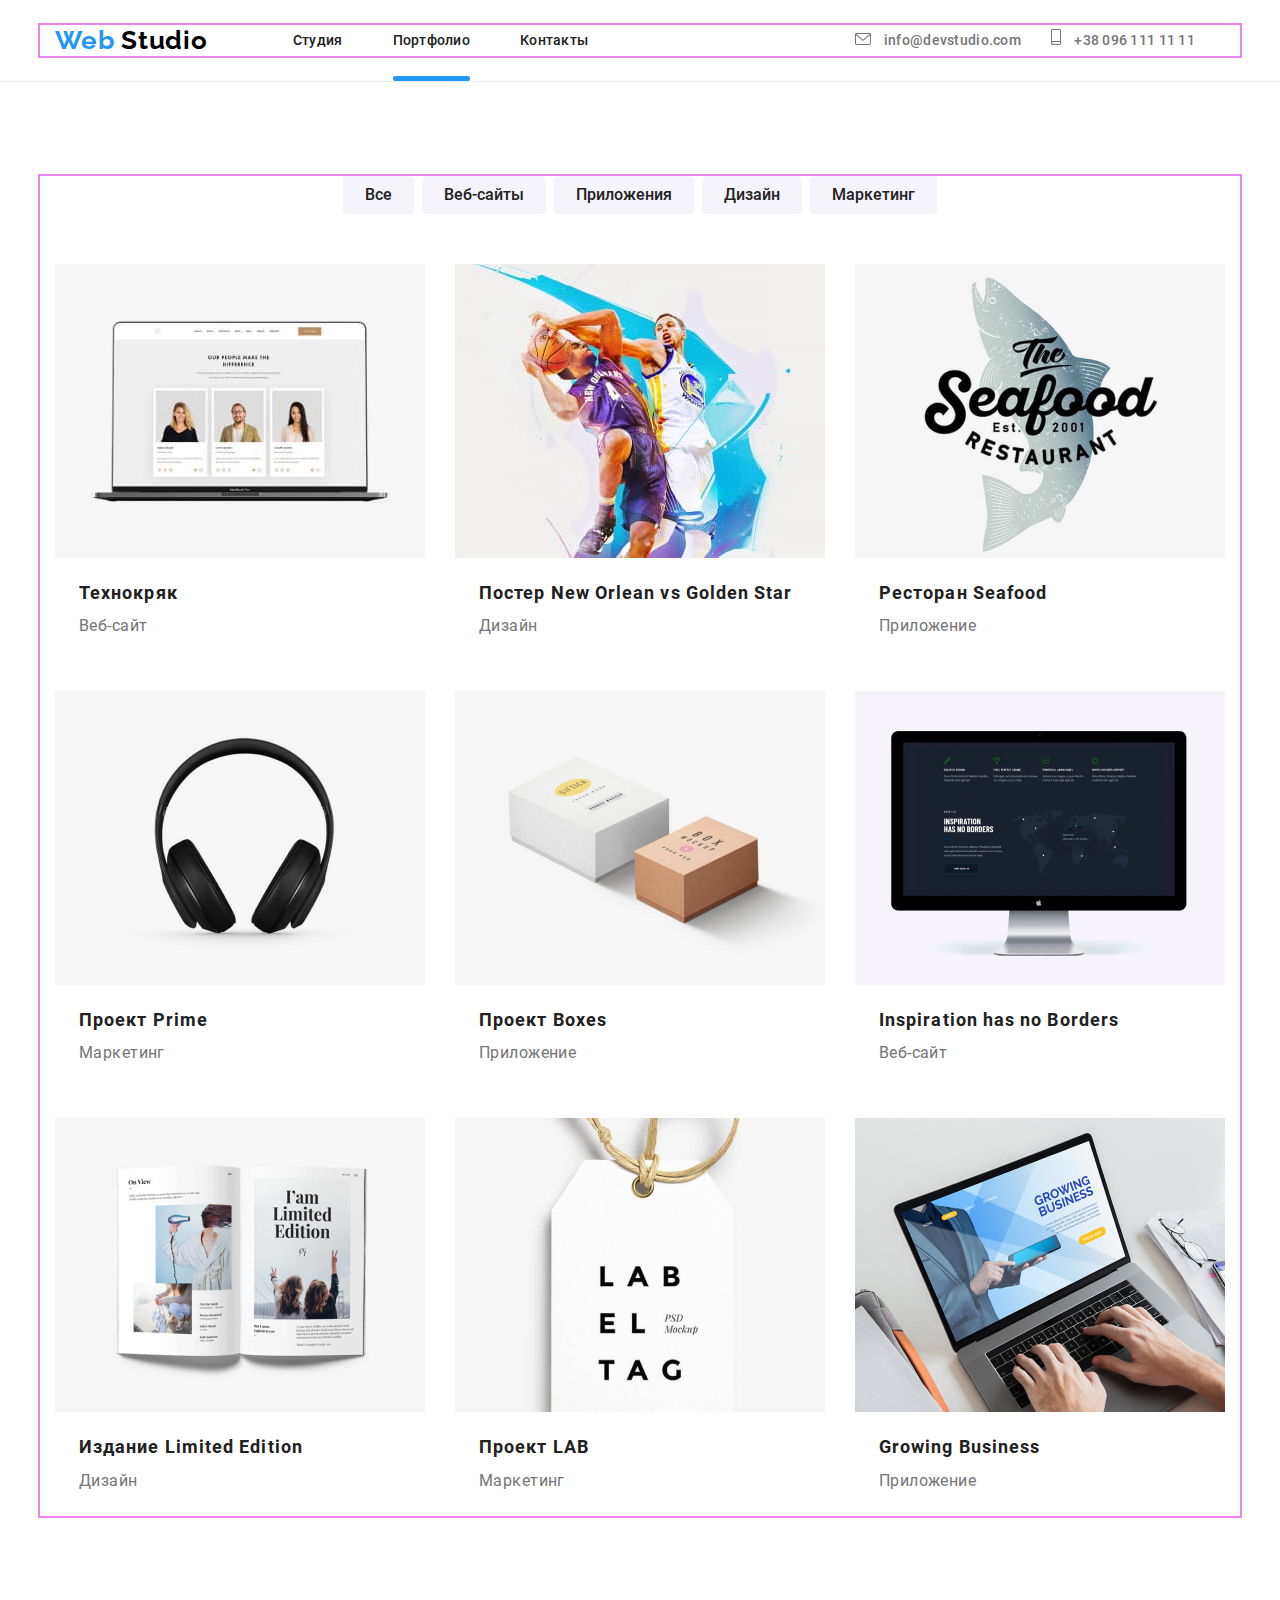
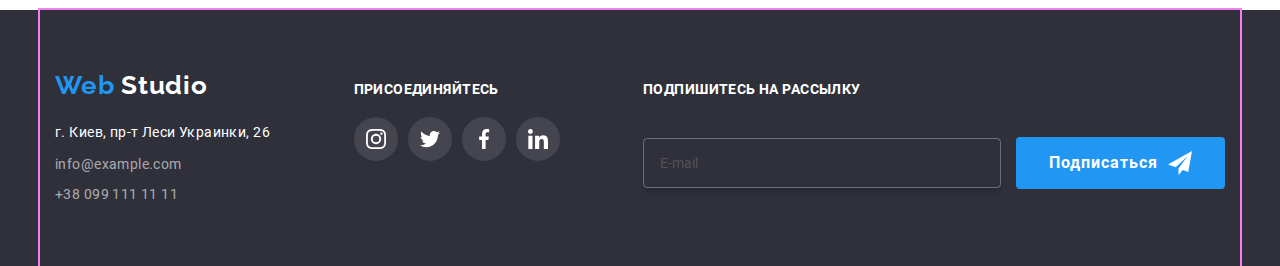
==== commit ae036939: "дз-8" ====
--- a/portfolio.html
+++ b/portfolio.html
@@ -132,34 +132,42 @@
                     src="./images/portfolio/desktop/potrfolio-img-02.jpg"
                     width="450"
                     height="294"
-                    alt="Вэб-сайт Технокряк"
-                  />
-                  </picture>                  
-                  <div class="overlay">
-                    <p class="p-portfolio-long">
-                      Технокряк это современная площадка распространения
-                      коронавируса. Компании используют эту платформу для
-                      цифрового шпионажа и атак на защищённые сервера
-                      конкурентов.
-                    </p>
-                  </div>
-                </div>
-
-                <div class="portfolio-descript">
-                  <h2 class="h2-portfolio">Технокряк</h2>
-                  <p class="p-portfolio-short">Веб-сайт</p>
-                </div>
-              </a>
-            </li>
-            <li class="portfolio-item-work">
-              <a href="" class="portfolio-link">
-                <div class="produkt-thumb">
-                  <img
-                    src="./images/potrfolio-img-03.jpg"
-                    width="370"
+                    alt="Постер New Orlean vs Golden Star"
+                  />
+                  </picture>                  
+                  <div class="overlay">
+                    <p class="p-portfolio-long">
+                      Технокряк это современная площадка распространения
+                      коронавируса. Компании используют эту платформу для
+                      цифрового шпионажа и атак на защищённые сервера
+                      конкурентов.
+                    </p>
+                  </div>
+                </div>
+
+                <div class="portfolio-descript">
+                  <h2 class="h2-portfolio">Постер New Orlean vs Golden Star</h2>
+                  <p class="p-portfolio-short">Дизайн</p>
+                </div>
+              </a>
+            </li>
+            <li class="portfolio-item-work">
+              <a href="" class="portfolio-link">
+                <div class="produkt-thumb">
+                  <picture>
+                    <source srcset="./images/portfolio/desktop/potrfolio-img-03.jpg 1x, ./images/portfolio/desktop/potrfolio-img-03@2x.jpg 2x"
+                    media="(min-width: 1200px)" />
+                    <source srcset="./images/portfolio/tablet/potrfolio-img-03.jpg 1x, ./images/portfolio/desktop/potrfolio-img-03@2x.jpg 2x"
+                    media="(min-width: 768px)" />
+                    <source srcset="./images/portfolio/mobile/potrfolio-img-03.jpg 1x, ./images/portfolio/desktop/potrfolio-img-03@2x.jpg 2x"
+                    media="(max-width: 767px)" />
+                    <img
+                    src="./images/portfolio/desktop/potrfolio-img-01.jpg"
+                    width="450"
                     height="294"
                     alt="Ресторан Seafood"
                   />
+                  </picture>                  
                   <div class="overlay">
                     <p class="p-portfolio-long">
                       Технокряк это современная площадка распространения
@@ -179,12 +187,20 @@
             <li class="portfolio-item-work">
               <a href="" class="portfolio-link">
                 <div class="produkt-thumb">
-                  <img
-                    src="./images/potrfolio-img-04.jpg"
-                    width="370"
+                  <picture>
+                    <source srcset="./images/portfolio/desktop/potrfolio-img-04.jpg 1x, ./images/portfolio/desktop/potrfolio-img-04@2x.jpg 2x"
+                    media="(min-width: 1200px)" />
+                    <source srcset="./images/portfolio/tablet/potrfolio-img-04.jpg 1x, ./images/portfolio/desktop/potrfolio-img-04@2x.jpg 2x"
+                    media="(min-width: 768px)" />
+                    <source srcset="./images/portfolio/mobile/potrfolio-img-04.jpg 1x, ./images/portfolio/desktop/potrfolio-img-04@2x.jpg 2x"
+                    media="(max-width: 767px)" />
+                    <img
+                    src="./images/portfolio/desktop/potrfolio-img-01.jpg"
+                    width="450"
                     height="294"
                     alt="Проект Prime"
                   />
+                  </picture>                  
                   <div class="overlay">
                     <p class="p-portfolio-long">
                       Технокряк это современная площадка распространения
@@ -204,12 +220,20 @@
             <li class="portfolio-item-work">
               <a href="" class="portfolio-link">
                 <div class="produkt-thumb">
-                  <img
-                    src="./images/potrfolio-img-05.jpg"
-                    width="370"
+                  <picture>
+                    <source srcset="./images/portfolio/desktop/potrfolio-img-05.jpg 1x, ./images/portfolio/desktop/potrfolio-img-05@2x.jpg 2x"
+                    media="(min-width: 1200px)" />
+                    <source srcset="./images/portfolio/tablet/potrfolio-img-05.jpg 1x, ./images/portfolio/desktop/potrfolio-img-05@2x.jpg 2x"
+                    media="(min-width: 768px)" />
+                    <source srcset="./images/portfolio/mobile/potrfolio-img-05.jpg 1x, ./images/portfolio/desktop/potrfolio-img-05@2x.jpg 2x"
+                    media="(max-width: 767px)" />
+                    <img
+                    src="./images/portfolio/desktop/potrfolio-img-01.jpg"
+                    width="450"
                     height="294"
                     alt="Проект Boxes"
                   />
+                  </picture>                  
                   <div class="overlay">
                     <p class="p-portfolio-long">
                       Технокряк это современная площадка распространения
@@ -229,12 +253,20 @@
             <li class="portfolio-item-work">
               <a href="" class="portfolio-link">
                 <div class="produkt-thumb">
-                  <img
-                    src="./images/potrfolio-img-06.jpg"
-                    width="370"
+                  <picture>
+                    <source srcset="./images/portfolio/desktop/potrfolio-img-06.jpg 1x, ./images/portfolio/desktop/potrfolio-img-06@2x.jpg 2x"
+                    media="(min-width: 1200px)" />
+                    <source srcset="./images/portfolio/tablet/potrfolio-img-06.jpg 1x, ./images/portfolio/desktop/potrfolio-img-06@2x.jpg 2x"
+                    media="(min-width: 768px)" />
+                    <source srcset="./images/portfolio/mobile/potrfolio-img-06.jpg 1x, ./images/portfolio/desktop/potrfolio-img-06@2x.jpg 2x"
+                    media="(max-width: 767px)" />
+                    <img
+                    src="./images/portfolio/desktop/potrfolio-img-01.jpg"
+                    width="450"
                     height="294"
                     alt="Inspiration has no Borders"
                   />
+                  </picture>                  
                   <div class="overlay">
                     <p class="p-portfolio-long">
                       Технокряк это современная площадка распространения
@@ -254,12 +286,20 @@
             <li class="portfolio-item-work">
               <a href="" class="portfolio-link">
                 <div class="produkt-thumb">
-                  <img
-                    src="./images/potrfolio-img-07.jpg"
-                    width="370"
+                  <picture>
+                    <source srcset="./images/portfolio/desktop/potrfolio-img-07.jpg 1x, ./images/portfolio/desktop/potrfolio-img-07@2x.jpg 2x"
+                    media="(min-width: 1200px)" />
+                    <source srcset="./images/portfolio/tablet/potrfolio-img-07.jpg 1x, ./images/portfolio/desktop/potrfolio-img-07@2x.jpg 2x"
+                    media="(min-width: 768px)" />
+                    <source srcset="./images/portfolio/mobile/potrfolio-img-07.jpg 1x, ./images/portfolio/desktop/potrfolio-img-07@2x.jpg 2x"
+                    media="(max-width: 767px)" />
+                    <img
+                    src="./images/portfolio/desktop/potrfolio-img-01.jpg"
+                    width="450"
                     height="294"
                     alt="Издание Limited Edition"
                   />
+                  </picture>                  
                   <div class="overlay">
                     <p class="p-portfolio-long">
                       Технокряк это современная площадка распространения
@@ -279,12 +319,20 @@
             <li class="portfolio-item-work">
               <a href="" class="portfolio-link">
                 <div class="produkt-thumb">
-                  <img
-                    src="./images/potrfolio-img-08.jpg"
-                    width="370"
+                  <picture>
+                    <source srcset="./images/portfolio/desktop/potrfolio-img-08.jpg 1x, ./images/portfolio/desktop/potrfolio-img-08@2x.jpg 2x"
+                    media="(min-width: 1200px)" />
+                    <source srcset="./images/portfolio/tablet/potrfolio-img-08.jpg 1x, ./images/portfolio/desktop/potrfolio-img-08@2x.jpg 2x"
+                    media="(min-width: 768px)" />
+                    <source srcset="./images/portfolio/mobile/potrfolio-img-08.jpg 1x, ./images/portfolio/desktop/potrfolio-img-08@2x.jpg 2x"
+                    media="(max-width: 767px)" />
+                    <img
+                    src="./images/portfolio/desktop/potrfolio-img-01.jpg"
+                    width="450"
                     height="294"
                     alt="Проект LAB"
                   />
+                  </picture>                  
                   <div class="overlay">
                     <p class="p-portfolio-long">
                       Технокряк это современная площадка распространения
@@ -304,12 +352,20 @@
             <li class="portfolio-item-work">
               <a href="" class="portfolio-link">
                 <div class="produkt-thumb">
-                  <img
-                    src="./images/potrfolio-img-09.jpg"
-                    width="370"
+                  <picture>
+                    <source srcset="./images/portfolio/desktop/potrfolio-img-09.jpg 1x, ./images/portfolio/desktop/potrfolio-img-09@2x.jpg 2x"
+                    media="(min-width: 1200px)" />
+                    <source srcset="./images/portfolio/tablet/potrfolio-img-09.jpg 1x, ./images/portfolio/desktop/potrfolio-img-09@2x.jpg 2x"
+                    media="(min-width: 768px)" />
+                    <source srcset="./images/portfolio/mobile/potrfolio-img-09.jpg 1x, ./images/portfolio/desktop/potrfolio-img-09@2x.jpg 2x"
+                    media="(max-width: 767px)" />
+                    <img
+                    src="./images/portfolio/desktop/potrfolio-img-01.jpg"
+                    width="450"
                     height="294"
                     alt="Growing Business"
                   />
+                  </picture>                  
                   <div class="overlay">
                     <p class="p-portfolio-long">
                       Технокряк это современная площадка распространения
--- a/css/main.min.css
+++ b/css/main.min.css
@@ -1,2 +1,2 @@
-/*! modern-normalize v0.7.0 | MIT License | https://github.com/sindresorhus/modern-normalize */*,*::before,*::after{-webkit-box-sizing:border-box;box-sizing:border-box}:root{-moz-tab-size:4;-o-tab-size:4;tab-size:4}html{line-height:1.15;-webkit-text-size-adjust:100%}body{margin:0}body{font-family:system-ui,-apple-system,"Segoe UI",Roboto,Helvetica,Arial,sans-serif,"Apple Color Emoji","Segoe UI Emoji"}hr{height:0}abbr[title]{-webkit-text-decoration:underline dotted;text-decoration:underline dotted}b,strong{font-weight:bolder}code,kbd,samp,pre{font-family:ui-monospace, SFMono-Regular, Consolas, 'Liberation Mono', Menlo, monospace;font-size:1em}small{font-size:80%}sub,sup{font-size:75%;line-height:0;position:relative;vertical-align:baseline}sub{bottom:-0.25em}sup{top:-0.5em}button,input,optgroup,select,textarea{font-family:inherit;font-size:100%;line-height:1.15;margin:0}button,select{text-transform:none}button,[type='button'],[type='reset'],[type='submit']{-webkit-appearance:button}button::-moz-focus-inner,[type='button']::-moz-focus-inner,[type='reset']::-moz-focus-inner,[type='submit']::-moz-focus-inner{border-style:none;padding:0}button:-moz-focusring,[type='button']:-moz-focusring,[type='reset']:-moz-focusring,[type='submit']:-moz-focusring{outline:1px dotted ButtonText}legend{padding:0}progress{vertical-align:baseline}[type='number']::-webkit-inner-spin-button,[type='number']::-webkit-outer-spin-button{height:auto}[type='search']{-webkit-appearance:textfield;outline-offset:-2px}[type='search']::-webkit-search-decoration{-webkit-appearance:none}::-webkit-file-upload-button{-webkit-appearance:button;font:inherit}summary{display:list-item}@font-face{font-family:'Roboto';font-style:normal;font-weight:400;src:local("Roboto"),local("Roboto-Regular"),url("../fonts/roboto-v20-latin_cyrillic-regular.woff2") format("woff2"),url("../fonts/roboto-v20-latin_cyrillic-regular.woff") format("woff")}@font-face{font-family:'Roboto';font-style:normal;font-weight:500;src:local("Roboto Medium"),local("Roboto-Medium"),url("../fonts/roboto-v20-latin_cyrillic-500.woff2") format("woff2"),url("../fonts/roboto-v20-latin_cyrillic-500.woff") format("woff")}@font-face{font-family:'Roboto';font-style:normal;font-weight:700;src:local("Roboto Bold"),local("Roboto-Bold"),url("../fonts/roboto-v20-latin_cyrillic-700.woff2") format("woff2"),url("../fonts/roboto-v20-latin_cyrillic-700.woff") format("woff")}@font-face{font-family:'Raleway';font-style:normal;font-weight:400;src:local(""),url("../fonts/raleway-v17-latin_cyrillic-regular.woff2") format("woff2"),url("../fonts/raleway-v17-latin_cyrillic-regular.woff") format("woff")}@font-face{font-family:'Raleway';font-style:normal;font-weight:700;src:local(""),url("../fonts/raleway-v17-latin_cyrillic-700.woff2") format("woff2"),url("../fonts/raleway-v17-latin_cyrillic-700.woff") format("woff")}body{font-family:"Roboto", sans-serif;font-style:normal;font-weight:normal;font-size:14px;line-height:1.625;letter-spacing:0.03em;color:#757575;background:#fff}.container{width:100%;padding-left:15px;padding-right:15px;margin-left:auto;margin-right:auto;outline:2px solid red}@media (min-width: 480px){.container{width:480px;outline:2px solid yellow}}@media (min-width: 768px){.container{width:768px;outline:2px solid green}}@media (min-width: 1200px){.container{width:1200px;outline:2px solid violet}}img{display:block;max-width:100%;height:auto;margin-left:auto;margin-right:auto}.unmark{list-style:none;padding:0;margin:0}@media (min-width: 768px){.flexbox{display:-webkit-box;display:-ms-flexbox;display:flex;-webkit-box-pack:end;-ms-flex-pack:end;justify-content:flex-end;-webkit-box-align:center;-ms-flex-align:center;align-items:center}}.section{padding-top:60px;padding-bottom:60px}@media (min-width: 1200px){.section{padding-top:94px;padding-bottom:94px}}.button-main{font-weight:bold;font-size:16px;line-height:1.875;display:inline-block;-webkit-box-align:center;-ms-flex-align:center;align-items:center;text-align:center;letter-spacing:0.06em;color:#fff;background:#2196f3;border:1px solid transparent;border-radius:4px;min-width:200px;padding:10px 32px;-webkit-transition:background-color 250ms cubic-bezier(0.4, 0, 0.2, 1),color 250ms cubic-bezier(0.4, 0, 0.2, 1);transition:background-color 250ms cubic-bezier(0.4, 0, 0.2, 1),color 250ms cubic-bezier(0.4, 0, 0.2, 1)}.button-main:hover,.button-main:focus{background:#fff;color:#2196f3}.button-portfolio{padding:6px 22px;font-weight:500;font-size:16px;line-height:1.625;text-align:center;color:#212121;background-color:#f5f4fa;border:none;border-radius:4px;-webkit-transition:background-color 250ms cubic-bezier(0.4, 0, 0.2, 1),color 250ms cubic-bezier(0.4, 0, 0.2, 1);transition:background-color 250ms cubic-bezier(0.4, 0, 0.2, 1),color 250ms cubic-bezier(0.4, 0, 0.2, 1)}@media screen and (max-width: 767px){.button-portfolio{margin-bottom:15px}}.button-portfolio:hover,.button-portfolio:focus{color:#fff;background-color:#2196f3;-webkit-box-shadow:0px 3px 1px rgba(0,0,0,0.1),0px 1px 2px rgba(0,0,0,0.08),0px 2px 2px rgba(0,0,0,0.12);box-shadow:0px 3px 1px rgba(0,0,0,0.1),0px 1px 2px rgba(0,0,0,0.08),0px 2px 2px rgba(0,0,0,0.12);border-radius:4px}.footer-subscribe-button{margin-top:20px;font-weight:bold;font-size:16px;line-height:1.875;display:-webkit-inline-box;display:-ms-inline-flexbox;display:inline-flex;-webkit-box-align:center;-ms-flex-align:center;align-items:center;text-align:center;letter-spacing:0.06em;color:#fff;background:#2196f3;border:1px solid transparent;border-radius:4px;min-width:200px;padding:10px 32px;-webkit-transition:background-color 250ms cubic-bezier(0.4, 0, 0.2, 1),color 250ms cubic-bezier(0.4, 0, 0.2, 1);transition:background-color 250ms cubic-bezier(0.4, 0, 0.2, 1),color 250ms cubic-bezier(0.4, 0, 0.2, 1)}.footer-subscribe-button::after{content:"";display:inline-block;margin-left:10px;width:24px;height:24px;background-image:url(../images/icon-send.svg)}button.close{position:absolute;top:8px;right:8px;width:30px;height:30px;background-color:#fff;border:1px solid rgba(0,0,0,0.1);border-radius:50%;display:-webkit-inline-box;display:-ms-inline-flexbox;display:inline-flex;-webkit-box-pack:center;-ms-flex-pack:center;justify-content:center;-webkit-box-align:center;-ms-flex-align:center;align-items:center;cursor:pointer}button.close:hover .close-icon,button.close:focus .close-icon{fill:#2196f3}.button-form{font-weight:bold;font-size:16px;line-height:1.875;display:inline-block;-webkit-box-align:center;-ms-flex-align:center;align-items:center;text-align:center;letter-spacing:0.06em;color:#fff;background:#2196f3;border:1px solid transparent;border-radius:4px;min-width:200px;padding:10px;-webkit-box-shadow:0px 4px 4px rgba(0,0,0,0.15);box-shadow:0px 4px 4px rgba(0,0,0,0.15)}.center-button{text-align:center}.logo{font-family:"Raleway", sans-serif;font-style:normal;font-weight:bold;font-size:24px;line-height:1.166;letter-spacing:0.03em;color:#2196f3;text-decoration:none}@media (min-width: 1200px){.logo{font-size:26px;line-height:1.192}}.logo-span-black{color:#000000;margin-right:85px}.logo-span-white{color:#fff}.logo-footer-position{display:block;margin-bottom:20px}.logo-mobile-enable{display:block}@media (min-width: 768px){.logo-mobile-enable{display:none}}.navigation{display:-webkit-box;display:-ms-flexbox;display:flex;-webkit-box-align:center;-ms-flex-align:center;align-items:center;margin-right:auto}.menu-list{display:-webkit-box;display:-ms-flexbox;display:flex}.menu-item:not(:last-child){margin-right:50px}.menu-link{font-weight:500;line-height:1.143;letter-spacing:0.02em;color:#212121;text-decoration:none;-webkit-transition:color 250ms cubic-bezier(0.4, 0, 0.2, 1);transition:color 250ms cubic-bezier(0.4, 0, 0.2, 1)}.menu-link:hover,.menu-link:focus{color:#2196f3}.menu-link-active{position:relative}.menu-link-active::after{content:"";display:block;width:100%;height:5px;background-color:#2196f3;border-radius:2px;position:absolute;left:0;bottom:0;top:44px}.social-icons-list{display:-webkit-box;display:-ms-flexbox;display:flex;padding-bottom:24px;-webkit-box-pack:center;-ms-flex-pack:center;justify-content:center}.social-icons-item:not(:last-child){margin-right:10px}.social-icons-link{display:-webkit-inline-box;display:-ms-inline-flexbox;display:inline-flex;-webkit-box-align:center;-ms-flex-align:center;align-items:center;-webkit-box-pack:center;-ms-flex-pack:center;justify-content:center;border-radius:50%;width:44px;height:44px;-webkit-transition:background-color 250ms cubic-bezier(0.4, 0, 0.2, 1),fill 250ms cubic-bezier(0.4, 0, 0.2, 1);transition:background-color 250ms cubic-bezier(0.4, 0, 0.2, 1),fill 250ms cubic-bezier(0.4, 0, 0.2, 1)}.social-icons-link:hover,.social-icons-link:focus{background-color:#2196f3}.social-icons-link:hover .social-icon,.social-icons-link:focus .social-icon{fill:#fff}.social-icon{fill:#afb1b8}.social-list{display:-webkit-box;display:-ms-flexbox;display:flex;padding-bottom:24px;-webkit-box-pack:center;-ms-flex-pack:center;justify-content:center}.social-item:not(:last-child){margin-right:10px}.social-icons-list-footer{display:-webkit-box;display:-ms-flexbox;display:flex;-webkit-box-pack:center;-ms-flex-pack:center;justify-content:center}.social-icons-item-footer:not(:last-child){margin-right:10px}.social-icons-link-footer{display:-webkit-inline-box;display:-ms-inline-flexbox;display:inline-flex;-webkit-box-align:center;-ms-flex-align:center;align-items:center;-webkit-box-pack:center;-ms-flex-pack:center;justify-content:center;border-radius:50%;width:44px;height:44px;background:rgba(255,255,255,0.1);-webkit-transition:fill 250ms cubic-bezier(0.4, 0, 0.2, 1);transition:fill 250ms cubic-bezier(0.4, 0, 0.2, 1);-webkit-transition:background-color 250ms cubic-bezier(0.4, 0, 0.2, 1);transition:background-color 250ms cubic-bezier(0.4, 0, 0.2, 1)}.social-icons-link-footer:hover,.social-icons-link-footer:focus{background-color:#2196f3}.social-icons-link-footer:hover .social-icon,.social-icons-link-footer:focus .social-icon{fill:#fff}.social-icon-footer{fill:#fff}.social-list-footer{display:-webkit-box;display:-ms-flexbox;display:flex}.social-item-footer:not(:last-child){margin-right:10px}.backdrop{position:fixed;top:0;left:0;width:100%;height:100%;background-color:rgba(0,0,0,0.2);opacity:1;-webkit-transition:opacity 250ms cubic-bezier(0.4, 0, 0.2, 1);transition:opacity 250ms cubic-bezier(0.4, 0, 0.2, 1)}.backdrop.is-hidden{opacity:0;pointer-events:none}.backdrop.is-hidden .modal{-webkit-transform:translate(-50%, -50%) scale(0.1);transform:translate(-50%, -50%) scale(0.1)}.overlay{position:absolute;top:0;left:0;-webkit-transform:translateY(100%);transform:translateY(100%);-webkit-transition:-webkit-transform 250ms cubic-bezier(0.4, 0, 0.2, 1);transition:-webkit-transform 250ms cubic-bezier(0.4, 0, 0.2, 1);transition:transform 250ms cubic-bezier(0.4, 0, 0.2, 1);transition:transform 250ms cubic-bezier(0.4, 0, 0.2, 1), -webkit-transform 250ms cubic-bezier(0.4, 0, 0.2, 1)}.close-icon{-webkit-transition:fill 250ms cubic-bezier(0.4, 0, 0.2, 1);transition:fill 250ms cubic-bezier(0.4, 0, 0.2, 1)}.modal{padding:40px;position:absolute;width:528px;height:581px;background-color:white;top:50%;left:50%;-webkit-transform:translate(-50%, -50%) scale(1);transform:translate(-50%, -50%) scale(1);-webkit-box-shadow:0px 1px 3px rgba(0,0,0,0.12),0px 1px 1px rgba(0,0,0,0.14),0px 2px 1px rgba(0,0,0,0.2);box-shadow:0px 1px 3px rgba(0,0,0,0.12),0px 1px 1px rgba(0,0,0,0.14),0px 2px 1px rgba(0,0,0,0.2);border-radius:4px;-webkit-transition:-webkit-transform 250ms cubic-bezier(0.4, 0, 0.2, 1);transition:-webkit-transform 250ms cubic-bezier(0.4, 0, 0.2, 1);transition:transform 250ms cubic-bezier(0.4, 0, 0.2, 1);transition:transform 250ms cubic-bezier(0.4, 0, 0.2, 1), -webkit-transform 250ms cubic-bezier(0.4, 0, 0.2, 1)}.form{position:relative;display:block;margin-bottom:10px;font-weight:400;font-size:12px;line-height:1.167;letter-spacing:0.01em}.modal-text{display:block;margin-bottom:30px;text-align:center;font-weight:700;font-size:20px;line-height:1.15;letter-spacing:0.03em;color:#212121}.form-box{position:relative;margin-top:4px}.form-label{margin-bottom:10px;display:block;font-weight:400;font-size:12px;line-height:1.167;letter-spacing:0.01em}.form-input,.comment{padding-left:42px;width:100%;height:40px;border:1px solid rgba(33,33,33,0.2);border-radius:4px;outline:none}.form-input:focus,.comment:focus{outline:none;border-color:#2196f3}.form-input:focus+.form-icon{fill:#2196f3}.form-icon{position:absolute;top:50%;left:12px;-webkit-transform:translateY(-50%);transform:translateY(-50%)}.comment{resize:none;width:100%;height:120px;margin-top:4px;padding:12px 16px}::-webkit-input-placeholder{color:rgba(117,117,117,0.5)}:-ms-input-placeholder{color:rgba(117,117,117,0.5)}::-ms-input-placeholder{color:rgba(117,117,117,0.5)}::placeholder{color:rgba(117,117,117,0.5)}.policy-label{display:-webkit-box;display:-ms-flexbox;display:flex;-webkit-box-pack:center;-ms-flex-pack:center;justify-content:center;-webkit-box-align:center;-ms-flex-align:center;align-items:center;margin-top:20px;margin-bottom:30px}.check-icon{display:inline-block;width:16px;height:15px;margin-right:7px;border:2px solid #151515;border-radius:2px;-webkit-transition:background-color 250ms cubic-bezier(0.4, 0, 0.2, 1);transition:background-color 250ms cubic-bezier(0.4, 0, 0.2, 1)}.checkbox-policy{-webkit-appearance:none;-moz-appearance:none;appearance:none}.checkbox-policy:checked+.check-icon{border-color:#2196f3;background-color:#2196f3;background-image:url(../images/icon-check.svg);background-size:contain;background-origin:border-box}.policy{font-weight:400;font-size:14px;line-height:1.714;letter-spacing:0.03em}.hero{display:-webkit-box;display:-ms-flexbox;display:flex;text-align:center;padding-top:118px;padding-bottom:118px;background:#2f303a;background-image:-webkit-gradient(linear, left top, left bottom, from(rgba(47,48,58,0.4)), to(rgba(47,48,58,0.4))),url(../images/background/img-hero-background-480.jpg);background-image:linear-gradient(rgba(47,48,58,0.4), rgba(47,48,58,0.4)),url(../images/background/img-hero-background-480.jpg);max-width:480px;height:400px;background-repeat:no-repeat;background-position:top left, top right, center;margin-left:auto;margin-right:auto}@media screen and (min-device-pixel-ratio: 2), screen and (-webkit-min-device-pixel-ratio: 2), screen and (min-resolution: 192dpi), screen and (min-resolution: 2dppx){.hero{background-image:-webkit-gradient(linear, left top, left bottom, from(rgba(47,48,58,0.4)), to(rgba(47,48,58,0.4))),url(../images/background/img-hero-background-480@2x.jpg);background-image:linear-gradient(rgba(47,48,58,0.4), rgba(47,48,58,0.4)),url(../images/background/img-hero-background-480@2x.jpg);max-width:480px;height:400px}}@media (min-width: 768px){.hero{background-image:-webkit-gradient(linear, left top, left bottom, from(rgba(47,48,58,0.4)), to(rgba(47,48,58,0.4))),url(../images/background/img-hero-background-768.jpg);background-image:linear-gradient(rgba(47,48,58,0.4), rgba(47,48,58,0.4)),url(../images/background/img-hero-background-768.jpg);max-width:768px;height:400px}}@media screen and (min-width: 768px) and (min-device-pixel-ratio: 2), screen and (min-width: 768px) and (-webkit-min-device-pixel-ratio: 2), screen and (min-width: 768px) and (min-resolution: 192dpi), screen and (min-width: 768px) and (min-resolution: 2dppx){.hero{background-image:-webkit-gradient(linear, left top, left bottom, from(rgba(47,48,58,0.4)), to(rgba(47,48,58,0.4))),url(../images/background/img-hero-background-768@2x.jpg);background-image:linear-gradient(rgba(47,48,58,0.4), rgba(47,48,58,0.4)),url(../images/background/img-hero-background-768@2x.jpg);max-width:768px;height:400px}}@media (min-width: 1200px){.hero{background-image:-webkit-gradient(linear, left top, left bottom, from(rgba(47,48,58,0.4)), to(rgba(47,48,58,0.4))),url(../images/background/img-hero-background-1200.png);background-image:linear-gradient(rgba(47,48,58,0.4), rgba(47,48,58,0.4)),url(../images/background/img-hero-background-1200.png);max-width:1600px;height:600px;padding-top:200px;padding-bottom:200px}}@media screen and (min-width: 1200px) and (min-device-pixel-ratio: 2), screen and (min-width: 1200px) and (-webkit-min-device-pixel-ratio: 2), screen and (min-width: 1200px) and (min-resolution: 192dpi), screen and (min-width: 1200px) and (min-resolution: 2dppx){.hero{background-image:-webkit-gradient(linear, left top, left bottom, from(rgba(47,48,58,0.4)), to(rgba(47,48,58,0.4))),url(../images/background/img-hero-background-1200@2x.png);background-image:linear-gradient(rgba(47,48,58,0.4), rgba(47,48,58,0.4)),url(../images/background/img-hero-background-1200@2x.png);max-width:1600px;height:600px}}.page-title{font-family:"Roboto", sans-serif;font-style:normal;font-weight:900;font-size:26px;line-height:1.615;text-align:center;letter-spacing:0.06em;text-transform:uppercase;color:#fff;margin-top:0;margin-bottom:30px}@media (min-width: 1200px){.page-title{font-size:44px;line-height:1.364}}.header-hide{display:none}@media (min-width: 768px){.header-hide{display:-webkit-box;display:-ms-flexbox;display:flex}}.page-header{padding:25px 0}.contacts-link{font-weight:500;font-size:14px;line-height:1.143;letter-spacing:0.02em;color:#757575;text-decoration:none;-webkit-transition:color 250ms cubic-bezier(0.4, 0, 0.2, 1);transition:color 250ms cubic-bezier(0.4, 0, 0.2, 1)}.contacts-link:hover,.contacts-link:focus{color:#2196f3}.mail-link-header{margin-right:30px}@media screen and (min-width: 768px) and (max-width: 1199px){.mail-link-header{margin-right:0px}}.icon-header{-webkit-box-align:end;-ms-flex-align:end;align-items:flex-end;margin-right:10px;fill:currentColor}.header-contacts{display:-webkit-box;display:-ms-flexbox;display:flex}@media screen and (min-width: 768px) and (max-width: 1199px){.header-contacts{display:block}}.section-futures{padding-top:94px;padding-bottom:0}.h2-title{margin-top:0;margin-bottom:30px;font-weight:bold;font-size:36px;line-height:1.167;text-align:center;color:#212121}@media (min-width: 1200px){.h2-title{margin-bottom:50px}}.h3-title-features{margin-top:30px;margin-bottom:10px;font-size:14px;font-weight:bold;line-height:1.143;text-transform:uppercase;color:#212121}.p-title-features{margin-top:0;margin-bottom:0}@media (min-width: 768px){.futures-list{display:-webkit-box;display:-ms-flexbox;display:flex;-ms-flex-wrap:wrap;flex-wrap:wrap}}@media (min-width: 1200px){.futures-list{display:-webkit-box;display:-ms-flexbox;display:flex;-ms-flex-wrap:nowrap;flex-wrap:nowrap}}@media screen and (max-width: 767px){.futures-item:not(:last-child){margin-bottom:30px}}@media screen and (min-width: 768px) and (max-width: 1199px){.futures-item{width:calc((100% - 30px) / 2);margin-right:30px;margin-bottom:30px}.futures-item:nth-child(2n){margin-right:0px}.futures-item:nth-last-child(-n+2){margin-bottom:0px}}@media (min-width: 1200px){.futures-item{width:calc((100% - 30px * 3) / 4);margin-right:30px;margin-bottom:0}}.futures-icon{height:120px;background-color:#f5f4fa;text-align:center;padding:25px}@media (min-width: 768px){.futures-icon{padding:25px 100px}}@media (min-width: 1200px){.futures-icon{padding:25px 100px}}.about-us{display:none}@media (min-width: 1200px){.about-us{display:block}}.about-us-list{display:-webkit-box;display:-ms-flexbox;display:flex}.about-us-item{width:calc((100% - 30px * 2) / 3);margin-right:30px;position:relative}.h3-title-working{margin-top:0;margin-bottom:0;padding-top:27px;padding-bottom:27px;font-weight:700;line-height:1.143;text-align:center;text-transform:uppercase;color:#fff;position:absolute;bottom:0;background-color:rgba(47,48,58,0.8);width:100%}.h3-title-team{margin-top:30px;margin-bottom:10px;font-weight:500;font-size:16px;line-height:1.188;text-align:center;color:#212121}.team-box{background:#f5f4fa}@media (min-width: 1200px){.team-box{margin-top:60px}}.p-title-team{margin-top:0;margin-bottom:16px;font-size:16px;line-height:1.188;text-align:center}@media (min-width: 768px){.team-list{display:-webkit-box;display:-ms-flexbox;display:flex;-ms-flex-wrap:wrap;flex-wrap:wrap}}.team-item{margin-bottom:30px;width:100%;margin-right:30px;padding-bottom:24px;background-color:#fff;-webkit-box-shadow:0px 1px 3px rgba(0,0,0,0.12),0px 1px 1px rgba(0,0,0,0.14),0px 2px 1px rgba(0,0,0,0.2);box-shadow:0px 1px 3px rgba(0,0,0,0.12),0px 1px 1px rgba(0,0,0,0.14),0px 2px 1px rgba(0,0,0,0.2);border-radius:0px 0px 4px 4px}@media screen and (min-width: 768px) and (max-width: 1199px){.team-item{width:calc((100% - 30px) / 2)}.team-item:nth-child(2n){margin-right:0}.team-item:nth-last-child(-n+2){margin-bottom:60px}}@media (min-width: 1200px){.team-item{width:calc((100% - 30px * 3) / 4)}.team-item:nth-child(4n){margin-right:0}}.clients-list{display:-webkit-box;display:-ms-flexbox;display:flex;-ms-flex-wrap:wrap;flex-wrap:wrap}.clients-item{text-align:center}@media screen and (max-width: 767px){.clients-item{width:calc((100% - 30px) / 2);margin-right:30px;margin-bottom:30px}.clients-item:nth-child(2n){margin-right:0}.clients-item:nth-last-child(-n+2){margin-bottom:0px}}@media screen and (min-width: 768px) and (max-width: 1199px){.clients-item{width:calc((100% - 30px * 2) / 3);margin-right:30px;margin-bottom:30px}.clients-item:nth-child(3n){margin-right:0}.clients-item:nth-last-child(-n+3){margin-bottom:0px}}@media (min-width: 1200px){.clients-item{width:calc((100% - 30px * 5) / 6);margin-right:30px}.clients-item:nth-child(6n){margin-right:0}}.clients-link{display:-webkit-inline-box;display:-ms-inline-flexbox;display:inline-flex;-webkit-box-pack:center;-ms-flex-pack:center;justify-content:center;-webkit-box-align:center;-ms-flex-align:center;align-items:center;width:100%;height:90px;border:1px solid #afb1b8;border-radius:4px;-webkit-transition:border 250ms cubic-bezier(0.4, 0, 0.2, 1);transition:border 250ms cubic-bezier(0.4, 0, 0.2, 1)}.clients-link:hover,.clients-link:focus{border:1px solid #2196f3}.clients-link:hover .clients-icon,.clients-link:focus .clients-icon{fill:#2196f3}.clients-icon{fill:#afb1b8;-webkit-transition:fill 250ms cubic-bezier(0.4, 0, 0.2, 1);transition:fill 250ms cubic-bezier(0.4, 0, 0.2, 1)}.b-footer{display:block;margin-bottom:20px;font-weight:bold;font-size:14px;line-height:1.143;letter-spacing:0.03em;text-transform:uppercase;color:#fff}.footer-bg{background:#2f303a}.footer-box{display:block;-ms-flex-wrap:wrap;flex-wrap:wrap;text-align:center;-ms-flex-pack:distribute;justify-content:space-around;padding-top:60px;padding-bottom:60px}@media (min-width: 768px){.footer-box{display:-webkit-box;display:-ms-flexbox;display:flex;-ms-flex-pack:distribute;justify-content:space-around;-webkit-box-align:baseline;-ms-flex-align:baseline;align-items:baseline;padding-top:60px;padding-bottom:60px}}@media (min-width: 1200px){.footer-box{display:-webkit-box;display:-ms-flexbox;display:flex;text-align:start;-webkit-box-pack:justify;-ms-flex-pack:justify;justify-content:space-between;-webkit-box-align:baseline;-ms-flex-align:baseline;align-items:baseline;padding-top:60px;padding-bottom:60px}}@media screen and (max-width: 767px){.footer-item-2{margin-top:60px}}.footer-subscribe{display:block;margin-top:60px}@media screen and (min-width: 768px) and (max-width: 1199px){.footer-subscribe{-ms-flex-preferred-size:450px;flex-basis:450px}}@media screen and (min-width: 1200px){.footer-subscribe{margin-top:0px}}.footer-subscribe-form{display:block}.footer-subscribe-input{width:100%;height:50px;padding-left:16px;margin-right:12px;border:1px solid rgba(255,255,255,0.3);-webkit-box-shadow:0px 4px 4px rgba(0,0,0,0.15);box-shadow:0px 4px 4px rgba(0,0,0,0.15);border-radius:4px;background-color:inherit;-webkit-transition:border-color 250ms cubic-bezier(0.4, 0, 0.2, 1);transition:border-color 250ms cubic-bezier(0.4, 0, 0.2, 1)}@media (min-width: 768px){.footer-subscribe-input{width:100%}}@media (min-width: 1200px){.footer-subscribe-input{width:358px}}.footer-subscribe-input:focus{outline:none;color:#fff;border-color:#fff}.address-list{font-style:normal}.address-item:not(:last-child){margin-bottom:8px}.contacts-link-footer{line-height:1, 714;color:rgba(255,255,255,0.6);text-decoration:none;-webkit-transition:color 250ms cubic-bezier(0.4, 0, 0.2, 1);transition:color 250ms cubic-bezier(0.4, 0, 0.2, 1)}.contacts-link-footer:hover,.contacts-link-footer:focus{color:#2196f3}.address-link-footer{line-height:1.714;color:#fff;text-decoration:none;-webkit-transition:color 250ms cubic-bezier(0.4, 0, 0.2, 1);transition:color 250ms cubic-bezier(0.4, 0, 0.2, 1)}.address-link-footer:hover,.address-link-footer:focus{color:#2196f3}.h2-portfolio{margin-top:0;margin-bottom:4px;font-weight:bold;font-size:18px;line-height:2x;letter-spacing:0.06em;color:#212121}.p-portfolio-short{margin-top:0;margin-bottom:0;font-size:16px;line-height:1.875;color:#757575}.p-portfolio-long{font-weight:400;font-size:18px;line-height:1.556;color:#fff;margin:0;letter-spacing:0.03em;background-color:rgba(33,150,243,0.9);padding:77px 24px}@media (min-width: 1200px){.p-portfolio-long{padding:65px 24px}}.portfolio-link{text-decoration:none}.portfolio-link:hover,.portfolio-link:focus{color:#2196f3}.portfolio-link:hover .overlay,.portfolio-link:focus .overlay{-webkit-transform:translateY(0);transform:translateY(0)}.produkt-thumb{position:relative;overflow:hidden}.portfolio-list-work{display:-webkit-box;display:-ms-flexbox;display:flex;-ms-flex-wrap:wrap;flex-wrap:wrap}@media screen and (min-width: 768px) and (max-width: 1199px){.portfolio-item-work{width:calc((100% - 30px) / 2);margin-right:30px;margin-bottom:30px}.portfolio-item-work:nth-child(2n){margin-right:0}.portfolio-item-work:nth-last-child(-n+1){margin-bottom:0}}@media screen and (min-width: 1200px){.portfolio-item-work{width:calc((100% - 30px * 2) / 3);margin-right:30px;margin-bottom:30px}.portfolio-item-work:nth-child(3n){margin-right:0}.portfolio-item-work:nth-last-child(-n+3){margin-bottom:0}}.portfolio-item-work:hover,.portfolio-item-work:focus{-webkit-box-shadow:0px 1px 1px rgba(0,0,0,0.12),0px 4px 4px rgba(0,0,0,0.06),1px 4px 6px rgba(0,0,0,0.16);box-shadow:0px 1px 1px rgba(0,0,0,0.12),0px 4px 4px rgba(0,0,0,0.06),1px 4px 6px rgba(0,0,0,0.16)}.portfolio-descript{padding-top:20px;padding-bottom:20px;padding-left:24px;padding-right:24px}.portfolio-filter-list{display:-webkit-box;display:-ms-flexbox;display:flex;-ms-flex-wrap:wrap;flex-wrap:wrap;-webkit-box-pack:center;-ms-flex-pack:center;justify-content:center;margin-bottom:50px}@media screen and (max-width: 767px){.portfolio-filter-list{-webkit-box-pack:start;-ms-flex-pack:start;justify-content:start}}.portfolio-filter-item:not(:last-child){margin-right:8px}
+/*! modern-normalize v0.7.0 | MIT License | https://github.com/sindresorhus/modern-normalize */*,*::before,*::after{-webkit-box-sizing:border-box;box-sizing:border-box}:root{-moz-tab-size:4;-o-tab-size:4;tab-size:4}html{line-height:1.15;-webkit-text-size-adjust:100%}body{margin:0}body{font-family:system-ui,-apple-system,"Segoe UI",Roboto,Helvetica,Arial,sans-serif,"Apple Color Emoji","Segoe UI Emoji"}hr{height:0}abbr[title]{-webkit-text-decoration:underline dotted;text-decoration:underline dotted}b,strong{font-weight:bolder}code,kbd,samp,pre{font-family:ui-monospace, SFMono-Regular, Consolas, 'Liberation Mono', Menlo, monospace;font-size:1em}small{font-size:80%}sub,sup{font-size:75%;line-height:0;position:relative;vertical-align:baseline}sub{bottom:-0.25em}sup{top:-0.5em}button,input,optgroup,select,textarea{font-family:inherit;font-size:100%;line-height:1.15;margin:0}button,select{text-transform:none}button,[type='button'],[type='reset'],[type='submit']{-webkit-appearance:button}button::-moz-focus-inner,[type='button']::-moz-focus-inner,[type='reset']::-moz-focus-inner,[type='submit']::-moz-focus-inner{border-style:none;padding:0}button:-moz-focusring,[type='button']:-moz-focusring,[type='reset']:-moz-focusring,[type='submit']:-moz-focusring{outline:1px dotted ButtonText}legend{padding:0}progress{vertical-align:baseline}[type='number']::-webkit-inner-spin-button,[type='number']::-webkit-outer-spin-button{height:auto}[type='search']{-webkit-appearance:textfield;outline-offset:-2px}[type='search']::-webkit-search-decoration{-webkit-appearance:none}::-webkit-file-upload-button{-webkit-appearance:button;font:inherit}summary{display:list-item}@font-face{font-family:'Roboto';font-style:normal;font-weight:400;src:local("Roboto"),local("Roboto-Regular"),url("../fonts/roboto-v20-latin_cyrillic-regular.woff2") format("woff2"),url("../fonts/roboto-v20-latin_cyrillic-regular.woff") format("woff")}@font-face{font-family:'Roboto';font-style:normal;font-weight:500;src:local("Roboto Medium"),local("Roboto-Medium"),url("../fonts/roboto-v20-latin_cyrillic-500.woff2") format("woff2"),url("../fonts/roboto-v20-latin_cyrillic-500.woff") format("woff")}@font-face{font-family:'Roboto';font-style:normal;font-weight:700;src:local("Roboto Bold"),local("Roboto-Bold"),url("../fonts/roboto-v20-latin_cyrillic-700.woff2") format("woff2"),url("../fonts/roboto-v20-latin_cyrillic-700.woff") format("woff")}@font-face{font-family:'Raleway';font-style:normal;font-weight:400;src:local(""),url("../fonts/raleway-v17-latin_cyrillic-regular.woff2") format("woff2"),url("../fonts/raleway-v17-latin_cyrillic-regular.woff") format("woff")}@font-face{font-family:'Raleway';font-style:normal;font-weight:700;src:local(""),url("../fonts/raleway-v17-latin_cyrillic-700.woff2") format("woff2"),url("../fonts/raleway-v17-latin_cyrillic-700.woff") format("woff")}body{font-family:"Roboto", sans-serif;font-style:normal;font-weight:normal;font-size:14px;line-height:1.625;letter-spacing:0.03em;color:#757575;background:#fff}.container{width:100%;padding-left:15px;padding-right:15px;margin-left:auto;margin-right:auto;outline:2px solid red}@media (min-width: 480px){.container{width:480px;outline:2px solid yellow}}@media (min-width: 768px){.container{width:768px;outline:2px solid green}}@media (min-width: 1200px){.container{width:1200px;outline:2px solid violet}}img{display:block;max-width:100%;height:auto;margin-left:auto;margin-right:auto}.unmark{list-style:none;padding:0;margin:0}@media (min-width: 768px){.flexbox{display:-webkit-box;display:-ms-flexbox;display:flex;-webkit-box-pack:end;-ms-flex-pack:end;justify-content:flex-end;-webkit-box-align:center;-ms-flex-align:center;align-items:center}}.section{padding-top:60px;padding-bottom:60px}@media (min-width: 1200px){.section{padding-top:94px;padding-bottom:94px}}.button-main{font-weight:bold;font-size:16px;line-height:1.875;display:inline-block;-webkit-box-align:center;-ms-flex-align:center;align-items:center;text-align:center;letter-spacing:0.06em;color:#fff;background:#2196f3;border:1px solid transparent;border-radius:4px;min-width:200px;padding:10px 32px;-webkit-transition:background-color 250ms cubic-bezier(0.4, 0, 0.2, 1),color 250ms cubic-bezier(0.4, 0, 0.2, 1);transition:background-color 250ms cubic-bezier(0.4, 0, 0.2, 1),color 250ms cubic-bezier(0.4, 0, 0.2, 1)}.button-main:hover,.button-main:focus{background:#fff;color:#2196f3}.button-portfolio{padding:6px 22px;font-weight:500;font-size:16px;line-height:1.625;text-align:center;color:#212121;background-color:#f5f4fa;border:none;border-radius:4px;-webkit-transition:background-color 250ms cubic-bezier(0.4, 0, 0.2, 1),color 250ms cubic-bezier(0.4, 0, 0.2, 1);transition:background-color 250ms cubic-bezier(0.4, 0, 0.2, 1),color 250ms cubic-bezier(0.4, 0, 0.2, 1)}@media screen and (max-width: 767px){.button-portfolio{margin-bottom:15px}}.button-portfolio:hover,.button-portfolio:focus{color:#fff;background-color:#2196f3;-webkit-box-shadow:0px 3px 1px rgba(0,0,0,0.1),0px 1px 2px rgba(0,0,0,0.08),0px 2px 2px rgba(0,0,0,0.12);box-shadow:0px 3px 1px rgba(0,0,0,0.1),0px 1px 2px rgba(0,0,0,0.08),0px 2px 2px rgba(0,0,0,0.12);border-radius:4px}.footer-subscribe-button{margin-top:20px;font-weight:bold;font-size:16px;line-height:1.875;display:-webkit-inline-box;display:-ms-inline-flexbox;display:inline-flex;-webkit-box-align:center;-ms-flex-align:center;align-items:center;text-align:center;letter-spacing:0.06em;color:#fff;background:#2196f3;border:1px solid transparent;border-radius:4px;min-width:200px;padding:10px 32px;-webkit-transition:background-color 250ms cubic-bezier(0.4, 0, 0.2, 1),color 250ms cubic-bezier(0.4, 0, 0.2, 1);transition:background-color 250ms cubic-bezier(0.4, 0, 0.2, 1),color 250ms cubic-bezier(0.4, 0, 0.2, 1)}.footer-subscribe-button::after{content:"";display:inline-block;margin-left:10px;width:24px;height:24px;background-image:url(../images/icon-send.svg)}button.close{position:absolute;top:8px;right:8px;width:30px;height:30px;background-color:#fff;border:1px solid rgba(0,0,0,0.1);border-radius:50%;display:-webkit-inline-box;display:-ms-inline-flexbox;display:inline-flex;-webkit-box-pack:center;-ms-flex-pack:center;justify-content:center;-webkit-box-align:center;-ms-flex-align:center;align-items:center;cursor:pointer}button.close:hover .close-icon,button.close:focus .close-icon{fill:#2196f3}.button-form{font-weight:bold;font-size:16px;line-height:1.875;display:inline-block;-webkit-box-align:center;-ms-flex-align:center;align-items:center;text-align:center;letter-spacing:0.06em;color:#fff;background:#2196f3;border:1px solid transparent;border-radius:4px;min-width:200px;padding:10px;-webkit-box-shadow:0px 4px 4px rgba(0,0,0,0.15);box-shadow:0px 4px 4px rgba(0,0,0,0.15)}.center-button{text-align:center}.logo{font-family:"Raleway", sans-serif;font-style:normal;font-weight:bold;font-size:24px;line-height:1.166;letter-spacing:0.03em;color:#2196f3;text-decoration:none}@media (min-width: 1200px){.logo{font-size:26px;line-height:1.192}}.logo-span-black{color:#000000;margin-right:85px}.logo-span-white{color:#fff}.logo-footer-position{display:block;margin-bottom:20px}.logo-mobile-enable{display:block}@media (min-width: 768px){.logo-mobile-enable{display:none}}.navigation{display:-webkit-box;display:-ms-flexbox;display:flex;-webkit-box-align:center;-ms-flex-align:center;align-items:center;margin-right:auto}.menu-list{display:-webkit-box;display:-ms-flexbox;display:flex}.menu-item:not(:last-child){margin-right:50px}.menu-link{font-weight:500;line-height:1.143;letter-spacing:0.02em;color:#212121;text-decoration:none;-webkit-transition:color 250ms cubic-bezier(0.4, 0, 0.2, 1);transition:color 250ms cubic-bezier(0.4, 0, 0.2, 1)}.menu-link:hover,.menu-link:focus{color:#2196f3}.menu-link-active{position:relative}.menu-link-active::after{content:"";display:block;width:100%;height:5px;background-color:#2196f3;border-radius:2px;position:absolute;left:0;bottom:0;top:51px}@media (min-width: 1200px){.menu-link-active::after{top:44px}}.social-icons-list{display:-webkit-box;display:-ms-flexbox;display:flex;padding-bottom:24px;-webkit-box-pack:center;-ms-flex-pack:center;justify-content:center}.social-icons-item:not(:last-child){margin-right:10px}.social-icons-link{display:-webkit-inline-box;display:-ms-inline-flexbox;display:inline-flex;-webkit-box-align:center;-ms-flex-align:center;align-items:center;-webkit-box-pack:center;-ms-flex-pack:center;justify-content:center;border-radius:50%;width:44px;height:44px;-webkit-transition:background-color 250ms cubic-bezier(0.4, 0, 0.2, 1),fill 250ms cubic-bezier(0.4, 0, 0.2, 1);transition:background-color 250ms cubic-bezier(0.4, 0, 0.2, 1),fill 250ms cubic-bezier(0.4, 0, 0.2, 1)}.social-icons-link:hover,.social-icons-link:focus{background-color:#2196f3}.social-icons-link:hover .social-icon,.social-icons-link:focus .social-icon{fill:#fff}.social-icon{fill:#afb1b8}.social-list{display:-webkit-box;display:-ms-flexbox;display:flex;padding-bottom:24px;-webkit-box-pack:center;-ms-flex-pack:center;justify-content:center}.social-item:not(:last-child){margin-right:10px}.social-icons-list-footer{display:-webkit-box;display:-ms-flexbox;display:flex;-webkit-box-pack:center;-ms-flex-pack:center;justify-content:center}.social-icons-item-footer:not(:last-child){margin-right:10px}.social-icons-link-footer{display:-webkit-inline-box;display:-ms-inline-flexbox;display:inline-flex;-webkit-box-align:center;-ms-flex-align:center;align-items:center;-webkit-box-pack:center;-ms-flex-pack:center;justify-content:center;border-radius:50%;width:44px;height:44px;background:rgba(255,255,255,0.1);-webkit-transition:fill 250ms cubic-bezier(0.4, 0, 0.2, 1);transition:fill 250ms cubic-bezier(0.4, 0, 0.2, 1);-webkit-transition:background-color 250ms cubic-bezier(0.4, 0, 0.2, 1);transition:background-color 250ms cubic-bezier(0.4, 0, 0.2, 1)}.social-icons-link-footer:hover,.social-icons-link-footer:focus{background-color:#2196f3}.social-icons-link-footer:hover .social-icon,.social-icons-link-footer:focus .social-icon{fill:#fff}.social-icon-footer{fill:#fff}.social-list-footer{display:-webkit-box;display:-ms-flexbox;display:flex}.social-item-footer:not(:last-child){margin-right:10px}.backdrop{position:fixed;top:0;left:0;width:100%;height:100%;background-color:rgba(0,0,0,0.2);opacity:1;-webkit-transition:opacity 250ms cubic-bezier(0.4, 0, 0.2, 1);transition:opacity 250ms cubic-bezier(0.4, 0, 0.2, 1)}.backdrop.is-hidden{opacity:0;pointer-events:none}.backdrop.is-hidden .modal{-webkit-transform:translate(-50%, -50%) scale(0.1);transform:translate(-50%, -50%) scale(0.1)}.overlay{position:absolute;top:0;left:0;-webkit-transform:translateY(100%);transform:translateY(100%);-webkit-transition:-webkit-transform 250ms cubic-bezier(0.4, 0, 0.2, 1);transition:-webkit-transform 250ms cubic-bezier(0.4, 0, 0.2, 1);transition:transform 250ms cubic-bezier(0.4, 0, 0.2, 1);transition:transform 250ms cubic-bezier(0.4, 0, 0.2, 1), -webkit-transform 250ms cubic-bezier(0.4, 0, 0.2, 1)}.close-icon{-webkit-transition:fill 250ms cubic-bezier(0.4, 0, 0.2, 1);transition:fill 250ms cubic-bezier(0.4, 0, 0.2, 1)}.modal{padding:40px;position:absolute;width:100%;background-color:white;top:50%;left:50%;-webkit-transform:translate(-50%, -50%) scale(1);transform:translate(-50%, -50%) scale(1);-webkit-box-shadow:0px 1px 3px rgba(0,0,0,0.12),0px 1px 1px rgba(0,0,0,0.14),0px 2px 1px rgba(0,0,0,0.2);box-shadow:0px 1px 3px rgba(0,0,0,0.12),0px 1px 1px rgba(0,0,0,0.14),0px 2px 1px rgba(0,0,0,0.2);border-radius:4px;-webkit-transition:-webkit-transform 250ms cubic-bezier(0.4, 0, 0.2, 1);transition:-webkit-transform 250ms cubic-bezier(0.4, 0, 0.2, 1);transition:transform 250ms cubic-bezier(0.4, 0, 0.2, 1);transition:transform 250ms cubic-bezier(0.4, 0, 0.2, 1), -webkit-transform 250ms cubic-bezier(0.4, 0, 0.2, 1)}@media (min-width: 480px){.modal{width:450px;height:609px}}@media (min-width: 768px){.modal{width:450px;height:609px}}@media (min-width: 1200px){.modal{width:528px;height:581px}}.form{position:relative;display:block;margin-bottom:10px;font-weight:400;font-size:12px;line-height:1.167;letter-spacing:0.01em}.modal-text{display:block;margin-bottom:30px;text-align:center;font-weight:700;font-size:20px;line-height:1.5;letter-spacing:0.03em;color:#212121}@media (min-width: 1200px){.modal-text{line-height:1.15}}.form-box{position:relative;margin-top:4px}.form-label{margin-bottom:10px;display:block;font-weight:400;font-size:12px;line-height:1.167;letter-spacing:0.01em}.form-input,.comment{padding-left:42px;width:100%;height:40px;border:1px solid rgba(33,33,33,0.2);border-radius:4px;outline:none}.form-input:focus,.comment:focus{outline:none;border-color:#2196f3}.form-input:focus+.form-icon{fill:#2196f3}.form-icon{position:absolute;top:50%;left:12px;-webkit-transform:translateY(-50%);transform:translateY(-50%)}.comment{resize:none;width:100%;height:120px;margin-top:4px;padding:12px 16px}::-webkit-input-placeholder{color:rgba(117,117,117,0.5)}:-ms-input-placeholder{color:rgba(117,117,117,0.5)}::-ms-input-placeholder{color:rgba(117,117,117,0.5)}::placeholder{color:rgba(117,117,117,0.5)}.policy-label{display:-webkit-box;display:-ms-flexbox;display:flex;-webkit-box-pack:center;-ms-flex-pack:center;justify-content:center;-webkit-box-align:center;-ms-flex-align:center;align-items:center;margin-top:20px;margin-bottom:30px}.check-icon{display:inline-block;width:16px;height:15px;margin-right:7px;border:2px solid #151515;border-radius:2px;-webkit-transition:background-color 250ms cubic-bezier(0.4, 0, 0.2, 1);transition:background-color 250ms cubic-bezier(0.4, 0, 0.2, 1)}.checkbox-policy{-webkit-appearance:none;-moz-appearance:none;appearance:none}.checkbox-policy:checked+.check-icon{border-color:#2196f3;background-color:#2196f3;background-image:url(../images/icon-check.svg);background-size:contain;background-origin:border-box}.policy{font-weight:400;font-size:12px;line-height:1.166;letter-spacing:0.03em}@media (min-width: 1200px){.policy{font-size:14px;line-height:1.714}}.hero{display:-webkit-box;display:-ms-flexbox;display:flex;text-align:center;padding-top:118px;padding-bottom:118px;background:#2f303a;margin-left:auto;margin-right:auto;background-size:cover;background-repeat:no-repeat;background-image:-webkit-gradient(linear, left top, left bottom, from(rgba(47,48,58,0.4)), to(rgba(47,48,58,0.4))),url(../images/background/img-hero-background-480.jpg);background-image:linear-gradient(rgba(47,48,58,0.4), rgba(47,48,58,0.4)),url(../images/background/img-hero-background-480.jpg);max-width:480px;height:400px;background-repeat:no-repeat;background-position:top left, top right, center;margin-left:auto;margin-right:auto}@media screen and (min-device-pixel-ratio: 2), screen and (-webkit-min-device-pixel-ratio: 2), screen and (min-resolution: 192dpi), screen and (min-resolution: 2dppx){.hero{background-image:-webkit-gradient(linear, left top, left bottom, from(rgba(47,48,58,0.4)), to(rgba(47,48,58,0.4))),url(../images/background/img-hero-background-480@2x.jpg);background-image:linear-gradient(rgba(47,48,58,0.4), rgba(47,48,58,0.4)),url(../images/background/img-hero-background-480@2x.jpg);max-width:480px;height:400px}}@media (min-width: 768px){.hero{background-image:-webkit-gradient(linear, left top, left bottom, from(rgba(47,48,58,0.4)), to(rgba(47,48,58,0.4))),url(../images/background/img-hero-background-768.jpg);background-image:linear-gradient(rgba(47,48,58,0.4), rgba(47,48,58,0.4)),url(../images/background/img-hero-background-768.jpg);max-width:768px;height:400px}}@media screen and (min-width: 768px) and (min-device-pixel-ratio: 2), screen and (min-width: 768px) and (-webkit-min-device-pixel-ratio: 2), screen and (min-width: 768px) and (min-resolution: 192dpi), screen and (min-width: 768px) and (min-resolution: 2dppx){.hero{background-image:-webkit-gradient(linear, left top, left bottom, from(rgba(47,48,58,0.4)), to(rgba(47,48,58,0.4))),url(../images/background/img-hero-background-768@2x.jpg);background-image:linear-gradient(rgba(47,48,58,0.4), rgba(47,48,58,0.4)),url(../images/background/img-hero-background-768@2x.jpg);max-width:768px;height:400px}}@media (min-width: 1200px){.hero{background-image:-webkit-gradient(linear, left top, left bottom, from(rgba(47,48,58,0.4)), to(rgba(47,48,58,0.4))),url(../images/background/img-hero-background-1200.png);background-image:linear-gradient(rgba(47,48,58,0.4), rgba(47,48,58,0.4)),url(../images/background/img-hero-background-1200.png);max-width:1600px;height:600px;padding-top:200px;padding-bottom:200px}}@media screen and (min-width: 1200px) and (min-device-pixel-ratio: 2), screen and (min-width: 1200px) and (-webkit-min-device-pixel-ratio: 2), screen and (min-width: 1200px) and (min-resolution: 192dpi), screen and (min-width: 1200px) and (min-resolution: 2dppx){.hero{background-image:-webkit-gradient(linear, left top, left bottom, from(rgba(47,48,58,0.4)), to(rgba(47,48,58,0.4))),url(../images/background/img-hero-background-1200@2x.png);background-image:linear-gradient(rgba(47,48,58,0.4), rgba(47,48,58,0.4)),url(../images/background/img-hero-background-1200@2x.png);max-width:1600px;height:600px}}.page-title{font-family:"Roboto", sans-serif;font-style:normal;font-weight:900;font-size:26px;line-height:1.615;text-align:center;letter-spacing:0.06em;text-transform:uppercase;color:#fff;margin-top:0;margin-bottom:30px}@media (min-width: 1200px){.page-title{font-size:44px;line-height:1.364}}.header-hide{display:none}@media (min-width: 768px){.header-hide{display:-webkit-box;display:-ms-flexbox;display:flex}}.page-header{padding:25px 0;border-bottom:1px solid #ececec}.contacts-link{font-weight:500;font-size:14px;line-height:1.143;letter-spacing:0.02em;color:#757575;text-decoration:none;-webkit-transition:color 250ms cubic-bezier(0.4, 0, 0.2, 1);transition:color 250ms cubic-bezier(0.4, 0, 0.2, 1)}.contacts-link:hover,.contacts-link:focus{color:#2196f3}.mail-link-header{margin-right:30px}@media screen and (min-width: 768px) and (max-width: 1199px){.mail-link-header{margin-right:0px}}.icon-header{-webkit-box-align:end;-ms-flex-align:end;align-items:flex-end;margin-right:10px;fill:currentColor}.header-contacts{display:-webkit-box;display:-ms-flexbox;display:flex}@media screen and (min-width: 768px) and (max-width: 1199px){.header-contacts{display:block}}.section-futures{padding-top:94px;padding-bottom:0}.h2-title{margin-top:0;margin-bottom:30px;font-weight:bold;font-size:36px;line-height:1.167;text-align:center;color:#212121}@media (min-width: 1200px){.h2-title{margin-bottom:50px}}.h3-title-features{margin-top:30px;margin-bottom:10px;font-size:14px;font-weight:bold;line-height:1.143;text-transform:uppercase;color:#212121}.p-title-features{margin-top:0;margin-bottom:0}@media (min-width: 768px){.futures-list{display:-webkit-box;display:-ms-flexbox;display:flex;-ms-flex-wrap:wrap;flex-wrap:wrap}}@media (min-width: 1200px){.futures-list{display:-webkit-box;display:-ms-flexbox;display:flex;-ms-flex-wrap:nowrap;flex-wrap:nowrap}}@media screen and (max-width: 767px){.futures-item:not(:last-child){margin-bottom:30px}}@media screen and (min-width: 768px) and (max-width: 1199px){.futures-item{width:calc((100% - 30px) / 2);margin-right:30px;margin-bottom:30px}.futures-item:nth-child(2n){margin-right:0px}.futures-item:nth-last-child(-n+2){margin-bottom:0px}}@media (min-width: 1200px){.futures-item{width:calc((100% - 30px * 3) / 4);margin-right:30px;margin-bottom:0}}.futures-icon{height:120px;background-color:#f5f4fa;text-align:center;padding:25px}@media (min-width: 768px){.futures-icon{padding:25px 100px}}@media (min-width: 1200px){.futures-icon{padding:25px 100px}}.about-us{display:none}@media (min-width: 1200px){.about-us{display:block}}.about-us-list{display:-webkit-box;display:-ms-flexbox;display:flex}.about-us-item{width:calc((100% - 30px * 2) / 3);margin-right:30px;position:relative}.about-us-item:nth-last-child(-n+1){margin-right:0px}.h3-title-working{margin-top:0;margin-bottom:0;padding-top:27px;padding-bottom:27px;font-weight:700;line-height:1.143;text-align:center;text-transform:uppercase;color:#fff;position:absolute;bottom:0;background-color:rgba(47,48,58,0.8);width:100%}.h3-title-team{margin-top:30px;margin-bottom:10px;font-weight:500;font-size:16px;line-height:1.188;text-align:center;color:#212121}.team-box{background:#f5f4fa}@media (min-width: 1200px){.team-box{margin-top:60px}}.p-title-team{margin-top:0;margin-bottom:16px;font-size:16px;line-height:1.188;text-align:center}@media (min-width: 768px){.team-list{display:-webkit-box;display:-ms-flexbox;display:flex;-ms-flex-wrap:wrap;flex-wrap:wrap}}.team-item{margin-bottom:30px;width:100%;margin-right:30px;padding-bottom:24px;background-color:#fff;-webkit-box-shadow:0px 1px 3px rgba(0,0,0,0.12),0px 1px 1px rgba(0,0,0,0.14),0px 2px 1px rgba(0,0,0,0.2);box-shadow:0px 1px 3px rgba(0,0,0,0.12),0px 1px 1px rgba(0,0,0,0.14),0px 2px 1px rgba(0,0,0,0.2);border-radius:0px 0px 4px 4px}@media screen and (min-width: 768px) and (max-width: 1199px){.team-item{width:calc((100% - 30px) / 2)}.team-item:nth-child(2n){margin-right:0}.team-item:nth-last-child(-n+2){margin-bottom:60px}}@media (min-width: 1200px){.team-item{width:calc((100% - 30px * 3) / 4)}.team-item:nth-child(4n){margin-right:0}}.clients-list{display:-webkit-box;display:-ms-flexbox;display:flex;-ms-flex-wrap:wrap;flex-wrap:wrap}.clients-item{text-align:center}@media screen and (max-width: 767px){.clients-item{width:calc((100% - 30px) / 2);margin-right:30px;margin-bottom:30px}.clients-item:nth-child(2n){margin-right:0}.clients-item:nth-last-child(-n+2){margin-bottom:0px}}@media screen and (min-width: 768px) and (max-width: 1199px){.clients-item{width:calc((100% - 30px * 2) / 3);margin-right:30px;margin-bottom:30px}.clients-item:nth-child(3n){margin-right:0}.clients-item:nth-last-child(-n+3){margin-bottom:0px}}@media (min-width: 1200px){.clients-item{width:calc((100% - 30px * 5) / 6);margin-right:30px}.clients-item:nth-child(6n){margin-right:0}}.clients-link{display:-webkit-inline-box;display:-ms-inline-flexbox;display:inline-flex;-webkit-box-pack:center;-ms-flex-pack:center;justify-content:center;-webkit-box-align:center;-ms-flex-align:center;align-items:center;width:100%;height:90px;border:1px solid #afb1b8;border-radius:4px;-webkit-transition:border 250ms cubic-bezier(0.4, 0, 0.2, 1);transition:border 250ms cubic-bezier(0.4, 0, 0.2, 1)}.clients-link:hover,.clients-link:focus{border:1px solid #2196f3}.clients-link:hover .clients-icon,.clients-link:focus .clients-icon{fill:#2196f3}.clients-icon{fill:#afb1b8;-webkit-transition:fill 250ms cubic-bezier(0.4, 0, 0.2, 1);transition:fill 250ms cubic-bezier(0.4, 0, 0.2, 1)}.b-footer{display:block;margin-bottom:20px;font-weight:bold;font-size:14px;line-height:1.143;letter-spacing:0.03em;text-transform:uppercase;color:#fff}.footer-bg{background:#2f303a}.footer-box{display:block;-ms-flex-wrap:wrap;flex-wrap:wrap;text-align:center;-ms-flex-pack:distribute;justify-content:space-around;padding-top:60px;padding-bottom:60px}@media (min-width: 768px){.footer-box{display:-webkit-box;display:-ms-flexbox;display:flex;-ms-flex-pack:distribute;justify-content:space-around;-webkit-box-align:baseline;-ms-flex-align:baseline;align-items:baseline;padding-top:60px;padding-bottom:60px}}@media (min-width: 1200px){.footer-box{display:-webkit-box;display:-ms-flexbox;display:flex;text-align:start;-webkit-box-pack:justify;-ms-flex-pack:justify;justify-content:space-between;-webkit-box-align:baseline;-ms-flex-align:baseline;align-items:baseline;padding-top:60px;padding-bottom:60px}}@media screen and (max-width: 767px){.footer-item-2{margin-top:60px}}.footer-subscribe{display:block;margin-top:60px}@media screen and (min-width: 768px) and (max-width: 1199px){.footer-subscribe{-ms-flex-preferred-size:450px;flex-basis:450px}}@media screen and (min-width: 1200px){.footer-subscribe{margin-top:0px}}.footer-subscribe-form{display:block}.footer-subscribe-input{width:100%;height:50px;padding-left:16px;margin-right:12px;border:1px solid rgba(255,255,255,0.3);-webkit-box-shadow:0px 4px 4px rgba(0,0,0,0.15);box-shadow:0px 4px 4px rgba(0,0,0,0.15);border-radius:4px;background-color:inherit;-webkit-transition:border-color 250ms cubic-bezier(0.4, 0, 0.2, 1);transition:border-color 250ms cubic-bezier(0.4, 0, 0.2, 1)}@media (min-width: 768px){.footer-subscribe-input{width:100%}}@media (min-width: 1200px){.footer-subscribe-input{width:358px}}.footer-subscribe-input:focus{outline:none;color:#fff;border-color:#fff}.address-list{font-style:normal}.address-item:not(:last-child){margin-bottom:8px}.contacts-link-footer{line-height:1, 714;color:rgba(255,255,255,0.6);text-decoration:none;-webkit-transition:color 250ms cubic-bezier(0.4, 0, 0.2, 1);transition:color 250ms cubic-bezier(0.4, 0, 0.2, 1)}.contacts-link-footer:hover,.contacts-link-footer:focus{color:#2196f3}.address-link-footer{line-height:1.714;color:#fff;text-decoration:none;-webkit-transition:color 250ms cubic-bezier(0.4, 0, 0.2, 1);transition:color 250ms cubic-bezier(0.4, 0, 0.2, 1)}.address-link-footer:hover,.address-link-footer:focus{color:#2196f3}.h2-portfolio{margin-top:0;margin-bottom:4px;font-weight:bold;font-size:18px;line-height:2x;letter-spacing:0.06em;color:#212121}.p-portfolio-short{margin-top:0;margin-bottom:0;font-size:16px;line-height:1.875;color:#757575}.p-portfolio-long{font-weight:400;font-size:18px;line-height:1.556;color:#fff;margin:0;letter-spacing:0.03em;background-color:rgba(33,150,243,0.9);padding:77px 24px}@media (min-width: 768px){.p-portfolio-long{padding:49px 24px}}@media (min-width: 1200px){.p-portfolio-long{padding:65px 24px}}.portfolio-link{text-decoration:none}.portfolio-link:hover,.portfolio-link:focus{color:#2196f3}.portfolio-link:hover .overlay,.portfolio-link:focus .overlay{-webkit-transform:translateY(0);transform:translateY(0)}.produkt-thumb{position:relative;overflow:hidden}.portfolio-list-work{display:-webkit-box;display:-ms-flexbox;display:flex;-ms-flex-wrap:wrap;flex-wrap:wrap}@media screen and (min-width: 768px) and (max-width: 1199px){.portfolio-item-work{width:calc((100% - 30px) / 2);margin-right:30px;margin-bottom:30px}.portfolio-item-work:nth-child(2n){margin-right:0}.portfolio-item-work:nth-last-child(-n+1){margin-bottom:0}}@media screen and (min-width: 1200px){.portfolio-item-work{width:calc((100% - 30px * 2) / 3);margin-right:30px;margin-bottom:30px}.portfolio-item-work:nth-child(3n){margin-right:0}.portfolio-item-work:nth-last-child(-n+3){margin-bottom:0}}.portfolio-item-work:hover,.portfolio-item-work:focus{-webkit-box-shadow:0px 1px 1px rgba(0,0,0,0.12),0px 4px 4px rgba(0,0,0,0.06),1px 4px 6px rgba(0,0,0,0.16);box-shadow:0px 1px 1px rgba(0,0,0,0.12),0px 4px 4px rgba(0,0,0,0.06),1px 4px 6px rgba(0,0,0,0.16)}.portfolio-descript{padding-top:20px;padding-bottom:20px;padding-left:24px;padding-right:24px}.portfolio-filter-list{display:-webkit-box;display:-ms-flexbox;display:flex;-ms-flex-wrap:wrap;flex-wrap:wrap;-webkit-box-pack:center;-ms-flex-pack:center;justify-content:center;margin-bottom:50px}@media screen and (max-width: 767px){.portfolio-filter-list{-webkit-box-pack:start;-ms-flex-pack:start;justify-content:start}}.portfolio-filter-item:not(:last-child){margin-right:8px}
 /*# sourceMappingURL=main.min.css.map */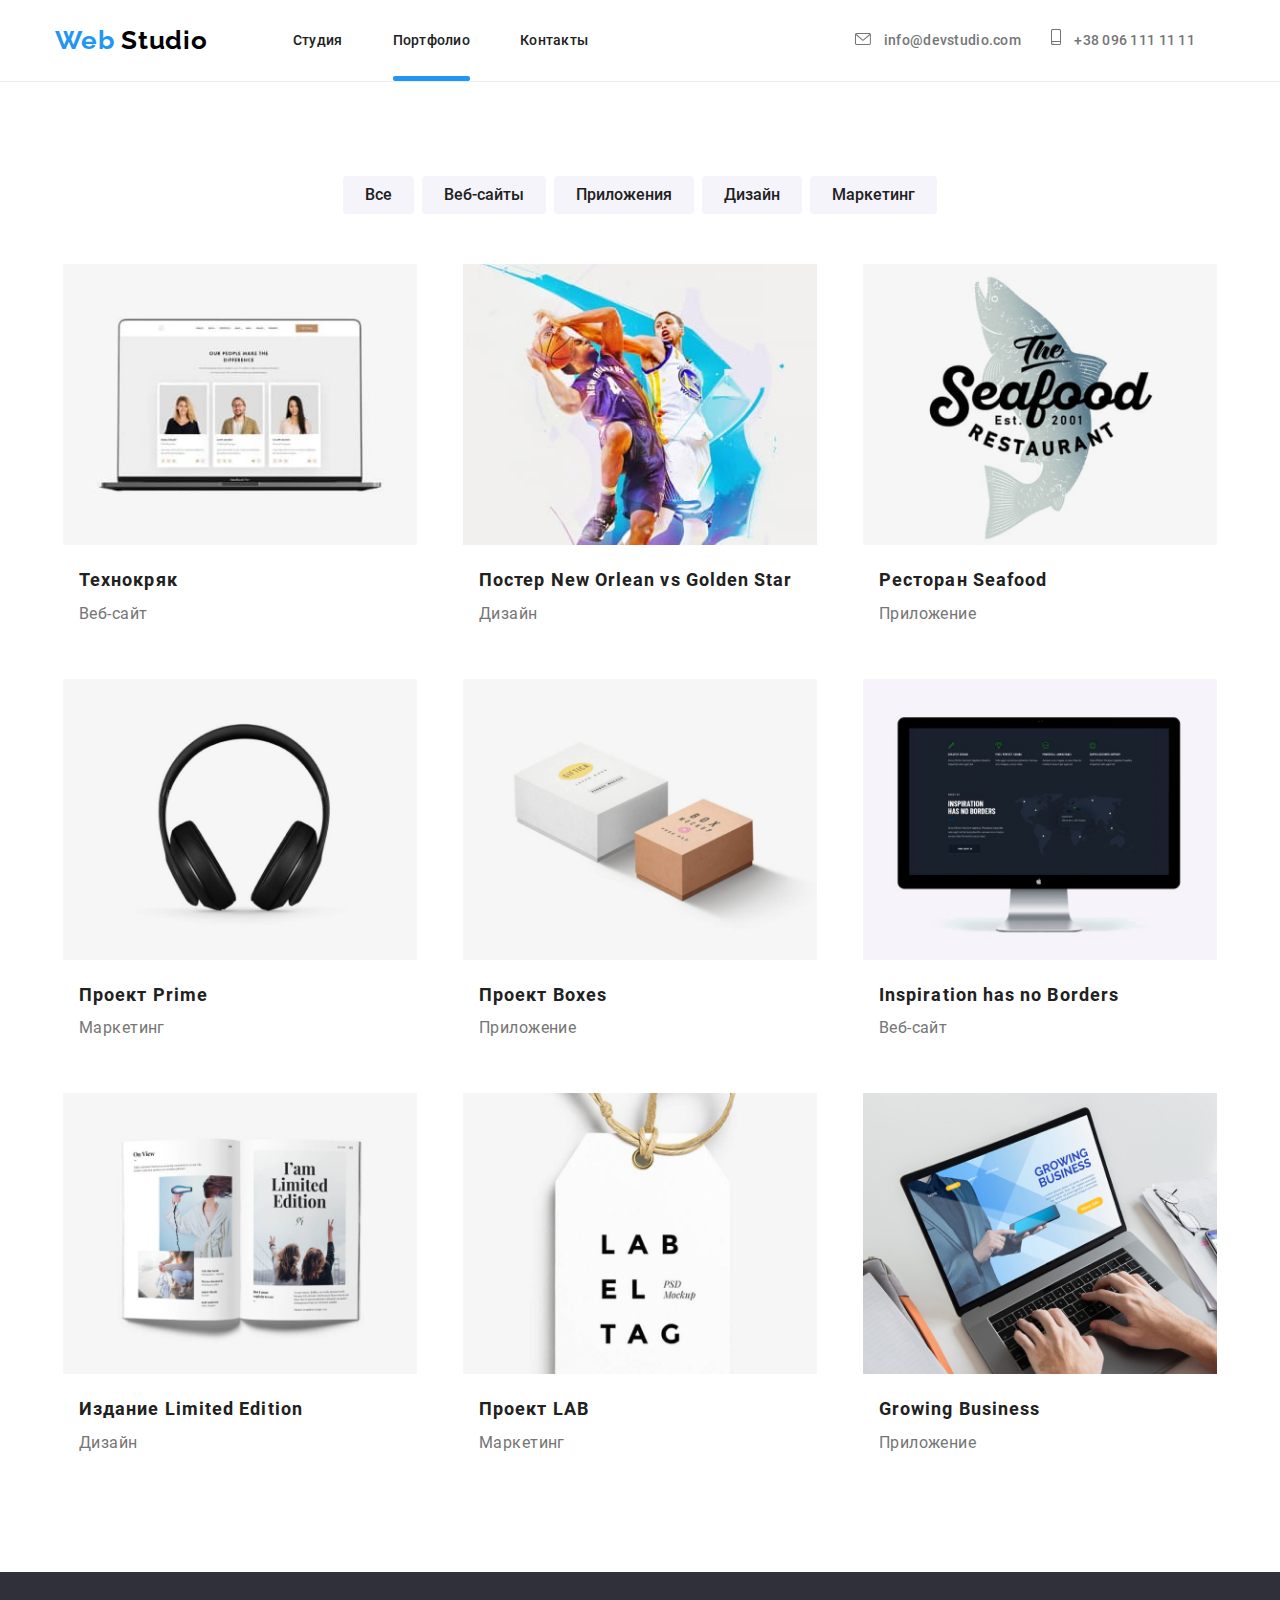
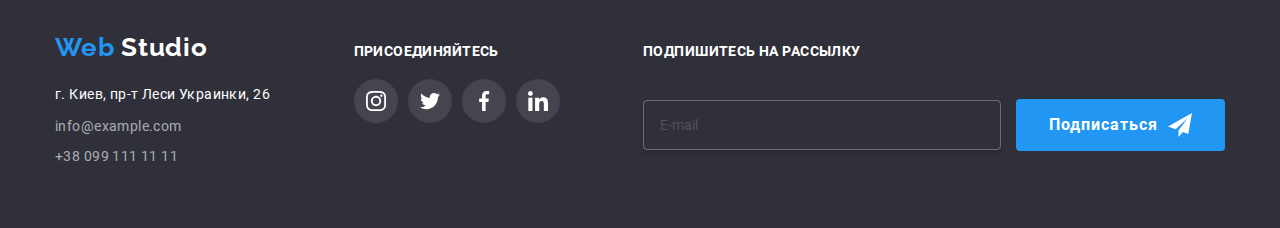
==== commit 4e083926: "дз-8" ====
--- a/portfolio.html
+++ b/portfolio.html
@@ -13,11 +13,77 @@
   </head>
   <body>
     <header class="page-header">
+      <!-- Мобільний хеадер  -->
       <div class="container logo-mobile-enable">
         <a href="index.html" class="logo"
-            >Web <span class="logo-span-black">Studio</span></a
+          >Web <span class="logo-span-black">Studio</span></a
+        >
+
+        <button
+          type="button"
+          class="menu-button"
+          aria-expanded="false"
+          data-menu-button
+        >
+          <svg
+            width="40"
+            height="40"
+            aria-label="Переключатель мобильного меню"
           >
+            <use
+              class="icon-cross"
+              href="./images/sprite-2.svg#icon-close_40px"
+            ></use>
+            <use
+              class="icon-menu"
+              href="./images/sprite-2.svg#icon-menu_40px"
+            ></use>
+          </svg>
+        </button>
+        <!-- Мобільне меню спливаюче -->
+        <div class="mobile-menu" data-menu>          
+          <ul class="mobile-site unmark">
+            <li class="item">
+              <a href="./index.html" class="menu-link">Студия</a>
+            </li>
+            <li class="item">
+              <a href="./portfolio.html" class="menu-link menu-link-active-mobile">Портфолио</a>
+            </li>
+            <li class="item"><a href="" class="menu-link">Контакты</a></li>
+          </ul>
+
+          <ul class="mobile-auth unmark">
+            <li class="mail-link-header-mobile">
+              <a
+                href="mailto:info@devstudio.com"
+                class="contacts-link mail-link-header-mobile"
+              >
+                <svg class="icon-header" width="16" height="12">
+                  <use href="./images/sprite.svg#icon-envelope-hover"></use>
+                </svg>
+
+                info@devstudio.com</a
+              >
+            </li>
+            <li class="tel-link-header-mobile">
+              <a
+                href="tel:+380961111111"
+                class="contacts-link tel-link-header-mobile"
+              >
+                <svg class="icon-header" width="10" height="16">
+                  <use href="./images/sprite.svg#icon-smartphone-hover"></use>
+                </svg>
+
+                +38 096 111 11 11
+              </a>
+            </li>
+            
+          </ul>
+        </div>
       </div>
+      <!-- Кінець мобільного меню -->
+
+      <!-- Меню для планшета/десктопа -->
       <div class="container flexbox header-hide">
         <nav class="navigation">
           <a href="index.html" class="logo"
@@ -36,30 +102,33 @@
           </ul>
         </nav>
         <div>
-        <ul class="unmark header-contacts">
-          <li>
-            <a
-              href="mailto:info@devstudio.com"
-              class="contacts-link mail-link-header"
-            >
-              <svg class="icon-header" width="16" height="12">
-                <use href="./images/sprite.svg#icon-envelope-hover"></use>
-              </svg>
-
-              info@devstudio.com</a
-            >
-          </li>
-          <li>
-            <a href="tel:+380961111111" class="contacts-link mail-link-header">
-              <svg class="icon-header" width="10" height="16">
-                <use href="./images/sprite.svg#icon-smartphone-hover"></use>
-              </svg>
-
-              +38 096 111 11 11
-            </a>
-          </li>
-        </ul>
-      </div>
+          <ul class="unmark header-contacts">
+            <li>
+              <a
+                href="mailto:info@devstudio.com"
+                class="contacts-link mail-link-header"
+              >
+                <svg class="icon-header" width="16" height="12">
+                  <use href="./images/sprite.svg#icon-envelope-hover"></use>
+                </svg>
+
+                info@devstudio.com</a
+              >
+            </li>
+            <li>
+              <a
+                href="tel:+380961111111"
+                class="contacts-link mail-link-header"
+              >
+                <svg class="icon-header" width="10" height="16">
+                  <use href="./images/sprite.svg#icon-smartphone-hover"></use>
+                </svg>
+
+                +38 096 111 11 11
+              </a>
+            </li>
+          </ul>
+        </div>
       </div>
     </header>
     <!-- PORTFOLIO -->
@@ -97,7 +166,7 @@
                     media="(max-width: 767px)" />
                     <img
                     src="./images/portfolio/desktop/potrfolio-img-01.jpg"
-                    width="450"
+                    width="354"
                     height="294"
                     alt="Вэб-сайт Технокряк"
                   />
@@ -130,7 +199,7 @@
                     media="(max-width: 767px)" />
                     <img
                     src="./images/portfolio/desktop/potrfolio-img-02.jpg"
-                    width="450"
+                    width="354"
                     height="294"
                     alt="Постер New Orlean vs Golden Star"
                   />
@@ -163,7 +232,7 @@
                     media="(max-width: 767px)" />
                     <img
                     src="./images/portfolio/desktop/potrfolio-img-01.jpg"
-                    width="450"
+                    width="354"
                     height="294"
                     alt="Ресторан Seafood"
                   />
@@ -196,7 +265,7 @@
                     media="(max-width: 767px)" />
                     <img
                     src="./images/portfolio/desktop/potrfolio-img-01.jpg"
-                    width="450"
+                    width="354"
                     height="294"
                     alt="Проект Prime"
                   />
@@ -229,7 +298,7 @@
                     media="(max-width: 767px)" />
                     <img
                     src="./images/portfolio/desktop/potrfolio-img-01.jpg"
-                    width="450"
+                    width="354"
                     height="294"
                     alt="Проект Boxes"
                   />
@@ -262,7 +331,7 @@
                     media="(max-width: 767px)" />
                     <img
                     src="./images/portfolio/desktop/potrfolio-img-01.jpg"
-                    width="450"
+                    width="354"
                     height="294"
                     alt="Inspiration has no Borders"
                   />
@@ -295,7 +364,7 @@
                     media="(max-width: 767px)" />
                     <img
                     src="./images/portfolio/desktop/potrfolio-img-01.jpg"
-                    width="450"
+                    width="354"
                     height="294"
                     alt="Издание Limited Edition"
                   />
@@ -328,7 +397,7 @@
                     media="(max-width: 767px)" />
                     <img
                     src="./images/portfolio/desktop/potrfolio-img-01.jpg"
-                    width="450"
+                    width="354"
                     height="294"
                     alt="Проект LAB"
                   />
@@ -361,7 +430,7 @@
                     media="(max-width: 767px)" />
                     <img
                     src="./images/portfolio/desktop/potrfolio-img-01.jpg"
-                    width="450"
+                    width="354"
                     height="294"
                     alt="Growing Business"
                   />
@@ -487,5 +556,6 @@
         </div>
       </div>
     </footer>
+    <script src="./js/menu.js"></script>
   </body>
 </html>
--- a/css/main.min.css
+++ b/css/main.min.css
@@ -1,2 +1,2 @@
-/*! modern-normalize v0.7.0 | MIT License | https://github.com/sindresorhus/modern-normalize */*,*::before,*::after{-webkit-box-sizing:border-box;box-sizing:border-box}:root{-moz-tab-size:4;-o-tab-size:4;tab-size:4}html{line-height:1.15;-webkit-text-size-adjust:100%}body{margin:0}body{font-family:system-ui,-apple-system,"Segoe UI",Roboto,Helvetica,Arial,sans-serif,"Apple Color Emoji","Segoe UI Emoji"}hr{height:0}abbr[title]{-webkit-text-decoration:underline dotted;text-decoration:underline dotted}b,strong{font-weight:bolder}code,kbd,samp,pre{font-family:ui-monospace, SFMono-Regular, Consolas, 'Liberation Mono', Menlo, monospace;font-size:1em}small{font-size:80%}sub,sup{font-size:75%;line-height:0;position:relative;vertical-align:baseline}sub{bottom:-0.25em}sup{top:-0.5em}button,input,optgroup,select,textarea{font-family:inherit;font-size:100%;line-height:1.15;margin:0}button,select{text-transform:none}button,[type='button'],[type='reset'],[type='submit']{-webkit-appearance:button}button::-moz-focus-inner,[type='button']::-moz-focus-inner,[type='reset']::-moz-focus-inner,[type='submit']::-moz-focus-inner{border-style:none;padding:0}button:-moz-focusring,[type='button']:-moz-focusring,[type='reset']:-moz-focusring,[type='submit']:-moz-focusring{outline:1px dotted ButtonText}legend{padding:0}progress{vertical-align:baseline}[type='number']::-webkit-inner-spin-button,[type='number']::-webkit-outer-spin-button{height:auto}[type='search']{-webkit-appearance:textfield;outline-offset:-2px}[type='search']::-webkit-search-decoration{-webkit-appearance:none}::-webkit-file-upload-button{-webkit-appearance:button;font:inherit}summary{display:list-item}@font-face{font-family:'Roboto';font-style:normal;font-weight:400;src:local("Roboto"),local("Roboto-Regular"),url("../fonts/roboto-v20-latin_cyrillic-regular.woff2") format("woff2"),url("../fonts/roboto-v20-latin_cyrillic-regular.woff") format("woff")}@font-face{font-family:'Roboto';font-style:normal;font-weight:500;src:local("Roboto Medium"),local("Roboto-Medium"),url("../fonts/roboto-v20-latin_cyrillic-500.woff2") format("woff2"),url("../fonts/roboto-v20-latin_cyrillic-500.woff") format("woff")}@font-face{font-family:'Roboto';font-style:normal;font-weight:700;src:local("Roboto Bold"),local("Roboto-Bold"),url("../fonts/roboto-v20-latin_cyrillic-700.woff2") format("woff2"),url("../fonts/roboto-v20-latin_cyrillic-700.woff") format("woff")}@font-face{font-family:'Raleway';font-style:normal;font-weight:400;src:local(""),url("../fonts/raleway-v17-latin_cyrillic-regular.woff2") format("woff2"),url("../fonts/raleway-v17-latin_cyrillic-regular.woff") format("woff")}@font-face{font-family:'Raleway';font-style:normal;font-weight:700;src:local(""),url("../fonts/raleway-v17-latin_cyrillic-700.woff2") format("woff2"),url("../fonts/raleway-v17-latin_cyrillic-700.woff") format("woff")}body{font-family:"Roboto", sans-serif;font-style:normal;font-weight:normal;font-size:14px;line-height:1.625;letter-spacing:0.03em;color:#757575;background:#fff}.container{width:100%;padding-left:15px;padding-right:15px;margin-left:auto;margin-right:auto;outline:2px solid red}@media (min-width: 480px){.container{width:480px;outline:2px solid yellow}}@media (min-width: 768px){.container{width:768px;outline:2px solid green}}@media (min-width: 1200px){.container{width:1200px;outline:2px solid violet}}img{display:block;max-width:100%;height:auto;margin-left:auto;margin-right:auto}.unmark{list-style:none;padding:0;margin:0}@media (min-width: 768px){.flexbox{display:-webkit-box;display:-ms-flexbox;display:flex;-webkit-box-pack:end;-ms-flex-pack:end;justify-content:flex-end;-webkit-box-align:center;-ms-flex-align:center;align-items:center}}.section{padding-top:60px;padding-bottom:60px}@media (min-width: 1200px){.section{padding-top:94px;padding-bottom:94px}}.button-main{font-weight:bold;font-size:16px;line-height:1.875;display:inline-block;-webkit-box-align:center;-ms-flex-align:center;align-items:center;text-align:center;letter-spacing:0.06em;color:#fff;background:#2196f3;border:1px solid transparent;border-radius:4px;min-width:200px;padding:10px 32px;-webkit-transition:background-color 250ms cubic-bezier(0.4, 0, 0.2, 1),color 250ms cubic-bezier(0.4, 0, 0.2, 1);transition:background-color 250ms cubic-bezier(0.4, 0, 0.2, 1),color 250ms cubic-bezier(0.4, 0, 0.2, 1)}.button-main:hover,.button-main:focus{background:#fff;color:#2196f3}.button-portfolio{padding:6px 22px;font-weight:500;font-size:16px;line-height:1.625;text-align:center;color:#212121;background-color:#f5f4fa;border:none;border-radius:4px;-webkit-transition:background-color 250ms cubic-bezier(0.4, 0, 0.2, 1),color 250ms cubic-bezier(0.4, 0, 0.2, 1);transition:background-color 250ms cubic-bezier(0.4, 0, 0.2, 1),color 250ms cubic-bezier(0.4, 0, 0.2, 1)}@media screen and (max-width: 767px){.button-portfolio{margin-bottom:15px}}.button-portfolio:hover,.button-portfolio:focus{color:#fff;background-color:#2196f3;-webkit-box-shadow:0px 3px 1px rgba(0,0,0,0.1),0px 1px 2px rgba(0,0,0,0.08),0px 2px 2px rgba(0,0,0,0.12);box-shadow:0px 3px 1px rgba(0,0,0,0.1),0px 1px 2px rgba(0,0,0,0.08),0px 2px 2px rgba(0,0,0,0.12);border-radius:4px}.footer-subscribe-button{margin-top:20px;font-weight:bold;font-size:16px;line-height:1.875;display:-webkit-inline-box;display:-ms-inline-flexbox;display:inline-flex;-webkit-box-align:center;-ms-flex-align:center;align-items:center;text-align:center;letter-spacing:0.06em;color:#fff;background:#2196f3;border:1px solid transparent;border-radius:4px;min-width:200px;padding:10px 32px;-webkit-transition:background-color 250ms cubic-bezier(0.4, 0, 0.2, 1),color 250ms cubic-bezier(0.4, 0, 0.2, 1);transition:background-color 250ms cubic-bezier(0.4, 0, 0.2, 1),color 250ms cubic-bezier(0.4, 0, 0.2, 1)}.footer-subscribe-button::after{content:"";display:inline-block;margin-left:10px;width:24px;height:24px;background-image:url(../images/icon-send.svg)}button.close{position:absolute;top:8px;right:8px;width:30px;height:30px;background-color:#fff;border:1px solid rgba(0,0,0,0.1);border-radius:50%;display:-webkit-inline-box;display:-ms-inline-flexbox;display:inline-flex;-webkit-box-pack:center;-ms-flex-pack:center;justify-content:center;-webkit-box-align:center;-ms-flex-align:center;align-items:center;cursor:pointer}button.close:hover .close-icon,button.close:focus .close-icon{fill:#2196f3}.button-form{font-weight:bold;font-size:16px;line-height:1.875;display:inline-block;-webkit-box-align:center;-ms-flex-align:center;align-items:center;text-align:center;letter-spacing:0.06em;color:#fff;background:#2196f3;border:1px solid transparent;border-radius:4px;min-width:200px;padding:10px;-webkit-box-shadow:0px 4px 4px rgba(0,0,0,0.15);box-shadow:0px 4px 4px rgba(0,0,0,0.15)}.center-button{text-align:center}.logo{font-family:"Raleway", sans-serif;font-style:normal;font-weight:bold;font-size:24px;line-height:1.166;letter-spacing:0.03em;color:#2196f3;text-decoration:none}@media (min-width: 1200px){.logo{font-size:26px;line-height:1.192}}.logo-span-black{color:#000000;margin-right:85px}.logo-span-white{color:#fff}.logo-footer-position{display:block;margin-bottom:20px}.logo-mobile-enable{display:block}@media (min-width: 768px){.logo-mobile-enable{display:none}}.navigation{display:-webkit-box;display:-ms-flexbox;display:flex;-webkit-box-align:center;-ms-flex-align:center;align-items:center;margin-right:auto}.menu-list{display:-webkit-box;display:-ms-flexbox;display:flex}.menu-item:not(:last-child){margin-right:50px}.menu-link{font-weight:500;line-height:1.143;letter-spacing:0.02em;color:#212121;text-decoration:none;-webkit-transition:color 250ms cubic-bezier(0.4, 0, 0.2, 1);transition:color 250ms cubic-bezier(0.4, 0, 0.2, 1)}.menu-link:hover,.menu-link:focus{color:#2196f3}.menu-link-active{position:relative}.menu-link-active::after{content:"";display:block;width:100%;height:5px;background-color:#2196f3;border-radius:2px;position:absolute;left:0;bottom:0;top:51px}@media (min-width: 1200px){.menu-link-active::after{top:44px}}.social-icons-list{display:-webkit-box;display:-ms-flexbox;display:flex;padding-bottom:24px;-webkit-box-pack:center;-ms-flex-pack:center;justify-content:center}.social-icons-item:not(:last-child){margin-right:10px}.social-icons-link{display:-webkit-inline-box;display:-ms-inline-flexbox;display:inline-flex;-webkit-box-align:center;-ms-flex-align:center;align-items:center;-webkit-box-pack:center;-ms-flex-pack:center;justify-content:center;border-radius:50%;width:44px;height:44px;-webkit-transition:background-color 250ms cubic-bezier(0.4, 0, 0.2, 1),fill 250ms cubic-bezier(0.4, 0, 0.2, 1);transition:background-color 250ms cubic-bezier(0.4, 0, 0.2, 1),fill 250ms cubic-bezier(0.4, 0, 0.2, 1)}.social-icons-link:hover,.social-icons-link:focus{background-color:#2196f3}.social-icons-link:hover .social-icon,.social-icons-link:focus .social-icon{fill:#fff}.social-icon{fill:#afb1b8}.social-list{display:-webkit-box;display:-ms-flexbox;display:flex;padding-bottom:24px;-webkit-box-pack:center;-ms-flex-pack:center;justify-content:center}.social-item:not(:last-child){margin-right:10px}.social-icons-list-footer{display:-webkit-box;display:-ms-flexbox;display:flex;-webkit-box-pack:center;-ms-flex-pack:center;justify-content:center}.social-icons-item-footer:not(:last-child){margin-right:10px}.social-icons-link-footer{display:-webkit-inline-box;display:-ms-inline-flexbox;display:inline-flex;-webkit-box-align:center;-ms-flex-align:center;align-items:center;-webkit-box-pack:center;-ms-flex-pack:center;justify-content:center;border-radius:50%;width:44px;height:44px;background:rgba(255,255,255,0.1);-webkit-transition:fill 250ms cubic-bezier(0.4, 0, 0.2, 1);transition:fill 250ms cubic-bezier(0.4, 0, 0.2, 1);-webkit-transition:background-color 250ms cubic-bezier(0.4, 0, 0.2, 1);transition:background-color 250ms cubic-bezier(0.4, 0, 0.2, 1)}.social-icons-link-footer:hover,.social-icons-link-footer:focus{background-color:#2196f3}.social-icons-link-footer:hover .social-icon,.social-icons-link-footer:focus .social-icon{fill:#fff}.social-icon-footer{fill:#fff}.social-list-footer{display:-webkit-box;display:-ms-flexbox;display:flex}.social-item-footer:not(:last-child){margin-right:10px}.backdrop{position:fixed;top:0;left:0;width:100%;height:100%;background-color:rgba(0,0,0,0.2);opacity:1;-webkit-transition:opacity 250ms cubic-bezier(0.4, 0, 0.2, 1);transition:opacity 250ms cubic-bezier(0.4, 0, 0.2, 1)}.backdrop.is-hidden{opacity:0;pointer-events:none}.backdrop.is-hidden .modal{-webkit-transform:translate(-50%, -50%) scale(0.1);transform:translate(-50%, -50%) scale(0.1)}.overlay{position:absolute;top:0;left:0;-webkit-transform:translateY(100%);transform:translateY(100%);-webkit-transition:-webkit-transform 250ms cubic-bezier(0.4, 0, 0.2, 1);transition:-webkit-transform 250ms cubic-bezier(0.4, 0, 0.2, 1);transition:transform 250ms cubic-bezier(0.4, 0, 0.2, 1);transition:transform 250ms cubic-bezier(0.4, 0, 0.2, 1), -webkit-transform 250ms cubic-bezier(0.4, 0, 0.2, 1)}.close-icon{-webkit-transition:fill 250ms cubic-bezier(0.4, 0, 0.2, 1);transition:fill 250ms cubic-bezier(0.4, 0, 0.2, 1)}.modal{padding:40px;position:absolute;width:100%;background-color:white;top:50%;left:50%;-webkit-transform:translate(-50%, -50%) scale(1);transform:translate(-50%, -50%) scale(1);-webkit-box-shadow:0px 1px 3px rgba(0,0,0,0.12),0px 1px 1px rgba(0,0,0,0.14),0px 2px 1px rgba(0,0,0,0.2);box-shadow:0px 1px 3px rgba(0,0,0,0.12),0px 1px 1px rgba(0,0,0,0.14),0px 2px 1px rgba(0,0,0,0.2);border-radius:4px;-webkit-transition:-webkit-transform 250ms cubic-bezier(0.4, 0, 0.2, 1);transition:-webkit-transform 250ms cubic-bezier(0.4, 0, 0.2, 1);transition:transform 250ms cubic-bezier(0.4, 0, 0.2, 1);transition:transform 250ms cubic-bezier(0.4, 0, 0.2, 1), -webkit-transform 250ms cubic-bezier(0.4, 0, 0.2, 1)}@media (min-width: 480px){.modal{width:450px;height:609px}}@media (min-width: 768px){.modal{width:450px;height:609px}}@media (min-width: 1200px){.modal{width:528px;height:581px}}.form{position:relative;display:block;margin-bottom:10px;font-weight:400;font-size:12px;line-height:1.167;letter-spacing:0.01em}.modal-text{display:block;margin-bottom:30px;text-align:center;font-weight:700;font-size:20px;line-height:1.5;letter-spacing:0.03em;color:#212121}@media (min-width: 1200px){.modal-text{line-height:1.15}}.form-box{position:relative;margin-top:4px}.form-label{margin-bottom:10px;display:block;font-weight:400;font-size:12px;line-height:1.167;letter-spacing:0.01em}.form-input,.comment{padding-left:42px;width:100%;height:40px;border:1px solid rgba(33,33,33,0.2);border-radius:4px;outline:none}.form-input:focus,.comment:focus{outline:none;border-color:#2196f3}.form-input:focus+.form-icon{fill:#2196f3}.form-icon{position:absolute;top:50%;left:12px;-webkit-transform:translateY(-50%);transform:translateY(-50%)}.comment{resize:none;width:100%;height:120px;margin-top:4px;padding:12px 16px}::-webkit-input-placeholder{color:rgba(117,117,117,0.5)}:-ms-input-placeholder{color:rgba(117,117,117,0.5)}::-ms-input-placeholder{color:rgba(117,117,117,0.5)}::placeholder{color:rgba(117,117,117,0.5)}.policy-label{display:-webkit-box;display:-ms-flexbox;display:flex;-webkit-box-pack:center;-ms-flex-pack:center;justify-content:center;-webkit-box-align:center;-ms-flex-align:center;align-items:center;margin-top:20px;margin-bottom:30px}.check-icon{display:inline-block;width:16px;height:15px;margin-right:7px;border:2px solid #151515;border-radius:2px;-webkit-transition:background-color 250ms cubic-bezier(0.4, 0, 0.2, 1);transition:background-color 250ms cubic-bezier(0.4, 0, 0.2, 1)}.checkbox-policy{-webkit-appearance:none;-moz-appearance:none;appearance:none}.checkbox-policy:checked+.check-icon{border-color:#2196f3;background-color:#2196f3;background-image:url(../images/icon-check.svg);background-size:contain;background-origin:border-box}.policy{font-weight:400;font-size:12px;line-height:1.166;letter-spacing:0.03em}@media (min-width: 1200px){.policy{font-size:14px;line-height:1.714}}.hero{display:-webkit-box;display:-ms-flexbox;display:flex;text-align:center;padding-top:118px;padding-bottom:118px;background:#2f303a;margin-left:auto;margin-right:auto;background-size:cover;background-repeat:no-repeat;background-image:-webkit-gradient(linear, left top, left bottom, from(rgba(47,48,58,0.4)), to(rgba(47,48,58,0.4))),url(../images/background/img-hero-background-480.jpg);background-image:linear-gradient(rgba(47,48,58,0.4), rgba(47,48,58,0.4)),url(../images/background/img-hero-background-480.jpg);max-width:480px;height:400px;background-repeat:no-repeat;background-position:top left, top right, center;margin-left:auto;margin-right:auto}@media screen and (min-device-pixel-ratio: 2), screen and (-webkit-min-device-pixel-ratio: 2), screen and (min-resolution: 192dpi), screen and (min-resolution: 2dppx){.hero{background-image:-webkit-gradient(linear, left top, left bottom, from(rgba(47,48,58,0.4)), to(rgba(47,48,58,0.4))),url(../images/background/img-hero-background-480@2x.jpg);background-image:linear-gradient(rgba(47,48,58,0.4), rgba(47,48,58,0.4)),url(../images/background/img-hero-background-480@2x.jpg);max-width:480px;height:400px}}@media (min-width: 768px){.hero{background-image:-webkit-gradient(linear, left top, left bottom, from(rgba(47,48,58,0.4)), to(rgba(47,48,58,0.4))),url(../images/background/img-hero-background-768.jpg);background-image:linear-gradient(rgba(47,48,58,0.4), rgba(47,48,58,0.4)),url(../images/background/img-hero-background-768.jpg);max-width:768px;height:400px}}@media screen and (min-width: 768px) and (min-device-pixel-ratio: 2), screen and (min-width: 768px) and (-webkit-min-device-pixel-ratio: 2), screen and (min-width: 768px) and (min-resolution: 192dpi), screen and (min-width: 768px) and (min-resolution: 2dppx){.hero{background-image:-webkit-gradient(linear, left top, left bottom, from(rgba(47,48,58,0.4)), to(rgba(47,48,58,0.4))),url(../images/background/img-hero-background-768@2x.jpg);background-image:linear-gradient(rgba(47,48,58,0.4), rgba(47,48,58,0.4)),url(../images/background/img-hero-background-768@2x.jpg);max-width:768px;height:400px}}@media (min-width: 1200px){.hero{background-image:-webkit-gradient(linear, left top, left bottom, from(rgba(47,48,58,0.4)), to(rgba(47,48,58,0.4))),url(../images/background/img-hero-background-1200.png);background-image:linear-gradient(rgba(47,48,58,0.4), rgba(47,48,58,0.4)),url(../images/background/img-hero-background-1200.png);max-width:1600px;height:600px;padding-top:200px;padding-bottom:200px}}@media screen and (min-width: 1200px) and (min-device-pixel-ratio: 2), screen and (min-width: 1200px) and (-webkit-min-device-pixel-ratio: 2), screen and (min-width: 1200px) and (min-resolution: 192dpi), screen and (min-width: 1200px) and (min-resolution: 2dppx){.hero{background-image:-webkit-gradient(linear, left top, left bottom, from(rgba(47,48,58,0.4)), to(rgba(47,48,58,0.4))),url(../images/background/img-hero-background-1200@2x.png);background-image:linear-gradient(rgba(47,48,58,0.4), rgba(47,48,58,0.4)),url(../images/background/img-hero-background-1200@2x.png);max-width:1600px;height:600px}}.page-title{font-family:"Roboto", sans-serif;font-style:normal;font-weight:900;font-size:26px;line-height:1.615;text-align:center;letter-spacing:0.06em;text-transform:uppercase;color:#fff;margin-top:0;margin-bottom:30px}@media (min-width: 1200px){.page-title{font-size:44px;line-height:1.364}}.header-hide{display:none}@media (min-width: 768px){.header-hide{display:-webkit-box;display:-ms-flexbox;display:flex}}.page-header{padding:25px 0;border-bottom:1px solid #ececec}.contacts-link{font-weight:500;font-size:14px;line-height:1.143;letter-spacing:0.02em;color:#757575;text-decoration:none;-webkit-transition:color 250ms cubic-bezier(0.4, 0, 0.2, 1);transition:color 250ms cubic-bezier(0.4, 0, 0.2, 1)}.contacts-link:hover,.contacts-link:focus{color:#2196f3}.mail-link-header{margin-right:30px}@media screen and (min-width: 768px) and (max-width: 1199px){.mail-link-header{margin-right:0px}}.icon-header{-webkit-box-align:end;-ms-flex-align:end;align-items:flex-end;margin-right:10px;fill:currentColor}.header-contacts{display:-webkit-box;display:-ms-flexbox;display:flex}@media screen and (min-width: 768px) and (max-width: 1199px){.header-contacts{display:block}}.section-futures{padding-top:94px;padding-bottom:0}.h2-title{margin-top:0;margin-bottom:30px;font-weight:bold;font-size:36px;line-height:1.167;text-align:center;color:#212121}@media (min-width: 1200px){.h2-title{margin-bottom:50px}}.h3-title-features{margin-top:30px;margin-bottom:10px;font-size:14px;font-weight:bold;line-height:1.143;text-transform:uppercase;color:#212121}.p-title-features{margin-top:0;margin-bottom:0}@media (min-width: 768px){.futures-list{display:-webkit-box;display:-ms-flexbox;display:flex;-ms-flex-wrap:wrap;flex-wrap:wrap}}@media (min-width: 1200px){.futures-list{display:-webkit-box;display:-ms-flexbox;display:flex;-ms-flex-wrap:nowrap;flex-wrap:nowrap}}@media screen and (max-width: 767px){.futures-item:not(:last-child){margin-bottom:30px}}@media screen and (min-width: 768px) and (max-width: 1199px){.futures-item{width:calc((100% - 30px) / 2);margin-right:30px;margin-bottom:30px}.futures-item:nth-child(2n){margin-right:0px}.futures-item:nth-last-child(-n+2){margin-bottom:0px}}@media (min-width: 1200px){.futures-item{width:calc((100% - 30px * 3) / 4);margin-right:30px;margin-bottom:0}}.futures-icon{height:120px;background-color:#f5f4fa;text-align:center;padding:25px}@media (min-width: 768px){.futures-icon{padding:25px 100px}}@media (min-width: 1200px){.futures-icon{padding:25px 100px}}.about-us{display:none}@media (min-width: 1200px){.about-us{display:block}}.about-us-list{display:-webkit-box;display:-ms-flexbox;display:flex}.about-us-item{width:calc((100% - 30px * 2) / 3);margin-right:30px;position:relative}.about-us-item:nth-last-child(-n+1){margin-right:0px}.h3-title-working{margin-top:0;margin-bottom:0;padding-top:27px;padding-bottom:27px;font-weight:700;line-height:1.143;text-align:center;text-transform:uppercase;color:#fff;position:absolute;bottom:0;background-color:rgba(47,48,58,0.8);width:100%}.h3-title-team{margin-top:30px;margin-bottom:10px;font-weight:500;font-size:16px;line-height:1.188;text-align:center;color:#212121}.team-box{background:#f5f4fa}@media (min-width: 1200px){.team-box{margin-top:60px}}.p-title-team{margin-top:0;margin-bottom:16px;font-size:16px;line-height:1.188;text-align:center}@media (min-width: 768px){.team-list{display:-webkit-box;display:-ms-flexbox;display:flex;-ms-flex-wrap:wrap;flex-wrap:wrap}}.team-item{margin-bottom:30px;width:100%;margin-right:30px;padding-bottom:24px;background-color:#fff;-webkit-box-shadow:0px 1px 3px rgba(0,0,0,0.12),0px 1px 1px rgba(0,0,0,0.14),0px 2px 1px rgba(0,0,0,0.2);box-shadow:0px 1px 3px rgba(0,0,0,0.12),0px 1px 1px rgba(0,0,0,0.14),0px 2px 1px rgba(0,0,0,0.2);border-radius:0px 0px 4px 4px}@media screen and (min-width: 768px) and (max-width: 1199px){.team-item{width:calc((100% - 30px) / 2)}.team-item:nth-child(2n){margin-right:0}.team-item:nth-last-child(-n+2){margin-bottom:60px}}@media (min-width: 1200px){.team-item{width:calc((100% - 30px * 3) / 4)}.team-item:nth-child(4n){margin-right:0}}.clients-list{display:-webkit-box;display:-ms-flexbox;display:flex;-ms-flex-wrap:wrap;flex-wrap:wrap}.clients-item{text-align:center}@media screen and (max-width: 767px){.clients-item{width:calc((100% - 30px) / 2);margin-right:30px;margin-bottom:30px}.clients-item:nth-child(2n){margin-right:0}.clients-item:nth-last-child(-n+2){margin-bottom:0px}}@media screen and (min-width: 768px) and (max-width: 1199px){.clients-item{width:calc((100% - 30px * 2) / 3);margin-right:30px;margin-bottom:30px}.clients-item:nth-child(3n){margin-right:0}.clients-item:nth-last-child(-n+3){margin-bottom:0px}}@media (min-width: 1200px){.clients-item{width:calc((100% - 30px * 5) / 6);margin-right:30px}.clients-item:nth-child(6n){margin-right:0}}.clients-link{display:-webkit-inline-box;display:-ms-inline-flexbox;display:inline-flex;-webkit-box-pack:center;-ms-flex-pack:center;justify-content:center;-webkit-box-align:center;-ms-flex-align:center;align-items:center;width:100%;height:90px;border:1px solid #afb1b8;border-radius:4px;-webkit-transition:border 250ms cubic-bezier(0.4, 0, 0.2, 1);transition:border 250ms cubic-bezier(0.4, 0, 0.2, 1)}.clients-link:hover,.clients-link:focus{border:1px solid #2196f3}.clients-link:hover .clients-icon,.clients-link:focus .clients-icon{fill:#2196f3}.clients-icon{fill:#afb1b8;-webkit-transition:fill 250ms cubic-bezier(0.4, 0, 0.2, 1);transition:fill 250ms cubic-bezier(0.4, 0, 0.2, 1)}.b-footer{display:block;margin-bottom:20px;font-weight:bold;font-size:14px;line-height:1.143;letter-spacing:0.03em;text-transform:uppercase;color:#fff}.footer-bg{background:#2f303a}.footer-box{display:block;-ms-flex-wrap:wrap;flex-wrap:wrap;text-align:center;-ms-flex-pack:distribute;justify-content:space-around;padding-top:60px;padding-bottom:60px}@media (min-width: 768px){.footer-box{display:-webkit-box;display:-ms-flexbox;display:flex;-ms-flex-pack:distribute;justify-content:space-around;-webkit-box-align:baseline;-ms-flex-align:baseline;align-items:baseline;padding-top:60px;padding-bottom:60px}}@media (min-width: 1200px){.footer-box{display:-webkit-box;display:-ms-flexbox;display:flex;text-align:start;-webkit-box-pack:justify;-ms-flex-pack:justify;justify-content:space-between;-webkit-box-align:baseline;-ms-flex-align:baseline;align-items:baseline;padding-top:60px;padding-bottom:60px}}@media screen and (max-width: 767px){.footer-item-2{margin-top:60px}}.footer-subscribe{display:block;margin-top:60px}@media screen and (min-width: 768px) and (max-width: 1199px){.footer-subscribe{-ms-flex-preferred-size:450px;flex-basis:450px}}@media screen and (min-width: 1200px){.footer-subscribe{margin-top:0px}}.footer-subscribe-form{display:block}.footer-subscribe-input{width:100%;height:50px;padding-left:16px;margin-right:12px;border:1px solid rgba(255,255,255,0.3);-webkit-box-shadow:0px 4px 4px rgba(0,0,0,0.15);box-shadow:0px 4px 4px rgba(0,0,0,0.15);border-radius:4px;background-color:inherit;-webkit-transition:border-color 250ms cubic-bezier(0.4, 0, 0.2, 1);transition:border-color 250ms cubic-bezier(0.4, 0, 0.2, 1)}@media (min-width: 768px){.footer-subscribe-input{width:100%}}@media (min-width: 1200px){.footer-subscribe-input{width:358px}}.footer-subscribe-input:focus{outline:none;color:#fff;border-color:#fff}.address-list{font-style:normal}.address-item:not(:last-child){margin-bottom:8px}.contacts-link-footer{line-height:1, 714;color:rgba(255,255,255,0.6);text-decoration:none;-webkit-transition:color 250ms cubic-bezier(0.4, 0, 0.2, 1);transition:color 250ms cubic-bezier(0.4, 0, 0.2, 1)}.contacts-link-footer:hover,.contacts-link-footer:focus{color:#2196f3}.address-link-footer{line-height:1.714;color:#fff;text-decoration:none;-webkit-transition:color 250ms cubic-bezier(0.4, 0, 0.2, 1);transition:color 250ms cubic-bezier(0.4, 0, 0.2, 1)}.address-link-footer:hover,.address-link-footer:focus{color:#2196f3}.h2-portfolio{margin-top:0;margin-bottom:4px;font-weight:bold;font-size:18px;line-height:2x;letter-spacing:0.06em;color:#212121}.p-portfolio-short{margin-top:0;margin-bottom:0;font-size:16px;line-height:1.875;color:#757575}.p-portfolio-long{font-weight:400;font-size:18px;line-height:1.556;color:#fff;margin:0;letter-spacing:0.03em;background-color:rgba(33,150,243,0.9);padding:77px 24px}@media (min-width: 768px){.p-portfolio-long{padding:49px 24px}}@media (min-width: 1200px){.p-portfolio-long{padding:65px 24px}}.portfolio-link{text-decoration:none}.portfolio-link:hover,.portfolio-link:focus{color:#2196f3}.portfolio-link:hover .overlay,.portfolio-link:focus .overlay{-webkit-transform:translateY(0);transform:translateY(0)}.produkt-thumb{position:relative;overflow:hidden}.portfolio-list-work{display:-webkit-box;display:-ms-flexbox;display:flex;-ms-flex-wrap:wrap;flex-wrap:wrap}@media screen and (min-width: 768px) and (max-width: 1199px){.portfolio-item-work{width:calc((100% - 30px) / 2);margin-right:30px;margin-bottom:30px}.portfolio-item-work:nth-child(2n){margin-right:0}.portfolio-item-work:nth-last-child(-n+1){margin-bottom:0}}@media screen and (min-width: 1200px){.portfolio-item-work{width:calc((100% - 30px * 2) / 3);margin-right:30px;margin-bottom:30px}.portfolio-item-work:nth-child(3n){margin-right:0}.portfolio-item-work:nth-last-child(-n+3){margin-bottom:0}}.portfolio-item-work:hover,.portfolio-item-work:focus{-webkit-box-shadow:0px 1px 1px rgba(0,0,0,0.12),0px 4px 4px rgba(0,0,0,0.06),1px 4px 6px rgba(0,0,0,0.16);box-shadow:0px 1px 1px rgba(0,0,0,0.12),0px 4px 4px rgba(0,0,0,0.06),1px 4px 6px rgba(0,0,0,0.16)}.portfolio-descript{padding-top:20px;padding-bottom:20px;padding-left:24px;padding-right:24px}.portfolio-filter-list{display:-webkit-box;display:-ms-flexbox;display:flex;-ms-flex-wrap:wrap;flex-wrap:wrap;-webkit-box-pack:center;-ms-flex-pack:center;justify-content:center;margin-bottom:50px}@media screen and (max-width: 767px){.portfolio-filter-list{-webkit-box-pack:start;-ms-flex-pack:start;justify-content:start}}.portfolio-filter-item:not(:last-child){margin-right:8px}
+/*! modern-normalize v0.7.0 | MIT License | https://github.com/sindresorhus/modern-normalize */*,*::before,*::after{-webkit-box-sizing:border-box;box-sizing:border-box}:root{-moz-tab-size:4;-o-tab-size:4;tab-size:4}html{line-height:1.15;-webkit-text-size-adjust:100%}body{margin:0}body{font-family:system-ui,-apple-system,"Segoe UI",Roboto,Helvetica,Arial,sans-serif,"Apple Color Emoji","Segoe UI Emoji"}hr{height:0}abbr[title]{-webkit-text-decoration:underline dotted;text-decoration:underline dotted}b,strong{font-weight:bolder}code,kbd,samp,pre{font-family:ui-monospace, SFMono-Regular, Consolas, 'Liberation Mono', Menlo, monospace;font-size:1em}small{font-size:80%}sub,sup{font-size:75%;line-height:0;position:relative;vertical-align:baseline}sub{bottom:-0.25em}sup{top:-0.5em}button,input,optgroup,select,textarea{font-family:inherit;font-size:100%;line-height:1.15;margin:0}button,select{text-transform:none}button,[type='button'],[type='reset'],[type='submit']{-webkit-appearance:button}button::-moz-focus-inner,[type='button']::-moz-focus-inner,[type='reset']::-moz-focus-inner,[type='submit']::-moz-focus-inner{border-style:none;padding:0}button:-moz-focusring,[type='button']:-moz-focusring,[type='reset']:-moz-focusring,[type='submit']:-moz-focusring{outline:1px dotted ButtonText}legend{padding:0}progress{vertical-align:baseline}[type='number']::-webkit-inner-spin-button,[type='number']::-webkit-outer-spin-button{height:auto}[type='search']{-webkit-appearance:textfield;outline-offset:-2px}[type='search']::-webkit-search-decoration{-webkit-appearance:none}::-webkit-file-upload-button{-webkit-appearance:button;font:inherit}summary{display:list-item}@font-face{font-family:'Roboto';font-style:normal;font-weight:400;src:local("Roboto"),local("Roboto-Regular"),url("../fonts/roboto-v20-latin_cyrillic-regular.woff2") format("woff2"),url("../fonts/roboto-v20-latin_cyrillic-regular.woff") format("woff")}@font-face{font-family:'Roboto';font-style:normal;font-weight:500;src:local("Roboto Medium"),local("Roboto-Medium"),url("../fonts/roboto-v20-latin_cyrillic-500.woff2") format("woff2"),url("../fonts/roboto-v20-latin_cyrillic-500.woff") format("woff")}@font-face{font-family:'Roboto';font-style:normal;font-weight:700;src:local("Roboto Bold"),local("Roboto-Bold"),url("../fonts/roboto-v20-latin_cyrillic-700.woff2") format("woff2"),url("../fonts/roboto-v20-latin_cyrillic-700.woff") format("woff")}@font-face{font-family:'Raleway';font-style:normal;font-weight:400;src:local(""),url("../fonts/raleway-v17-latin_cyrillic-regular.woff2") format("woff2"),url("../fonts/raleway-v17-latin_cyrillic-regular.woff") format("woff")}@font-face{font-family:'Raleway';font-style:normal;font-weight:700;src:local(""),url("../fonts/raleway-v17-latin_cyrillic-700.woff2") format("woff2"),url("../fonts/raleway-v17-latin_cyrillic-700.woff") format("woff")}body{font-family:"Roboto", sans-serif;font-style:normal;font-weight:normal;font-size:14px;line-height:1.625;letter-spacing:0.03em;color:#757575;background:#fff}.container{width:100%;padding-left:15px;padding-right:15px;margin-left:auto;margin-right:auto}@media (min-width: 480px){.container{width:480px}}@media (min-width: 768px){.container{width:768px}}@media (min-width: 1200px){.container{width:1200px}}img{display:block;max-width:100%;height:auto;margin-left:auto;margin-right:auto}.unmark{list-style:none;padding:0;margin:0}@media (min-width: 768px){.flexbox{display:-webkit-box;display:-ms-flexbox;display:flex;-webkit-box-pack:end;-ms-flex-pack:end;justify-content:flex-end;-webkit-box-align:center;-ms-flex-align:center;align-items:center}}.section{padding-top:60px;padding-bottom:60px}@media (min-width: 1200px){.section{padding-top:94px;padding-bottom:94px}}.button-main{font-weight:bold;font-size:16px;line-height:1.875;display:inline-block;-webkit-box-align:center;-ms-flex-align:center;align-items:center;text-align:center;letter-spacing:0.06em;color:#fff;background:#2196f3;border:1px solid transparent;border-radius:4px;min-width:200px;padding:10px 32px;-webkit-transition:background-color 250ms cubic-bezier(0.4, 0, 0.2, 1),color 250ms cubic-bezier(0.4, 0, 0.2, 1);transition:background-color 250ms cubic-bezier(0.4, 0, 0.2, 1),color 250ms cubic-bezier(0.4, 0, 0.2, 1)}.button-main:hover,.button-main:focus{background:#fff;color:#2196f3}.button-portfolio{padding:6px 22px;font-weight:500;font-size:16px;line-height:1.625;text-align:center;color:#212121;background-color:#f5f4fa;border:none;border-radius:4px;-webkit-transition:background-color 250ms cubic-bezier(0.4, 0, 0.2, 1),color 250ms cubic-bezier(0.4, 0, 0.2, 1);transition:background-color 250ms cubic-bezier(0.4, 0, 0.2, 1),color 250ms cubic-bezier(0.4, 0, 0.2, 1)}@media screen and (max-width: 767px){.button-portfolio{margin-bottom:15px}}.button-portfolio:hover,.button-portfolio:focus{color:#fff;background-color:#2196f3;-webkit-box-shadow:0px 3px 1px rgba(0,0,0,0.1),0px 1px 2px rgba(0,0,0,0.08),0px 2px 2px rgba(0,0,0,0.12);box-shadow:0px 3px 1px rgba(0,0,0,0.1),0px 1px 2px rgba(0,0,0,0.08),0px 2px 2px rgba(0,0,0,0.12);border-radius:4px}.footer-subscribe-button{margin-top:20px;font-weight:bold;font-size:16px;line-height:1.875;display:-webkit-inline-box;display:-ms-inline-flexbox;display:inline-flex;-webkit-box-align:center;-ms-flex-align:center;align-items:center;text-align:center;letter-spacing:0.06em;color:#fff;background:#2196f3;border:1px solid transparent;border-radius:4px;min-width:200px;padding:10px 32px;-webkit-transition:background-color 250ms cubic-bezier(0.4, 0, 0.2, 1),color 250ms cubic-bezier(0.4, 0, 0.2, 1);transition:background-color 250ms cubic-bezier(0.4, 0, 0.2, 1),color 250ms cubic-bezier(0.4, 0, 0.2, 1)}.footer-subscribe-button::after{content:"";display:inline-block;margin-left:10px;width:24px;height:24px;background-image:url(../images/icon-send.svg)}button.close{position:absolute;top:8px;right:8px;width:30px;height:30px;background-color:#fff;border:1px solid rgba(0,0,0,0.1);border-radius:50%;display:-webkit-inline-box;display:-ms-inline-flexbox;display:inline-flex;-webkit-box-pack:center;-ms-flex-pack:center;justify-content:center;-webkit-box-align:center;-ms-flex-align:center;align-items:center;cursor:pointer}button.close:hover .close-icon,button.close:focus .close-icon{fill:#2196f3}.button-form{font-weight:bold;font-size:16px;line-height:1.875;display:inline-block;-webkit-box-align:center;-ms-flex-align:center;align-items:center;text-align:center;letter-spacing:0.06em;color:#fff;background:#2196f3;border:1px solid transparent;border-radius:4px;min-width:200px;padding:10px;-webkit-box-shadow:0px 4px 4px rgba(0,0,0,0.15);box-shadow:0px 4px 4px rgba(0,0,0,0.15)}.center-button{text-align:center}.logo{font-family:"Raleway", sans-serif;font-style:normal;font-weight:bold;font-size:24px;line-height:1.166;letter-spacing:0.03em;color:#2196f3;text-decoration:none}@media (min-width: 1200px){.logo{font-size:26px;line-height:1.192}}.logo-span-black{color:#000000;margin-right:85px}.logo-span-white{color:#fff}.logo-footer-position{display:block;margin-bottom:20px}.navigation{display:-webkit-box;display:-ms-flexbox;display:flex;-webkit-box-align:center;-ms-flex-align:center;align-items:center;margin-right:auto}.menu-list{display:-webkit-box;display:-ms-flexbox;display:flex}.menu-item:not(:last-child){margin-right:50px}.menu-link{font-weight:500;line-height:1.143;letter-spacing:0.02em;color:#212121;text-decoration:none;-webkit-transition:color 250ms cubic-bezier(0.4, 0, 0.2, 1);transition:color 250ms cubic-bezier(0.4, 0, 0.2, 1)}.menu-link:hover,.menu-link:focus{color:#2196f3}.menu-link-active{position:relative}.menu-link-active::after{content:"";display:block;width:100%;height:5px;background-color:#2196f3;border-radius:2px;position:absolute;left:0;bottom:0;top:51px}@media (min-width: 1200px){.menu-link-active::after{top:44px}}.social-icons-list{display:-webkit-box;display:-ms-flexbox;display:flex;padding-bottom:24px;-webkit-box-pack:center;-ms-flex-pack:center;justify-content:center}.social-icons-item:not(:last-child){margin-right:10px}.social-icons-link{display:-webkit-inline-box;display:-ms-inline-flexbox;display:inline-flex;-webkit-box-align:center;-ms-flex-align:center;align-items:center;-webkit-box-pack:center;-ms-flex-pack:center;justify-content:center;border-radius:50%;width:44px;height:44px;-webkit-transition:background-color 250ms cubic-bezier(0.4, 0, 0.2, 1),fill 250ms cubic-bezier(0.4, 0, 0.2, 1);transition:background-color 250ms cubic-bezier(0.4, 0, 0.2, 1),fill 250ms cubic-bezier(0.4, 0, 0.2, 1)}.social-icons-link:hover,.social-icons-link:focus{background-color:#2196f3}.social-icons-link:hover .social-icon,.social-icons-link:focus .social-icon{fill:#fff}.social-icon{fill:#afb1b8}.social-list{display:-webkit-box;display:-ms-flexbox;display:flex;padding-bottom:24px;-webkit-box-pack:center;-ms-flex-pack:center;justify-content:center}.social-item:not(:last-child){margin-right:10px}.social-icons-list-footer{display:-webkit-box;display:-ms-flexbox;display:flex;-webkit-box-pack:center;-ms-flex-pack:center;justify-content:center}.social-icons-item-footer:not(:last-child){margin-right:10px}.social-icons-link-footer{display:-webkit-inline-box;display:-ms-inline-flexbox;display:inline-flex;-webkit-box-align:center;-ms-flex-align:center;align-items:center;-webkit-box-pack:center;-ms-flex-pack:center;justify-content:center;border-radius:50%;width:44px;height:44px;background:rgba(255,255,255,0.1);-webkit-transition:fill 250ms cubic-bezier(0.4, 0, 0.2, 1);transition:fill 250ms cubic-bezier(0.4, 0, 0.2, 1);-webkit-transition:background-color 250ms cubic-bezier(0.4, 0, 0.2, 1);transition:background-color 250ms cubic-bezier(0.4, 0, 0.2, 1)}.social-icons-link-footer:hover,.social-icons-link-footer:focus{background-color:#2196f3}.social-icons-link-footer:hover .social-icon,.social-icons-link-footer:focus .social-icon{fill:#fff}.social-icon-footer{fill:#fff}.social-list-footer{display:-webkit-box;display:-ms-flexbox;display:flex}.social-item-footer:not(:last-child){margin-right:10px}.backdrop{position:fixed;overflow-y:scroll;top:0;left:0;width:100%;height:100%;background-color:rgba(0,0,0,0.2);opacity:1;-webkit-transition:opacity 250ms cubic-bezier(0.4, 0, 0.2, 1);transition:opacity 250ms cubic-bezier(0.4, 0, 0.2, 1)}.backdrop.is-hidden{opacity:0;pointer-events:none}.backdrop.is-hidden .modal{-webkit-transform:translate(-50%, -50%) scale(0.1);transform:translate(-50%, -50%) scale(0.1)}.overlay{position:absolute;opacity:0;top:0;left:0;-webkit-transform:translateY(100%);transform:translateY(100%);-webkit-transition:-webkit-transform 250ms cubic-bezier(0.4, 0, 0.2, 1);transition:-webkit-transform 250ms cubic-bezier(0.4, 0, 0.2, 1);transition:transform 250ms cubic-bezier(0.4, 0, 0.2, 1);transition:transform 250ms cubic-bezier(0.4, 0, 0.2, 1), -webkit-transform 250ms cubic-bezier(0.4, 0, 0.2, 1)}.close-icon{-webkit-transition:fill 250ms cubic-bezier(0.4, 0, 0.2, 1);transition:fill 250ms cubic-bezier(0.4, 0, 0.2, 1)}.modal{padding:40px;position:absolute;width:100%;background-color:white;top:0;left:0;-webkit-box-shadow:0px 1px 3px rgba(0,0,0,0.12),0px 1px 1px rgba(0,0,0,0.14),0px 2px 1px rgba(0,0,0,0.2);box-shadow:0px 1px 3px rgba(0,0,0,0.12),0px 1px 1px rgba(0,0,0,0.14),0px 2px 1px rgba(0,0,0,0.2);border-radius:4px;-webkit-transition:-webkit-transform 250ms cubic-bezier(0.4, 0, 0.2, 1);transition:-webkit-transform 250ms cubic-bezier(0.4, 0, 0.2, 1);transition:transform 250ms cubic-bezier(0.4, 0, 0.2, 1);transition:transform 250ms cubic-bezier(0.4, 0, 0.2, 1), -webkit-transform 250ms cubic-bezier(0.4, 0, 0.2, 1)}@media (min-width: 480px){.modal{width:450px;height:609px;-webkit-transform:translate(-50%, -50%) scale(1);transform:translate(-50%, -50%) scale(1);top:50%;left:50%}}@media (min-width: 768px){.modal{width:450px;height:609px}}@media (min-width: 1200px){.modal{width:528px;height:581px}}.form{position:relative;display:block;margin-bottom:10px;font-weight:400;font-size:12px;line-height:1.167;letter-spacing:0.01em}.modal-text{display:block;margin-bottom:30px;text-align:center;font-weight:700;font-size:20px;line-height:1.5;letter-spacing:0.03em;color:#212121}@media (min-width: 1200px){.modal-text{line-height:1.15}}.form-box{position:relative;margin-top:4px}.form-label{margin-bottom:10px;display:block;font-weight:400;font-size:12px;line-height:1.167;letter-spacing:0.01em}.form-input,.comment{padding-left:42px;width:100%;height:40px;border:1px solid rgba(33,33,33,0.2);border-radius:4px;outline:none}.form-input:focus,.comment:focus{outline:none;border-color:#2196f3}.form-input:focus+.form-icon{fill:#2196f3}.form-icon{position:absolute;top:50%;left:12px;-webkit-transform:translateY(-50%);transform:translateY(-50%)}.comment{resize:none;width:100%;height:120px;margin-top:4px;padding:12px 16px}::-webkit-input-placeholder{color:rgba(117,117,117,0.5)}:-ms-input-placeholder{color:rgba(117,117,117,0.5)}::-ms-input-placeholder{color:rgba(117,117,117,0.5)}::placeholder{color:rgba(117,117,117,0.5)}.policy-label{display:-webkit-box;display:-ms-flexbox;display:flex;-webkit-box-pack:center;-ms-flex-pack:center;justify-content:center;-webkit-box-align:center;-ms-flex-align:center;align-items:center;margin-top:20px;margin-bottom:30px}.check-icon{display:inline-block;width:16px;height:15px;margin-right:7px;border:2px solid #151515;border-radius:2px;-webkit-transition:background-color 250ms cubic-bezier(0.4, 0, 0.2, 1);transition:background-color 250ms cubic-bezier(0.4, 0, 0.2, 1)}.checkbox-policy{-webkit-appearance:none;-moz-appearance:none;appearance:none}.checkbox-policy:checked+.check-icon{border-color:#2196f3;background-color:#2196f3;background-image:url(../images/icon-check.svg);background-size:contain;background-origin:border-box}.policy{font-weight:400;font-size:12px;line-height:1.166;letter-spacing:0.03em}@media (min-width: 1200px){.policy{font-size:14px;line-height:1.714}}.hero{display:-webkit-box;display:-ms-flexbox;display:flex;text-align:center;padding-top:118px;padding-bottom:118px;background:#2f303a;margin-left:auto;margin-right:auto;background-size:cover;background-repeat:no-repeat;background-image:-webkit-gradient(linear, left top, left bottom, from(rgba(47,48,58,0.4)), to(rgba(47,48,58,0.4))),url(../images/background/img-hero-background-480.jpg);background-image:linear-gradient(rgba(47,48,58,0.4), rgba(47,48,58,0.4)),url(../images/background/img-hero-background-480.jpg);max-width:480px;height:400px;background-repeat:no-repeat;background-position:top left, top right, center;margin-left:auto;margin-right:auto}@media screen and (min-device-pixel-ratio: 2), screen and (-webkit-min-device-pixel-ratio: 2), screen and (min-resolution: 192dpi), screen and (min-resolution: 2dppx){.hero{background-image:-webkit-gradient(linear, left top, left bottom, from(rgba(47,48,58,0.4)), to(rgba(47,48,58,0.4))),url(../images/background/img-hero-background-480@2x.jpg);background-image:linear-gradient(rgba(47,48,58,0.4), rgba(47,48,58,0.4)),url(../images/background/img-hero-background-480@2x.jpg);max-width:480px;height:400px}}@media (min-width: 768px){.hero{background-image:-webkit-gradient(linear, left top, left bottom, from(rgba(47,48,58,0.4)), to(rgba(47,48,58,0.4))),url(../images/background/img-hero-background-768.jpg);background-image:linear-gradient(rgba(47,48,58,0.4), rgba(47,48,58,0.4)),url(../images/background/img-hero-background-768.jpg);max-width:768px;height:400px}}@media screen and (min-width: 768px) and (min-device-pixel-ratio: 2), screen and (min-width: 768px) and (-webkit-min-device-pixel-ratio: 2), screen and (min-width: 768px) and (min-resolution: 192dpi), screen and (min-width: 768px) and (min-resolution: 2dppx){.hero{background-image:-webkit-gradient(linear, left top, left bottom, from(rgba(47,48,58,0.4)), to(rgba(47,48,58,0.4))),url(../images/background/img-hero-background-768@2x.jpg);background-image:linear-gradient(rgba(47,48,58,0.4), rgba(47,48,58,0.4)),url(../images/background/img-hero-background-768@2x.jpg);max-width:768px;height:400px}}@media (min-width: 1200px){.hero{background-image:-webkit-gradient(linear, left top, left bottom, from(rgba(47,48,58,0.4)), to(rgba(47,48,58,0.4))),url(../images/background/img-hero-background-1200.png);background-image:linear-gradient(rgba(47,48,58,0.4), rgba(47,48,58,0.4)),url(../images/background/img-hero-background-1200.png);max-width:1600px;height:600px;padding-top:200px;padding-bottom:200px}}@media screen and (min-width: 1200px) and (min-device-pixel-ratio: 2), screen and (min-width: 1200px) and (-webkit-min-device-pixel-ratio: 2), screen and (min-width: 1200px) and (min-resolution: 192dpi), screen and (min-width: 1200px) and (min-resolution: 2dppx){.hero{background-image:-webkit-gradient(linear, left top, left bottom, from(rgba(47,48,58,0.4)), to(rgba(47,48,58,0.4))),url(../images/background/img-hero-background-1200@2x.png);background-image:linear-gradient(rgba(47,48,58,0.4), rgba(47,48,58,0.4)),url(../images/background/img-hero-background-1200@2x.png);max-width:1600px;height:600px}}.page-title{font-family:"Roboto", sans-serif;font-style:normal;font-weight:900;font-size:26px;line-height:1.615;text-align:center;letter-spacing:0.06em;text-transform:uppercase;color:#fff;margin-top:0;margin-bottom:30px}@media (min-width: 1200px){.page-title{font-size:44px;line-height:1.364}}.header-hide{display:none}@media (min-width: 768px){.header-hide{display:-webkit-box;display:-ms-flexbox;display:flex}}.page-header{padding:25px 0;border-bottom:1px solid #ececec;position:relative}.contacts-link{font-weight:500;font-size:14px;line-height:1.143;letter-spacing:0.02em;color:#757575;text-decoration:none;-webkit-transition:color 250ms cubic-bezier(0.4, 0, 0.2, 1);transition:color 250ms cubic-bezier(0.4, 0, 0.2, 1)}.contacts-link:hover,.contacts-link:focus{color:#2196f3}.mail-link-header{margin-right:30px}@media screen and (min-width: 768px) and (max-width: 1199px){.mail-link-header{margin-right:0px}}.icon-header{-webkit-box-align:end;-ms-flex-align:end;align-items:flex-end;margin-right:10px;fill:currentColor}.header-contacts{display:-webkit-box;display:-ms-flexbox;display:flex}@media screen and (min-width: 768px) and (max-width: 1199px){.header-contacts{display:block}}.section-futures{padding-top:94px;padding-bottom:0}.h2-title{margin-top:0;margin-bottom:30px;font-weight:bold;font-size:36px;line-height:1.167;text-align:center;color:#212121}@media (min-width: 1200px){.h2-title{margin-bottom:50px}}.h3-title-features{margin-top:30px;margin-bottom:10px;font-size:14px;font-weight:bold;line-height:1.143;text-transform:uppercase;color:#212121}.p-title-features{margin-top:0;margin-bottom:0}@media (min-width: 768px){.futures-list{display:-webkit-box;display:-ms-flexbox;display:flex;-ms-flex-wrap:wrap;flex-wrap:wrap}}@media (min-width: 1200px){.futures-list{display:-webkit-box;display:-ms-flexbox;display:flex;-ms-flex-wrap:nowrap;flex-wrap:nowrap}}@media screen and (max-width: 767px){.futures-item:not(:last-child){margin-bottom:30px}}@media screen and (min-width: 768px) and (max-width: 1199px){.futures-item{width:calc((100% - 30px) / 2);margin-right:30px;margin-bottom:30px}.futures-item:nth-child(2n){margin-right:0px}.futures-item:nth-last-child(-n+2){margin-bottom:0px}}@media (min-width: 1200px){.futures-item{width:calc((100% - 30px * 3) / 4);margin-right:30px;margin-bottom:0}}.futures-icon{height:120px;background-color:#f5f4fa;text-align:center;padding:25px}@media (min-width: 768px){.futures-icon{padding:25px 100px}}@media (min-width: 1200px){.futures-icon{padding:25px 100px}}.about-us{display:none}@media (min-width: 1200px){.about-us{display:block}}.about-us-list{display:-webkit-box;display:-ms-flexbox;display:flex}.about-us-item{width:calc((100% - 30px * 2) / 3);margin-right:30px;position:relative}.about-us-item:nth-last-child(-n+1){margin-right:0px}.h3-title-working{margin-top:0;margin-bottom:0;padding-top:27px;padding-bottom:27px;font-weight:700;line-height:1.143;text-align:center;text-transform:uppercase;color:#fff;position:absolute;bottom:0;background-color:rgba(47,48,58,0.8);width:100%}.h3-title-team{margin-top:30px;margin-bottom:10px;font-weight:500;font-size:16px;line-height:1.188;text-align:center;color:#212121}.team-box{background:#f5f4fa}@media (min-width: 1200px){.team-box{margin-top:60px}}.p-title-team{margin-top:0;margin-bottom:16px;font-size:16px;line-height:1.188;text-align:center}@media (min-width: 768px){.team-list{display:-webkit-box;display:-ms-flexbox;display:flex;-ms-flex-wrap:wrap;flex-wrap:wrap}}.team-item{margin-bottom:30px;width:100%;margin-right:30px;padding-bottom:24px;background-color:#fff;-webkit-box-shadow:0px 1px 3px rgba(0,0,0,0.12),0px 1px 1px rgba(0,0,0,0.14),0px 2px 1px rgba(0,0,0,0.2);box-shadow:0px 1px 3px rgba(0,0,0,0.12),0px 1px 1px rgba(0,0,0,0.14),0px 2px 1px rgba(0,0,0,0.2);border-radius:0px 0px 4px 4px}@media screen and (min-width: 768px) and (max-width: 1199px){.team-item{width:calc((100% - 30px) / 2)}.team-item:nth-child(2n){margin-right:0}.team-item:nth-last-child(-n+2){margin-bottom:60px}}@media (min-width: 1200px){.team-item{width:calc((100% - 30px * 3) / 4)}.team-item:nth-child(4n){margin-right:0}}.clients-list{display:-webkit-box;display:-ms-flexbox;display:flex;-ms-flex-wrap:wrap;flex-wrap:wrap}.clients-item{text-align:center}@media screen and (max-width: 767px){.clients-item{width:calc((100% - 30px) / 2);margin-right:30px;margin-bottom:30px}.clients-item:nth-child(2n){margin-right:0}.clients-item:nth-last-child(-n+2){margin-bottom:0px}}@media screen and (min-width: 768px) and (max-width: 1199px){.clients-item{width:calc((100% - 30px * 2) / 3);margin-right:30px;margin-bottom:30px}.clients-item:nth-child(3n){margin-right:0}.clients-item:nth-last-child(-n+3){margin-bottom:0px}}@media (min-width: 1200px){.clients-item{width:calc((100% - 30px * 5) / 6);margin-right:30px}.clients-item:nth-child(6n){margin-right:0}}.clients-link{display:-webkit-inline-box;display:-ms-inline-flexbox;display:inline-flex;-webkit-box-pack:center;-ms-flex-pack:center;justify-content:center;-webkit-box-align:center;-ms-flex-align:center;align-items:center;width:100%;height:90px;border:1px solid #afb1b8;border-radius:4px;-webkit-transition:border 250ms cubic-bezier(0.4, 0, 0.2, 1);transition:border 250ms cubic-bezier(0.4, 0, 0.2, 1)}.clients-link:hover,.clients-link:focus{border:1px solid #2196f3}.clients-link:hover .clients-icon,.clients-link:focus .clients-icon{fill:#2196f3}.clients-icon{fill:#afb1b8;-webkit-transition:fill 250ms cubic-bezier(0.4, 0, 0.2, 1);transition:fill 250ms cubic-bezier(0.4, 0, 0.2, 1)}.b-footer{display:block;margin-bottom:20px;font-weight:bold;font-size:14px;line-height:1.143;letter-spacing:0.03em;text-transform:uppercase;color:#fff}.footer-bg{background:#2f303a}.footer-box{display:block;-ms-flex-wrap:wrap;flex-wrap:wrap;text-align:center;-ms-flex-pack:distribute;justify-content:space-around;padding-top:60px;padding-bottom:60px}@media (min-width: 768px){.footer-box{display:-webkit-box;display:-ms-flexbox;display:flex;-ms-flex-pack:distribute;justify-content:space-around;-webkit-box-align:baseline;-ms-flex-align:baseline;align-items:baseline;padding-top:60px;padding-bottom:60px}}@media (min-width: 1200px){.footer-box{display:-webkit-box;display:-ms-flexbox;display:flex;text-align:start;-webkit-box-pack:justify;-ms-flex-pack:justify;justify-content:space-between;-webkit-box-align:baseline;-ms-flex-align:baseline;align-items:baseline;padding-top:60px;padding-bottom:60px}}@media screen and (max-width: 767px){.footer-item-2{margin-top:60px}}.footer-subscribe{display:block;margin-top:60px}@media screen and (min-width: 768px) and (max-width: 1199px){.footer-subscribe{-ms-flex-preferred-size:450px;flex-basis:450px}}@media screen and (min-width: 1200px){.footer-subscribe{margin-top:0px}}.footer-subscribe-form{display:block}.footer-subscribe-input{width:100%;height:50px;padding-left:16px;margin-right:12px;border:1px solid rgba(255,255,255,0.3);-webkit-box-shadow:0px 4px 4px rgba(0,0,0,0.15);box-shadow:0px 4px 4px rgba(0,0,0,0.15);border-radius:4px;background-color:inherit;-webkit-transition:border-color 250ms cubic-bezier(0.4, 0, 0.2, 1);transition:border-color 250ms cubic-bezier(0.4, 0, 0.2, 1)}@media (min-width: 768px){.footer-subscribe-input{width:100%}}@media (min-width: 1200px){.footer-subscribe-input{width:358px}}.footer-subscribe-input:focus{outline:none;color:#fff;border-color:#fff}.address-list{font-style:normal}.address-item:not(:last-child){margin-bottom:8px}.contacts-link-footer{line-height:1, 714;color:rgba(255,255,255,0.6);text-decoration:none;-webkit-transition:color 250ms cubic-bezier(0.4, 0, 0.2, 1);transition:color 250ms cubic-bezier(0.4, 0, 0.2, 1)}.contacts-link-footer:hover,.contacts-link-footer:focus{color:#2196f3}.address-link-footer{line-height:1.714;color:#fff;text-decoration:none;-webkit-transition:color 250ms cubic-bezier(0.4, 0, 0.2, 1);transition:color 250ms cubic-bezier(0.4, 0, 0.2, 1)}.address-link-footer:hover,.address-link-footer:focus{color:#2196f3}.h2-portfolio{margin-top:0;margin-bottom:4px;font-weight:bold;font-size:18px;line-height:2x;letter-spacing:0.06em;color:#212121}.p-portfolio-short{margin-top:0;margin-bottom:0;font-size:16px;line-height:1.875;color:#757575}.p-portfolio-long{font-weight:400;font-size:18px;line-height:1.556;color:#fff;margin:0;letter-spacing:0.03em;background-color:rgba(33,150,243,0.9);padding:77px 24px}@media screen and (max-width: 369px){.p-portfolio-long{padding:49px 24px 149px 24px;font-size:16px;line-height:1.556}}@media (min-width: 768px){.p-portfolio-long{padding:49px 24px}}@media (min-width: 1200px){.p-portfolio-long{padding:65px 24px}}.portfolio-link{text-decoration:none}.portfolio-link:hover,.portfolio-link:focus{color:#2196f3}.portfolio-link:hover .overlay,.portfolio-link:focus .overlay{-webkit-transform:translateY(0);transform:translateY(0);opacity:1}.produkt-thumb{position:relative;overflow:hidden}.portfolio-list-work{display:-webkit-box;display:-ms-flexbox;display:flex;-ms-flex-wrap:wrap;flex-wrap:wrap}@media screen and (min-width: 768px) and (max-width: 1199px){.portfolio-item-work{width:calc((100% - 30px) / 2);margin-right:30px;margin-bottom:30px}.portfolio-item-work:nth-child(2n){margin-right:0}.portfolio-item-work:nth-last-child(-n+1){margin-bottom:0}}@media screen and (min-width: 1200px){.portfolio-item-work{width:calc((100% - 30px * 2) / 3);margin-right:30px;margin-bottom:30px}.portfolio-item-work:nth-child(3n){margin-right:0}.portfolio-item-work:nth-last-child(-n+3){margin-bottom:0}}.portfolio-item-work:hover,.portfolio-item-work:focus{-webkit-box-shadow:0px 1px 1px rgba(0,0,0,0.12),0px 4px 4px rgba(0,0,0,0.06),1px 4px 6px rgba(0,0,0,0.16);box-shadow:0px 1px 1px rgba(0,0,0,0.12),0px 4px 4px rgba(0,0,0,0.06),1px 4px 6px rgba(0,0,0,0.16)}.portfolio-descript{padding-top:20px;padding-bottom:20px;padding-left:24px;padding-right:24px}.portfolio-filter-list{display:-webkit-box;display:-ms-flexbox;display:flex;-ms-flex-wrap:wrap;flex-wrap:wrap;-webkit-box-pack:center;-ms-flex-pack:center;justify-content:center;margin-bottom:50px}@media screen and (max-width: 767px){.portfolio-filter-list{-webkit-box-pack:start;-ms-flex-pack:start;justify-content:start}}.portfolio-filter-item:not(:last-child){margin-right:8px}.logo-mobile-enable{display:-webkit-box;display:-ms-flexbox;display:flex;-webkit-box-align:center;-ms-flex-align:center;align-items:center;-webkit-box-pack:justify;-ms-flex-pack:justify;justify-content:space-between;padding:10px}@media (min-width: 768px){.logo-mobile-enable{display:none}}.menu-button{display:-webkit-inline-box;display:-ms-inline-flexbox;display:inline-flex;margin:0;padding:0;border:none;background-color:transparent;-webkit-transition:fill 250ms cubic-bezier(0.4, 0, 0.2, 1);transition:fill 250ms cubic-bezier(0.4, 0, 0.2, 1)}.menu-button .icon-cross{display:none}.menu-button.is-open .icon-cross{display:block}.menu-button.is-open .icon-menu{display:none}@media (min-width: 768px){.menu-button{display:none}}.menu-button:hover,.menu-button:focus{fill:#2196f3}.mobile-menu{display:none;position:absolute;top:100%;left:0;width:100%;z-index:90;font-weight:500;font-size:18px;line-height:1.167;letter-spacing:0.02em;background-color:#fff;padding:60px 0;text-align:center;-webkit-box-shadow:0px 4px 8px rgba(0,0,0,0.04),0px 2px 4px rgba(0,0,0,0.08),0px 1px 3px rgba(0,0,0,0.16);box-shadow:0px 4px 8px rgba(0,0,0,0.04),0px 2px 4px rgba(0,0,0,0.08),0px 1px 3px rgba(0,0,0,0.16)}.mobile-menu.is-open{display:block}@media (min-width: 768px){.mobile-menu{display:none}}.mobile-site{margin-bottom:60px}.mobile-site .item+.item{margin-top:40px}.mobile-auth .item+.item{margin-top:16px}.mobile-site .link{color:#212121;-webkit-transition:color 250ms cubic-bezier(0.4, 0, 0.2, 1);transition:color 250ms cubic-bezier(0.4, 0, 0.2, 1)}.mobile-auth .link{color:#212121;-webkit-transition:color 250ms cubic-bezier(0.4, 0, 0.2, 1);transition:color 250ms cubic-bezier(0.4, 0, 0.2, 1)}.link.current{position:relative;color:#2196f3}.mobile-site .link.current::after{content:"";position:absolute;top:28px;left:50%;-webkit-transform:translateX(-50%);transform:translateX(-50%);display:block;width:100%;height:4px;background-color:#2196f3;border-radius:2px}.mobile-auth-icon{fill:currentColor;margin-right:10px}.menu-link-active-mobile{position:relative}.menu-link-active-mobile::after{content:"";display:block;width:100%;height:5px;background-color:#2196f3;border-radius:2px;position:absolute;left:0;bottom:0;top:29px}.mail-link-header-mobile{font-size:18px;line-height:1.166;letter-spacing:0.02em}.tel-link-header-mobile{font-size:18px;line-height:1.166;letter-spacing:0.02em;margin-top:16px}
 /*# sourceMappingURL=main.min.css.map */